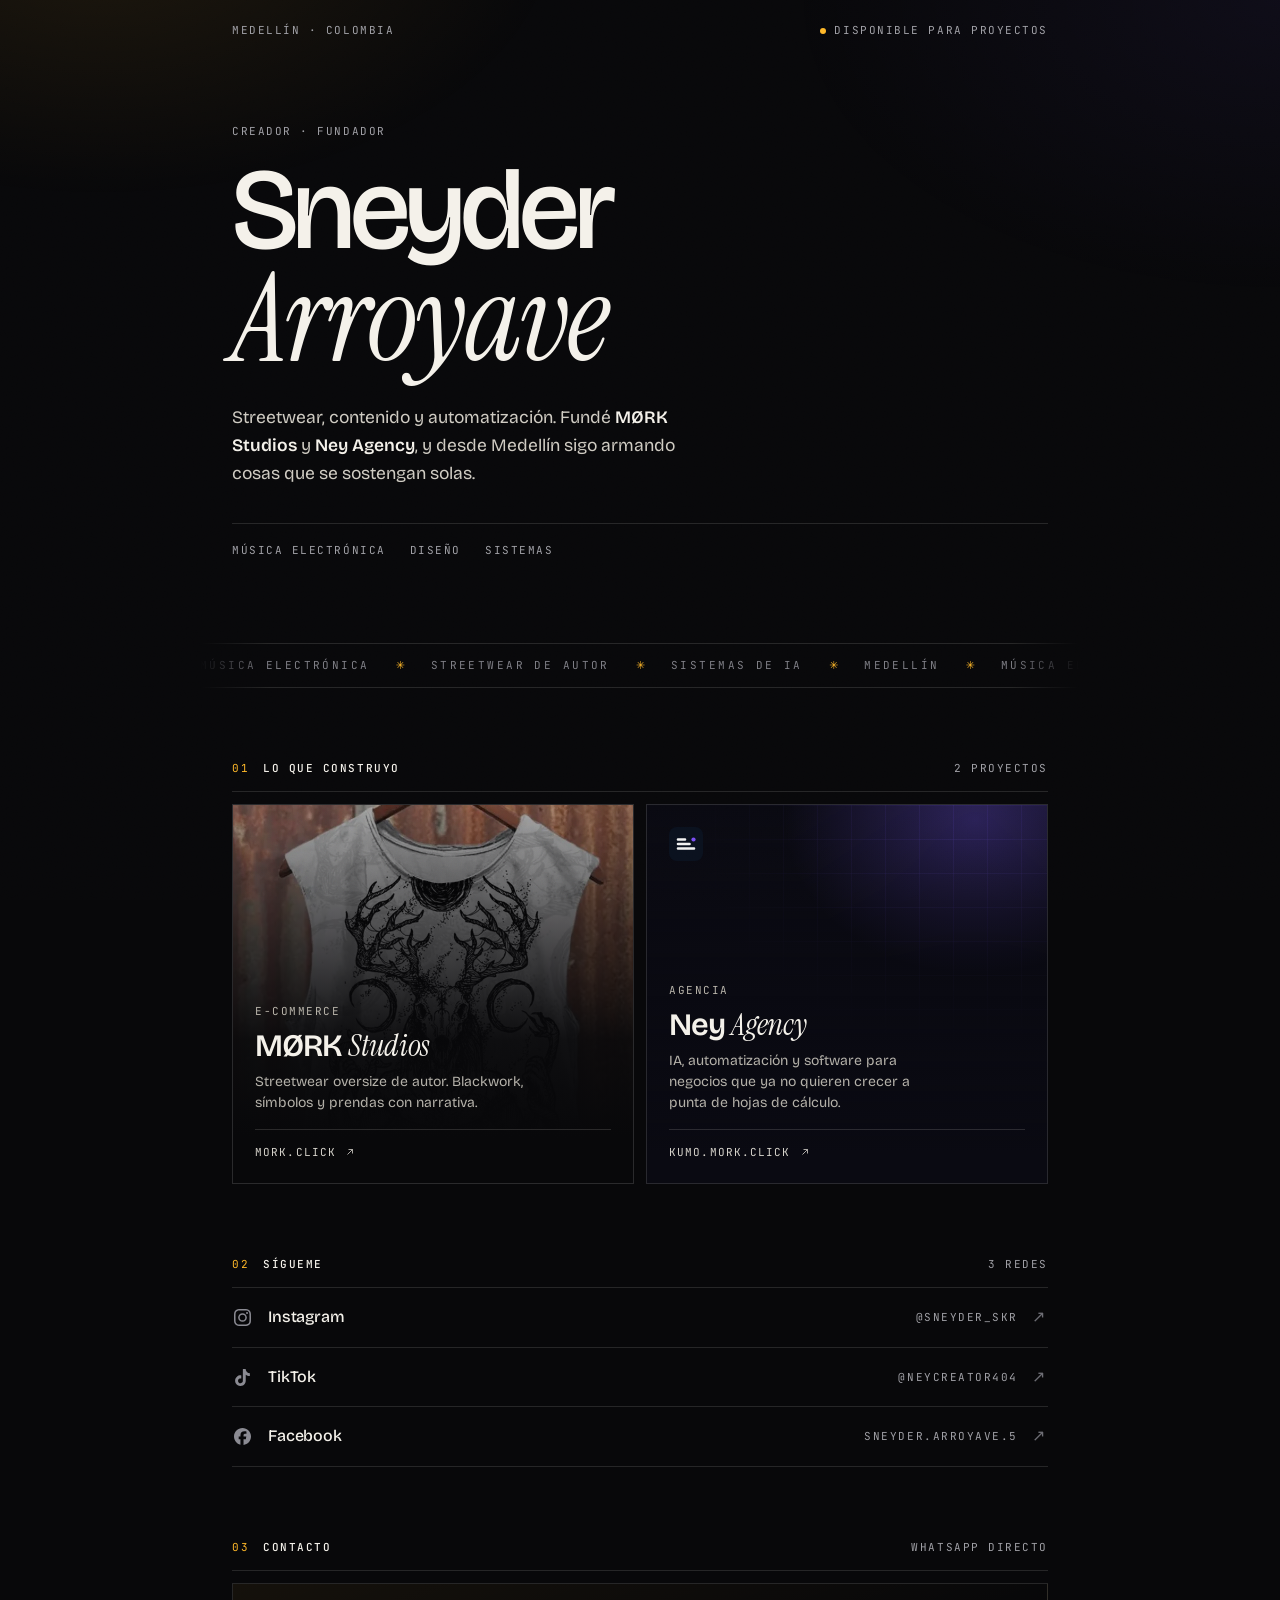
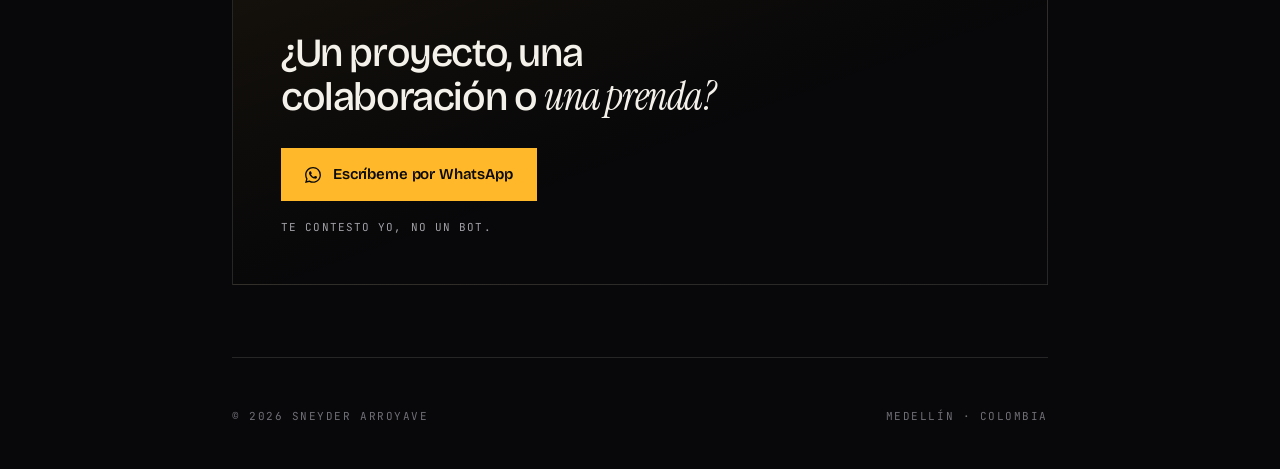
==== index.html @ 72e6fa2d "Bio link: dominio propio sneyder.biolnk.si (CNAME + OG)" ====
<!DOCTYPE html>
<html lang="es">
<head>
<meta charset="utf-8">
<meta name="viewport" content="width=device-width, initial-scale=1">
<title>Sneyder Arroyave — MØRK Studios · Ney Agency</title>
<meta name="description" content="Links de Sneyder Arroyave: MØRK Studios (streetwear oversize), Ney Agency (IA y automatización), Instagram, TikTok y Facebook.">
<meta name="theme-color" content="#08080a">
<meta property="og:type" content="profile">
<meta property="og:title" content="Sneyder Arroyave">
<meta property="og:description" content="Streetwear, contenido y automatización. Fundador de MØRK Studios y Ney Agency.">
<meta property="og:image" content="https://sneyder.biolnk.si/og.png">
<meta property="og:url" content="https://sneyder.biolnk.si/">
<meta name="twitter:card" content="summary_large_image">
<link rel="icon" href="favicon.svg" type="image/svg+xml">
<link rel="preconnect" href="https://fonts.googleapis.com">
<link rel="preconnect" href="https://fonts.gstatic.com" crossorigin>
<link href="https://fonts.googleapis.com/css2?family=Bricolage+Grotesque:opsz,wght@12..96,300..800&family=Instrument+Serif:ital@0;1&family=JetBrains+Mono:wght@400;500&display=swap" rel="stylesheet">
<style>
  /* ---------- tokens ---------- */
  :root{
    --bg:#08080a;
    --ink:#f4f1ea;
    --dim:#a0a0a6;
    --line:rgba(244,241,234,.13);
    --line-strong:rgba(244,241,234,.30);
    --acc:#ffb829;
    --iris:#7c5cff;
    --max:880px;
    --pad:clamp(20px,5vw,32px);
    --mono:"JetBrains Mono",ui-monospace,SFMono-Regular,monospace;
    --sans:"Bricolage Grotesque",system-ui,-apple-system,"Segoe UI",sans-serif;
    --serif:"Instrument Serif",Georgia,serif;
    --ease:cubic-bezier(.22,.8,.2,1);
  }

  *,*::before,*::after{box-sizing:border-box}
  html{-webkit-text-size-adjust:100%;scroll-behavior:smooth}
  body{
    margin:0;background:var(--bg);color:var(--ink);
    font-family:var(--sans);font-size:16px;line-height:1.55;
    -webkit-font-smoothing:antialiased;text-rendering:optimizeLegibility;
    overflow-x:hidden;
  }
  @media (prefers-reduced-motion:reduce){
    html{scroll-behavior:auto}
    *{animation-duration:.001ms !important;animation-iteration-count:1 !important;transition-duration:.001ms !important}
  }
  a{color:inherit}
  img{display:block;max-width:100%}
  :focus-visible{outline:2px solid var(--acc);outline-offset:3px}

  .mono{font-family:var(--mono);font-size:11px;letter-spacing:.14em;text-transform:uppercase;font-weight:400}

  /* ambient: one soft warm glow, top-left, nothing else */
  body::before{
    content:"";position:fixed;inset:0;pointer-events:none;z-index:0;
    background:
      radial-gradient(60vw 50vh at 8% -8%, rgba(255,184,41,.09), transparent 60%),
      radial-gradient(70vw 60vh at 100% 0%, rgba(124,92,255,.06), transparent 55%);
  }
  .grain{
    position:fixed;inset:0;pointer-events:none;z-index:2;opacity:.05;mix-blend-mode:overlay;
    background-image:url("data:image/svg+xml,%3Csvg xmlns='http://www.w3.org/2000/svg' width='180' height='180'%3E%3Cfilter id='n'%3E%3CfeTurbulence type='fractalNoise' baseFrequency='.8' numOctaves='3'/%3E%3C/filter%3E%3Crect width='180' height='180' filter='url(%23n)'/%3E%3C/svg%3E");
    background-size:180px 180px;
  }

  .wrap{position:relative;z-index:1;max-width:var(--max);margin:0 auto;padding:0 var(--pad)}

  /* ---------- top bar ---------- */
  .top{
    display:flex;justify-content:space-between;align-items:center;gap:16px;
    padding:22px 0 0;color:var(--dim);
  }
  .live{display:inline-flex;align-items:center;gap:8px}
  .live i{
    width:6px;height:6px;border-radius:50%;background:var(--acc);display:inline-block;
    box-shadow:0 0 0 0 rgba(255,184,41,.5);animation:pulse 2.8s ease-out infinite;
  }
  @keyframes pulse{
    0%{box-shadow:0 0 0 0 rgba(255,184,41,.45)}
    70%{box-shadow:0 0 0 7px rgba(255,184,41,0)}
    100%{box-shadow:0 0 0 0 rgba(255,184,41,0)}
  }
  @media (max-width:520px){ .top .live .wide{display:none} }
  @media (min-width:521px){ .top .live .short{display:none} }

  /* ---------- hero ---------- */
  .hero{padding:clamp(46px,9vw,84px) 0 clamp(26px,5vw,38px)}
  .eyebrow{color:var(--dim);margin:0 0 clamp(14px,3vw,22px)}
  h1{
    margin:0;font-weight:500;letter-spacing:-.045em;line-height:.84;
    font-size:clamp(3.5rem,13.5vw,7.2rem);font-optical-sizing:auto;
    display:flex;flex-direction:column;
  }
  h1 .serif{
    font-family:var(--serif);font-style:italic;font-weight:400;
    letter-spacing:-.02em;line-height:.9;margin-top:.04em;
    font-size:1.06em;
  }
  .lede{
    margin:clamp(22px,4vw,30px) 0 0;max-width:44ch;
    color:#cfcbc2;font-size:clamp(15px,2.1vw,17.5px);line-height:1.62;
  }
  .lede strong{color:var(--ink);font-weight:600}
  .hero-meta{
    display:flex;flex-wrap:wrap;gap:10px 24px;margin-top:clamp(24px,4vw,34px);
    color:var(--dim);padding-top:18px;border-top:1px solid var(--line);
  }

  /* ---------- ticker ---------- */
  .ticker{
    margin:clamp(30px,6vw,46px) calc(var(--pad) * -1) 0;
    border-top:1px solid var(--line);border-bottom:1px solid var(--line);
    overflow:hidden;padding:13px 0;
    -webkit-mask-image:linear-gradient(90deg,transparent,#000 8%,#000 92%,transparent);
            mask-image:linear-gradient(90deg,transparent,#000 8%,#000 92%,transparent);
  }
  .ticker-track{display:flex;width:max-content;animation:slide 46s linear infinite;will-change:transform}
  .ticker-track > div{display:flex;align-items:center;gap:26px;padding-right:26px}
  .ticker span{font-family:var(--mono);font-size:11px;letter-spacing:.22em;text-transform:uppercase;color:#7e7e85;white-space:nowrap}
  .ticker b{color:var(--acc);font-size:11px;line-height:1}
  @keyframes slide{to{transform:translateX(-50%)}}

  /* ---------- section head ---------- */
  .block{margin-top:clamp(46px,8vw,72px)}
  .block-head{
    display:flex;align-items:baseline;gap:14px;
    padding-bottom:14px;border-bottom:1px solid var(--line);color:var(--dim);
  }
  .block-head .num{color:var(--acc)}
  .block-head h2{margin:0;color:var(--ink);font-family:var(--mono);font-size:11px;letter-spacing:.14em;text-transform:uppercase;font-weight:500}
  .block-head .count{margin-left:auto}

  /* ---------- brand cards ---------- */
  .cards{display:grid;gap:12px;margin-top:12px}
  @media (min-width:760px){ .cards{grid-template-columns:1fr 1fr} }
  .card{
    position:relative;display:flex;flex-direction:column;justify-content:flex-end;
    min-height:clamp(300px,54vw,380px);padding:22px;
    border:1px solid var(--line);background:#0c0c0f;overflow:hidden;
    text-decoration:none;isolation:isolate;
    transition:transform .4s var(--ease),border-color .4s var(--ease);
  }
  .card:hover{transform:translateY(-3px);border-color:var(--line-strong)}
  .card:active{transform:translateY(-1px)}
  .card .media{position:absolute;inset:0;z-index:-2;overflow:hidden}
  .card .media img{
    width:100%;height:100%;object-fit:cover;object-position:50% 12%;
    transform:scale(1.01);transition:transform 1.1s var(--ease);filter:saturate(.9) contrast(1.05) brightness(.92);
  }
  .card:hover .media img{transform:scale(1.05)}
  .card .scrim{position:absolute;inset:0;z-index:-1;
    background:linear-gradient(180deg,rgba(8,8,10,.30) 0%,rgba(8,8,10,.72) 38%,rgba(8,8,10,.96) 62%,#08080a 88%)}
  .card .tag{color:#b9b5ab;display:block;margin-bottom:10px}
  .card h3{
    margin:0;font-size:clamp(1.55rem,4.6vw,1.95rem);font-weight:600;letter-spacing:-.03em;line-height:1;
  }
  .card h3 em{font-family:var(--serif);font-style:italic;font-weight:400;letter-spacing:-.01em}
  .card p{margin:10px 0 0;font-size:14px;line-height:1.5;color:#b4b1a9;max-width:30ch}
  .card .go{
    display:flex;align-items:center;gap:8px;margin-top:16px;padding-top:14px;
    border-top:1px solid rgba(244,241,234,.14);
    font-family:var(--mono);font-size:11px;letter-spacing:.1em;text-transform:uppercase;color:#d7d4cc;
  }
  .card .go svg{width:12px;height:12px;stroke:currentColor;fill:none;stroke-width:1.6;
    transition:transform .35s var(--ease)}
  .card:hover .go svg{transform:translate(3px,-3px)}
  .card:hover .go{color:var(--acc)}

  /* ney card: no photo, its own ground */
  .card--ney{background:#0a0a12}
  .card--ney .grid-bg{
    position:absolute;inset:0;z-index:-2;
    background-image:linear-gradient(rgba(124,92,255,.10) 1px,transparent 1px),
                     linear-gradient(90deg,rgba(124,92,255,.10) 1px,transparent 1px);
    background-size:34px 34px;
    -webkit-mask-image:radial-gradient(90% 80% at 78% 8%,#000 0%,transparent 72%);
            mask-image:radial-gradient(90% 80% at 78% 8%,#000 0%,transparent 72%);
  }
  .card--ney .glow{
    position:absolute;inset:0;z-index:-1;
    background:radial-gradient(70% 60% at 82% 4%,rgba(124,92,255,.30),transparent 68%);
  }
  .card--ney .mark{position:absolute;top:22px;left:22px;z-index:0;width:34px;height:34px;opacity:.95}
  .card--ney .scrim{background:linear-gradient(180deg,transparent 0%,rgba(10,10,18,.55) 55%,#0a0a12 92%)}

  /* ---------- social list ---------- */
  .social{list-style:none;margin:0;padding:0}
  .social a{
    display:grid;grid-template-columns:20px 1fr auto 14px;align-items:center;gap:14px;
    padding:17px 2px;border-bottom:1px solid var(--line);text-decoration:none;
    transition:background .3s var(--ease),padding-left .3s var(--ease),border-color .3s var(--ease);
  }
  .social a:hover{background:rgba(244,241,234,.035);padding-left:12px;border-color:var(--line-strong)}
  .social .ico{display:flex}
  .social .ico svg{width:17px;height:17px;fill:#8b8b93;transition:fill .3s}
  .social a:hover .ico svg{fill:var(--acc)}
  .social .net{font-size:16px;font-weight:500;letter-spacing:-.01em}
  .social .handle{color:var(--dim);font-size:11px}
  .social .arw{color:#6d6d74;transition:transform .35s var(--ease),color .3s}
  .social a:hover .arw{transform:translate(2px,-2px);color:var(--acc)}
  @media (max-width:430px){ .social .handle{display:none} }

  /* ---------- contact ---------- */
  .contact{
    margin-top:12px;padding:clamp(26px,6vw,48px);
    border:1px solid var(--line);position:relative;overflow:hidden;
    background:linear-gradient(160deg,rgba(255,184,41,.055),transparent 55%);
  }
  .contact .title{
    margin:0 0 clamp(22px,4vw,30px);font-size:clamp(1.7rem,5.4vw,2.5rem);
    font-weight:500;letter-spacing:-.035em;line-height:1.06;max-width:18ch;
  }
  .contact .title em{font-family:var(--serif);font-style:italic;font-weight:400}
  .btn{
    display:inline-flex;align-items:center;gap:12px;
    background:var(--acc);color:#0a0a0a;text-decoration:none;
    font-weight:600;font-size:15px;letter-spacing:-.01em;
    padding:15px 24px;transition:transform .25s var(--ease),background .25s;
  }
  .btn svg{width:16px;height:16px;fill:currentColor}
  .btn:hover{background:#ffc95f;transform:translateY(-2px)}
  .btn:active{transform:translateY(0) scale(.99)}
  .contact .fine{margin:18px 0 0;color:var(--dim);font-size:11px;font-family:var(--mono);letter-spacing:.1em;text-transform:uppercase}

  /* ---------- footer ---------- */
  footer{
    display:flex;flex-wrap:wrap;justify-content:space-between;gap:10px;
    padding:clamp(34px,6vw,50px) 0 clamp(30px,6vw,44px);
    color:#6f6f76;border-top:1px solid var(--line);margin-top:clamp(46px,8vw,72px);
  }

  /* ---------- entrance ---------- */
  [data-enter]{opacity:0;transform:translateY(14px);animation:rise .85s var(--ease) forwards;animation-delay:var(--d,0s)}
  @keyframes rise{to{opacity:1;transform:none}}
  @media (prefers-reduced-motion:reduce){[data-enter]{opacity:1;transform:none;animation:none}}
</style>
</head>
<body>
<div class="grain" aria-hidden="true"></div>

<div class="wrap">
  <header class="top">
    <span class="mono">Medellín · Colombia</span>
    <span class="mono live"><i></i><span class="wide">Disponible para proyectos</span><span class="short">Disponible</span></span>
  </header>

  <main>
    <section class="hero">
      <p class="eyebrow mono" data-enter style="--d:.05s">Creador · Fundador</p>
      <h1 data-enter style="--d:.12s"><span>Sneyder</span><span class="serif">Arroyave</span></h1>
      <p class="lede" data-enter style="--d:.2s">
        Streetwear, contenido y automatización. Fundé <strong>MØRK Studios</strong> y <strong>Ney Agency</strong>,
        y desde Medellín sigo armando cosas que se sostengan solas.
      </p>
      <div class="hero-meta mono" data-enter style="--d:.28s">
        <span>Música electrónica</span>
        <span>Diseño</span>
        <span>Sistemas</span>
      </div>
    </section>

    <div class="ticker" aria-hidden="true">
      <div class="ticker-track">
        <div>
          <span>Música electrónica</span><b>✳</b><span>Streetwear de autor</span><b>✳</b><span>Sistemas de IA</span><b>✳</b><span>Medellín</span><b>✳</b>
          <span>Música electrónica</span><b>✳</b><span>Streetwear de autor</span><b>✳</b><span>Sistemas de IA</span><b>✳</b><span>Medellín</span><b>✳</b>
        </div>
        <div>
          <span>Música electrónica</span><b>✳</b><span>Streetwear de autor</span><b>✳</b><span>Sistemas de IA</span><b>✳</b><span>Medellín</span><b>✳</b>
          <span>Música electrónica</span><b>✳</b><span>Streetwear de autor</span><b>✳</b><span>Sistemas de IA</span><b>✳</b><span>Medellín</span><b>✳</b>
        </div>
      </div>
    </div>

    <section class="block" id="negocios">
      <div class="block-head">
        <span class="mono num">01</span>
        <h2>Lo que construyo</h2>
        <span class="mono count">2 proyectos</span>
      </div>
      <div class="cards">
        <a class="card card--mork" href="https://mork.click" target="_blank" rel="noopener">
          <span class="media"><img src="assets/mork-card.webp" alt="Camiseta oversize de MØRK Studios con gráfico de ciervo y serpientes" width="760" height="950"></span>
          <span class="scrim"></span>
          <span class="tag mono">E-commerce</span>
          <h3>MØRK <em>Studios</em></h3>
          <p>Streetwear oversize de autor. Blackwork, símbolos y prendas con narrativa.</p>
          <span class="go">mork.click <svg viewBox="0 0 24 24" aria-hidden="true"><path d="M7 17 17 7M9 7h8v8"/></svg></span>
        </a>

        <a class="card card--ney" href="https://kumo.mork.click" target="_blank" rel="noopener">
          <span class="grid-bg"></span>
          <span class="glow"></span>
          <svg class="mark" viewBox="0 0 34 34" aria-hidden="true"><rect width="34" height="34" rx="8" fill="#0B1220"/><path d="M9 21.5h16M9 17h11.5M9 12.5h7" stroke="#FFF" stroke-width="2.6" stroke-linecap="round"/><circle cx="24.5" cy="12.5" r="2.1" fill="#8052ff"/></svg>
          <span class="scrim"></span>
          <span class="tag mono">Agencia</span>
          <h3>Ney <em>Agency</em></h3>
          <p>IA, automatización y software para negocios que ya no quieren crecer a punta de hojas de cálculo.</p>
          <span class="go">kumo.mork.click <svg viewBox="0 0 24 24" aria-hidden="true"><path d="M7 17 17 7M9 7h8v8"/></svg></span>
        </a>
      </div>
    </section>

    <section class="block" id="redes">
      <div class="block-head">
        <span class="mono num">02</span>
        <h2>Sígueme</h2>
        <span class="mono count">3 redes</span>
      </div>
      <ul class="social">
        <li>
          <a href="https://www.instagram.com/sneyder_skr/" target="_blank" rel="noopener">
            <span class="ico"><svg viewBox="0 0 24 24" aria-hidden="true"><path d="M7.0301.084c-1.2768.0602-2.1487.264-2.911.5634-.7888.3075-1.4575.72-2.1228 1.3877-.6652.6677-1.075 1.3368-1.3802 2.127-.2954.7638-.4956 1.6365-.552 2.914-.0564 1.2775-.0689 1.6882-.0626 4.947.0062 3.2586.0206 3.6671.0825 4.9473.061 1.2765.264 2.1482.5635 2.9107.308.7889.72 1.4573 1.388 2.1228.6679.6655 1.3365 1.0743 2.1285 1.38.7632.295 1.6361.4961 2.9134.552 1.2773.056 1.6884.069 4.9462.0627 3.2578-.0062 3.668-.0207 4.9478-.0814 1.28-.0607 2.147-.2652 2.9098-.5633.7889-.3086 1.4578-.72 2.1228-1.3881.665-.6682 1.0745-1.3378 1.3795-2.1284.2957-.7632.4966-1.636.552-2.9124.056-1.2809.0692-1.6898.063-4.948-.0063-3.2583-.021-3.6668-.0817-4.9465-.0607-1.2797-.264-2.1487-.5633-2.9117-.3084-.7889-.72-1.4568-1.3876-2.1228C21.2982 1.33 20.628.9208 19.8378.6165 19.074.321 18.2017.1197 16.9244.0645 15.6471.0093 15.236-.005 11.977.0014 8.718.0076 8.31.0215 7.0301.0839m.1402 21.6932c-1.17-.0509-1.8053-.2453-2.2287-.408-.5606-.216-.96-.4771-1.3819-.895-.422-.4178-.6811-.8186-.9-1.378-.1644-.4234-.3624-1.058-.4171-2.228-.0595-1.2645-.072-1.6442-.079-4.848-.007-3.2037.0053-3.583.0607-4.848.05-1.169.2456-1.805.408-2.2282.216-.5613.4762-.96.895-1.3816.4188-.4217.8184-.6814 1.3783-.9003.423-.1651 1.0575-.3614 2.227-.4171 1.2655-.06 1.6447-.072 4.848-.079 3.2033-.007 3.5835.005 4.8495.0608 1.169.0508 1.8053.2445 2.228.408.5608.216.96.4754 1.3816.895.4217.4194.6816.8176.9005 1.3787.1653.4217.3617 1.056.4169 2.2263.0602 1.2655.0739 1.645.0796 4.848.0058 3.203-.0055 3.5834-.061 4.848-.051 1.17-.245 1.8055-.408 2.2294-.216.5604-.4763.96-.8954 1.3814-.419.4215-.8181.6811-1.3783.9-.4224.1649-1.0577.3617-2.2262.4174-1.2656.0595-1.6448.072-4.8493.079-3.2045.007-3.5825-.006-4.848-.0608M16.953 5.5864A1.44 1.44 0 1 0 18.39 4.144a1.44 1.44 0 0 0-1.437 1.4424M5.8385 12.012c.0067 3.4032 2.7706 6.1557 6.173 6.1493 3.4026-.0065 6.157-2.7701 6.1506-6.1733-.0065-3.4032-2.771-6.1565-6.174-6.1498-3.403.0067-6.156 2.771-6.1496 6.1738M8 12.0077a4 4 0 1 1 4.008 3.9921A3.9996 3.9996 0 0 1 8 12.0077"/></svg></span>
            <span class="net">Instagram</span>
            <span class="handle mono">@sneyder_skr</span>
            <span class="arw" aria-hidden="true">↗</span>
          </a>
        </li>
        <li>
          <a href="https://www.tiktok.com/@neycreator404" target="_blank" rel="noopener">
            <span class="ico"><svg viewBox="0 0 24 24" aria-hidden="true"><path d="M12.525.02c1.31-.02 2.61-.01 3.91-.02.08 1.53.63 3.09 1.75 4.17 1.12 1.11 2.7 1.62 4.24 1.79v4.03c-1.44-.05-2.89-.35-4.2-.97-.57-.26-1.1-.59-1.62-.93-.01 2.92.01 5.84-.02 8.75-.08 1.4-.54 2.79-1.35 3.94-1.31 1.92-3.58 3.17-5.91 3.21-1.43.08-2.86-.31-4.08-1.03-2.02-1.19-3.44-3.37-3.65-5.71-.02-.5-.03-1-.01-1.49.18-1.9 1.12-3.72 2.58-4.96 1.66-1.44 3.98-2.13 6.15-1.72.02 1.48-.04 2.96-.04 4.44-.99-.32-2.15-.23-3.02.37-.63.41-1.11 1.04-1.36 1.75-.21.51-.15 1.07-.14 1.61.24 1.64 1.82 3.02 3.5 2.87 1.12-.01 2.19-.66 2.77-1.61.19-.33.4-.67.41-1.06.1-1.79.06-3.57.07-5.36.01-4.03-.01-8.05.02-12.07z"/></svg></span>
            <span class="net">TikTok</span>
            <span class="handle mono">@neycreator404</span>
            <span class="arw" aria-hidden="true">↗</span>
          </a>
        </li>
        <li>
          <a href="https://www.facebook.com/sneyder.arroyave.5" target="_blank" rel="noopener">
            <span class="ico"><svg viewBox="0 0 24 24" aria-hidden="true"><path d="M9.101 23.691v-7.98H6.627v-3.667h2.474v-1.58c0-4.085 1.848-5.978 5.858-5.978.401 0 .955.042 1.468.103a8.68 8.68 0 0 1 1.141.195v3.325a8.623 8.623 0 0 0-.653-.036 26.805 26.805 0 0 0-.733-.009c-.707 0-1.259.096-1.675.309a1.686 1.686 0 0 0-.679.622c-.258.42-.374.995-.374 1.752v1.297h3.919l-.386 2.103-.287 1.564h-3.246v8.245C19.396 23.238 24 18.179 24 12.044c0-6.627-5.373-12-12-12s-12 5.373-12 12c0 5.628 3.874 10.35 9.101 11.647Z"/></svg></span>
            <span class="net">Facebook</span>
            <span class="handle mono">sneyder.arroyave.5</span>
            <span class="arw" aria-hidden="true">↗</span>
          </a>
        </li>
      </ul>
    </section>

    <section class="block" id="contacto">
      <div class="block-head">
        <span class="mono num">03</span>
        <h2>Contacto</h2>
        <span class="mono count">WhatsApp directo</span>
      </div>
      <div class="contact">
        <p class="title">¿Un proyecto, una colaboración o <em>una prenda?</em></p>
        <a class="btn" href="https://wa.me/573228084525?text=Hola%20Sneyder%2C%20te%20escribo%20desde%20tu%20bio%20link." target="_blank" rel="noopener">
          <svg viewBox="0 0 24 24" aria-hidden="true"><path d="M17.472 14.382c-.297-.149-1.758-.867-2.03-.967-.273-.099-.471-.148-.67.15-.197.297-.767.966-.94 1.164-.173.199-.347.223-.644.075-.297-.15-1.255-.463-2.39-1.475-.883-.788-1.48-1.761-1.653-2.059-.173-.297-.018-.458.13-.606.134-.133.298-.347.446-.52.149-.174.198-.298.298-.497.099-.198.05-.371-.025-.52-.075-.149-.669-1.612-.916-2.207-.242-.579-.487-.5-.669-.51-.173-.008-.371-.01-.57-.01-.198 0-.52.074-.792.372-.272.297-1.04 1.016-1.04 2.479 0 1.462 1.065 2.875 1.213 3.074.149.198 2.096 3.2 5.077 4.487.709.306 1.262.489 1.694.625.712.227 1.36.195 1.871.118.571-.085 1.758-.719 2.006-1.413.248-.694.248-1.289.173-1.413-.074-.124-.272-.198-.57-.347m-5.421 7.403h-.004a9.87 9.87 0 01-5.031-1.378l-.361-.214-3.741.982.998-3.648-.235-.374a9.86 9.86 0 01-1.51-5.26c.001-5.45 4.436-9.884 9.888-9.884 2.64 0 5.122 1.03 6.988 2.898a9.825 9.825 0 012.893 6.994c-.003 5.45-4.437 9.884-9.885 9.884m8.413-18.297A11.815 11.815 0 0012.05 0C5.495 0 .16 5.335.157 11.892c0 2.096.547 4.142 1.588 5.945L.057 24l6.305-1.654a11.882 11.882 0 005.683 1.448h.005c6.554 0 11.89-5.335 11.893-11.893a11.821 11.821 0 00-3.48-8.413Z"/></svg> Escríbeme por WhatsApp
        </a>
        <p class="fine">Te contesto yo, no un bot.</p>
      </div>
    </section>
  </main>

  <footer>
    <span class="mono">© 2026 Sneyder Arroyave</span>
    <span class="mono">Medellín · Colombia</span>
  </footer>
</div>
</body>
</html>
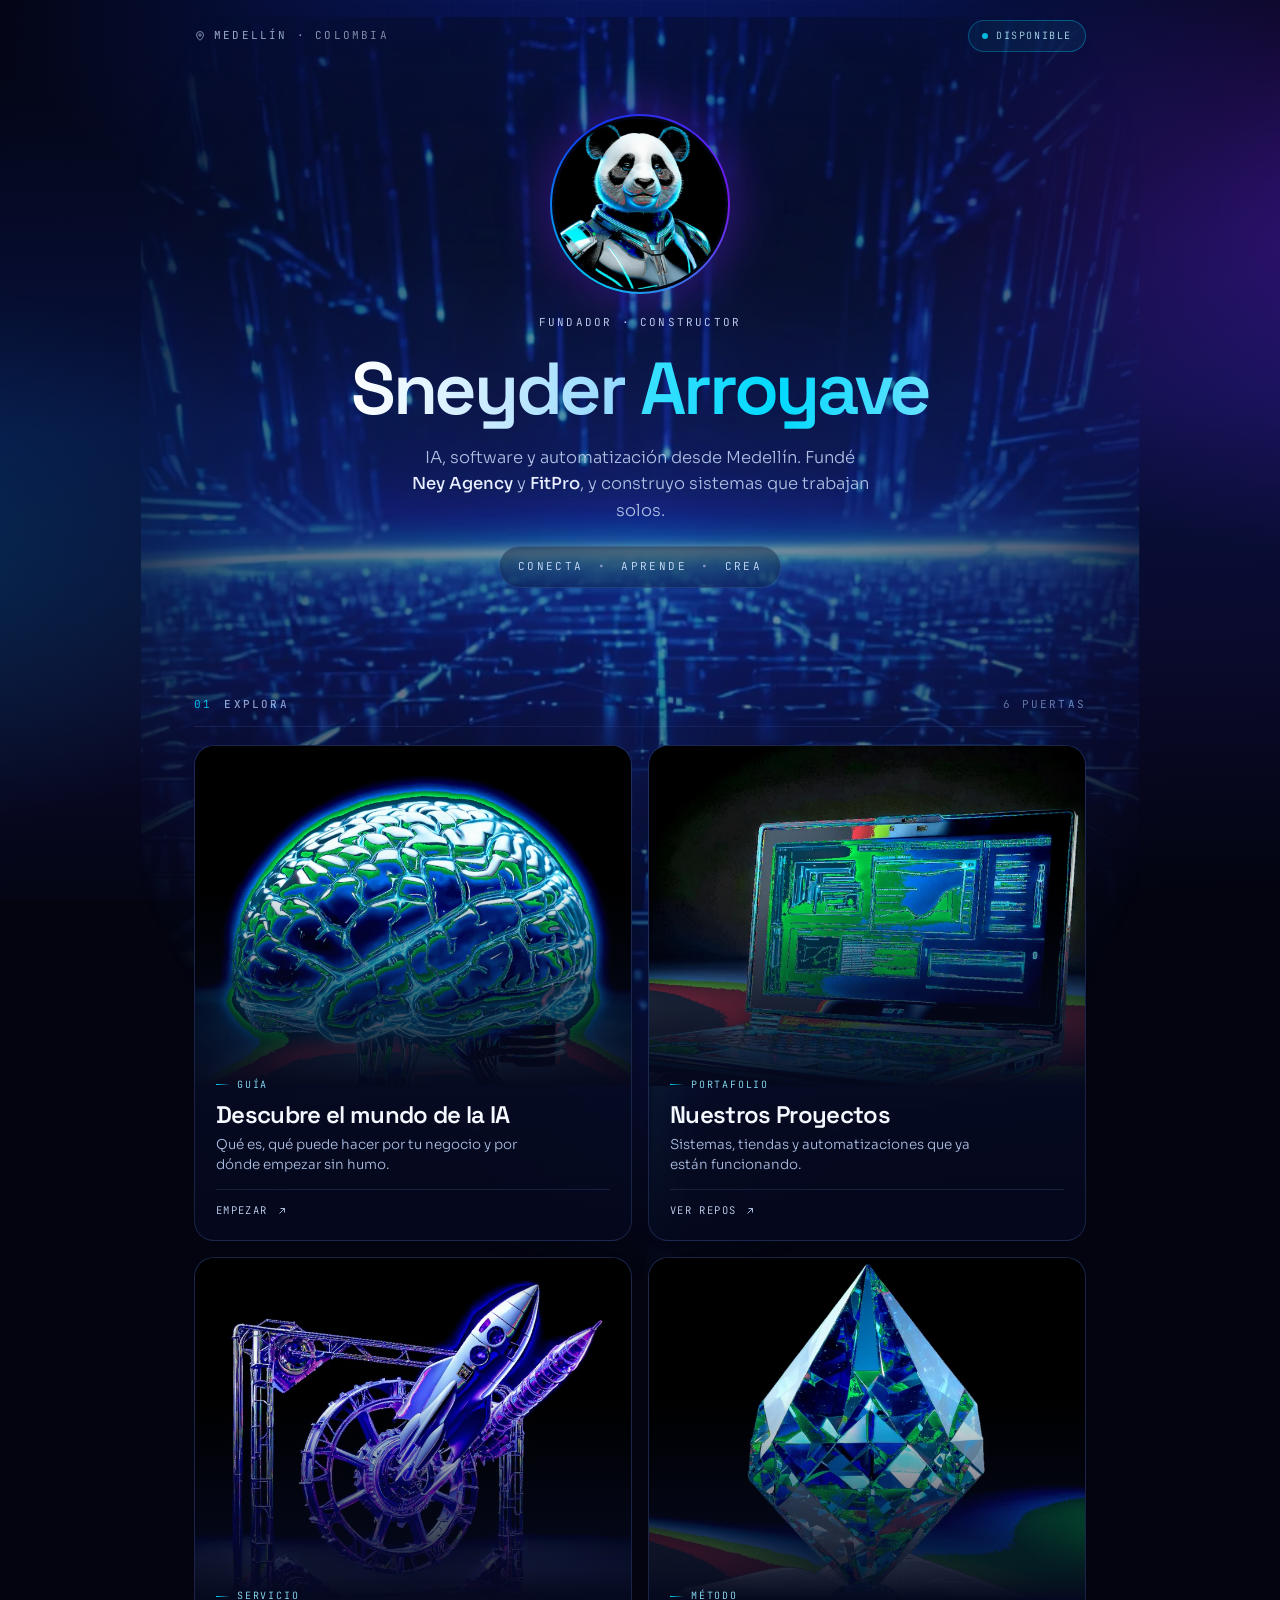
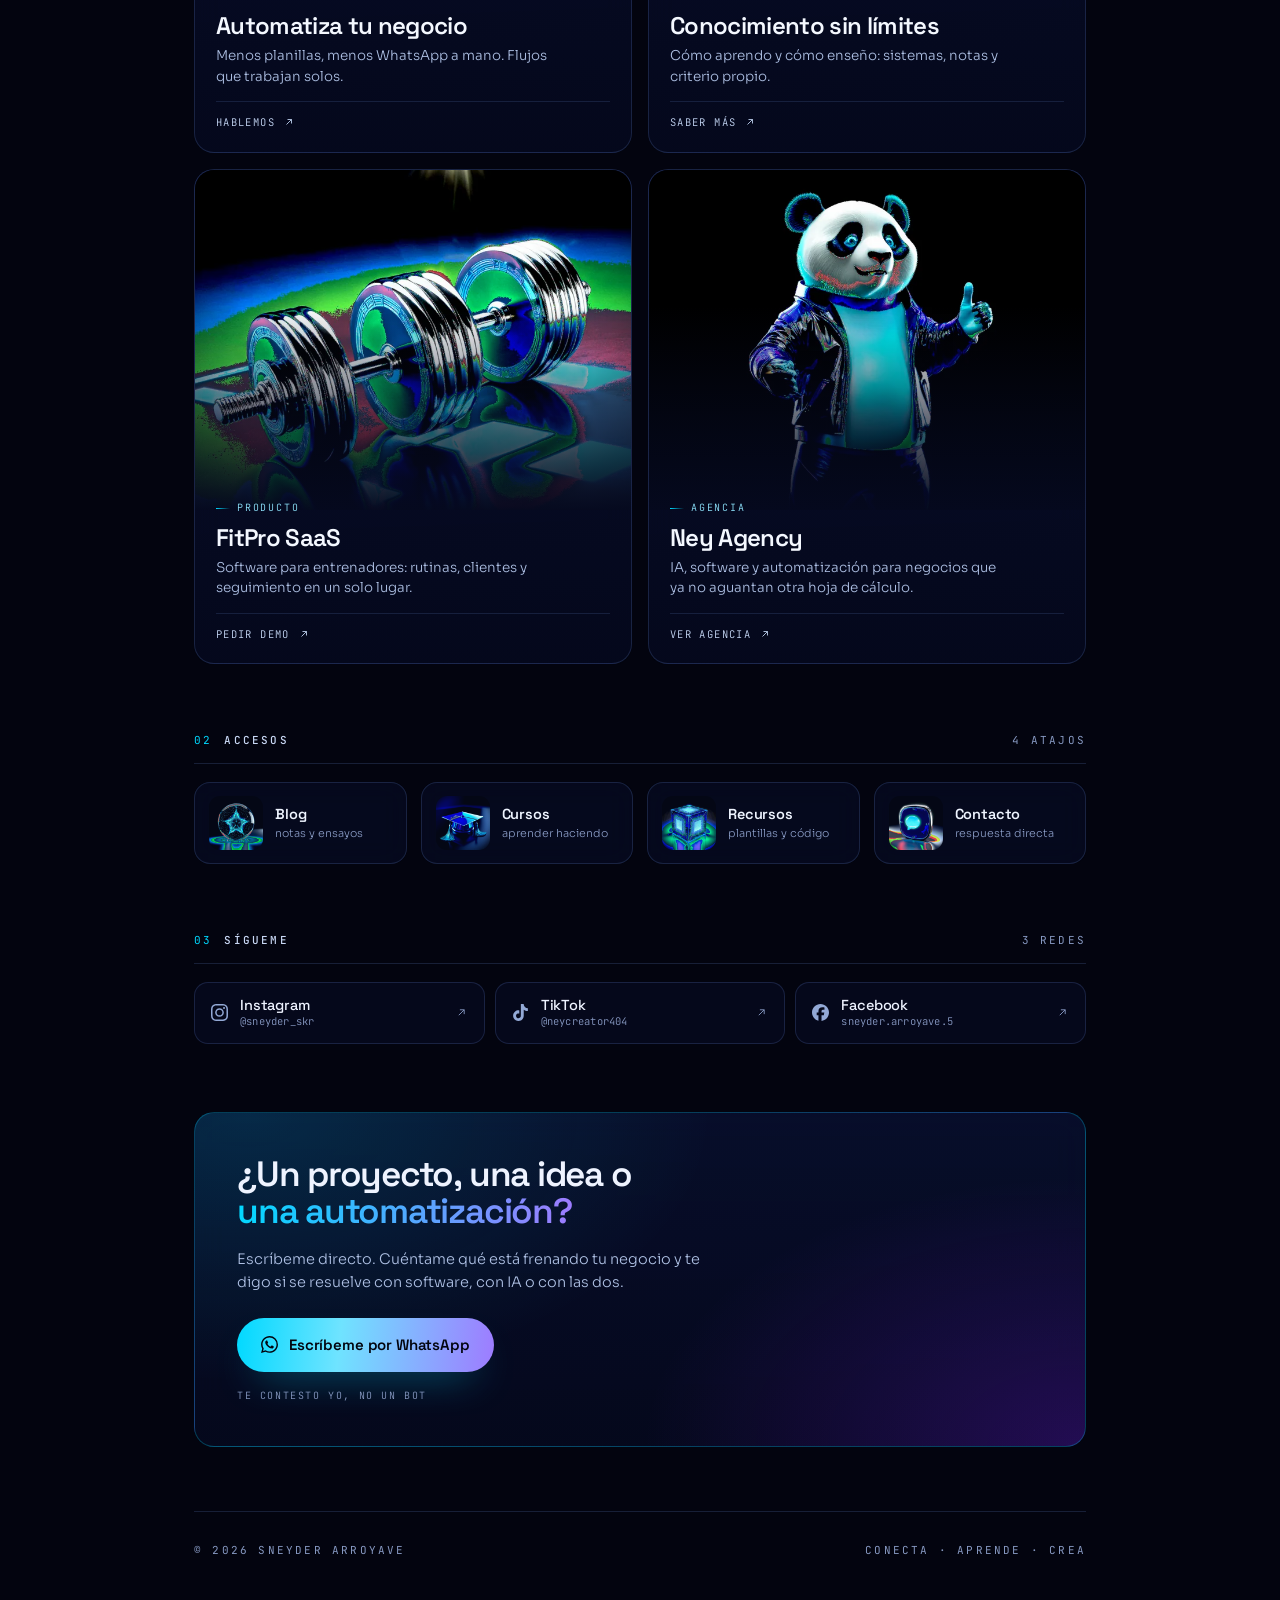
==== commit 78164cb3: "Bio link: rediseño cyberpunk con 12 ilustraciones 3D y OG nuevo - template reescrito con hero, 6 tar" ====
--- a/index.html
+++ b/index.html
@@ -3,360 +3,472 @@
 <head>
 <meta charset="utf-8">
 <meta name="viewport" content="width=device-width, initial-scale=1">
-<title>Sneyder Arroyave — MØRK Studios · Ney Agency</title>
-<meta name="description" content="Links de Sneyder Arroyave: MØRK Studios (streetwear oversize), Ney Agency (IA y automatización), Instagram, TikTok y Facebook.">
-<meta name="theme-color" content="#08080a">
+<title>Sneyder Arroyave — IA, software y automatización · Ney Agency</title>
+<meta name="description" content="Sneyder Arroyave: IA, software y automatización desde Medellín. Ney Agency, FitPro SaaS, proyectos y recursos.">
+<meta name="theme-color" content="#03040F">
 <meta property="og:type" content="profile">
-<meta property="og:title" content="Sneyder Arroyave">
-<meta property="og:description" content="Streetwear, contenido y automatización. Fundador de MØRK Studios y Ney Agency.">
+<meta property="og:title" content="Sneyder Arroyave — CONECTA · APRENDE · CREA">
+<meta property="og:description" content="IA, software y automatización. Ney Agency · FitPro SaaS · Proyectos.">
 <meta property="og:image" content="https://sneyder.biolnk.si/og.png">
 <meta property="og:url" content="https://sneyder.biolnk.si/">
 <meta name="twitter:card" content="summary_large_image">
 <link rel="icon" href="favicon.svg" type="image/svg+xml">
 <link rel="preconnect" href="https://fonts.googleapis.com">
 <link rel="preconnect" href="https://fonts.gstatic.com" crossorigin>
-<link href="https://fonts.googleapis.com/css2?family=Bricolage+Grotesque:opsz,wght@12..96,300..800&family=Instrument+Serif:ital@0;1&family=JetBrains+Mono:wght@400;500&display=swap" rel="stylesheet">
+<link href="https://fonts.googleapis.com/css2?family=Space+Grotesk:wght@400;500;600;700&family=Sora:wght@300;400;500;600&family=JetBrains+Mono:wght@400;500&display=swap" rel="stylesheet">
 <style>
-  /* ---------- tokens ---------- */
+  /* ============ tokens ============ */
   :root{
-    --bg:#08080a;
-    --ink:#f4f1ea;
-    --dim:#a0a0a6;
-    --line:rgba(244,241,234,.13);
-    --line-strong:rgba(244,241,234,.30);
-    --acc:#ffb829;
-    --iris:#7c5cff;
-    --max:880px;
-    --pad:clamp(20px,5vw,32px);
+    --void:#03040F;
+    --deep:#07113F;
+    --blue:#123BFF;
+    --violet:#831BFF;
+    --cyan:#00D9FF;
+    --ink:#EEF3FF;
+    --dim:#AEC0E4;
+    --faint:#8799C2;
+    --line:rgba(126,168,255,.17);
+    --line-2:rgba(126,168,255,.34);
+    --glass:rgba(9,16,46,.46);
+    --glass-2:rgba(6,11,34,.78);
+    --max:960px;
+    --pad:clamp(18px,4.6vw,34px);
+    --r:20px;
+    --sans:"Sora",system-ui,-apple-system,"Segoe UI",sans-serif;
+    --disp:"Space Grotesk",var(--sans);
     --mono:"JetBrains Mono",ui-monospace,SFMono-Regular,monospace;
-    --sans:"Bricolage Grotesque",system-ui,-apple-system,"Segoe UI",sans-serif;
-    --serif:"Instrument Serif",Georgia,serif;
     --ease:cubic-bezier(.22,.8,.2,1);
   }
 
   *,*::before,*::after{box-sizing:border-box}
   html{-webkit-text-size-adjust:100%;scroll-behavior:smooth}
   body{
-    margin:0;background:var(--bg);color:var(--ink);
-    font-family:var(--sans);font-size:16px;line-height:1.55;
-    -webkit-font-smoothing:antialiased;text-rendering:optimizeLegibility;
-    overflow-x:hidden;
-  }
+    margin:0;color:var(--ink);font-family:var(--sans);
+    font-size:16px;line-height:1.6;font-weight:300;
+    background:var(--void);
+    -webkit-font-smoothing:antialiased;overflow-x:hidden;
+  }
+  body::before{
+    content:"";position:fixed;inset:0;z-index:-2;pointer-events:none;
+    background:
+      radial-gradient(90vw 70vh at 50% -12%, rgba(18,59,255,.42), transparent 62%),
+      radial-gradient(70vw 60vh at 108% 26%, rgba(131,27,255,.34), transparent 60%),
+      radial-gradient(60vw 50vh at -10% 62%, rgba(0,217,255,.14), transparent 62%),
+      linear-gradient(178deg,#03040F 0%,#07113F 46%,#0a0a2c 74%,#03040F 100%);
+  }
+  /* rejilla de fondo */
+  body::after{
+    content:"";position:fixed;inset:0;z-index:-1;pointer-events:none;opacity:.5;
+    background-image:
+      linear-gradient(rgba(126,168,255,.055) 1px,transparent 1px),
+      linear-gradient(90deg,rgba(126,168,255,.055) 1px,transparent 1px);
+    background-size:64px 64px;
+    -webkit-mask-image:radial-gradient(80% 60% at 50% 0%,#000,transparent 78%);
+            mask-image:radial-gradient(80% 60% at 50% 0%,#000,transparent 78%);
+  }
+  a{color:inherit;text-decoration:none}
+  img{display:block;max-width:100%}
+  :focus-visible{outline:2px solid var(--cyan);outline-offset:3px;border-radius:6px}
   @media (prefers-reduced-motion:reduce){
     html{scroll-behavior:auto}
     *{animation-duration:.001ms !important;animation-iteration-count:1 !important;transition-duration:.001ms !important}
   }
-  a{color:inherit}
-  img{display:block;max-width:100%}
-  :focus-visible{outline:2px solid var(--acc);outline-offset:3px}
-
-  .mono{font-family:var(--mono);font-size:11px;letter-spacing:.14em;text-transform:uppercase;font-weight:400}
-
-  /* ambient: one soft warm glow, top-left, nothing else */
-  body::before{
-    content:"";position:fixed;inset:0;pointer-events:none;z-index:0;
+
+  .mono{font-family:var(--mono);font-size:11px;letter-spacing:.2em;text-transform:uppercase;font-weight:400}
+  .wrap{position:relative;max-width:var(--max);margin:0 auto;padding:0 var(--pad)}
+
+  /* ============ top bar ============ */
+  .top{display:flex;align-items:center;justify-content:space-between;gap:14px;padding:20px 0 0;color:#A6B6D8}
+  .top .loc{display:inline-flex;align-items:center;gap:8px}
+  .top .loc svg{width:12px;height:12px;fill:none;stroke:currentColor;stroke-width:1.5}
+  .pill{
+    display:inline-flex;align-items:center;gap:8px;padding:7px 13px;border-radius:999px;
+    border:1px solid rgba(0,217,255,.34);background:rgba(0,217,255,.07);color:#BFEFFF;
+    font-family:var(--mono);font-size:10px;letter-spacing:.16em;text-transform:uppercase;
+  }
+  .pill i{width:6px;height:6px;border-radius:50%;background:var(--cyan);box-shadow:0 0 0 0 rgba(0,217,255,.6);animation:pulse 2.6s ease-out infinite}
+  @keyframes pulse{
+    0%{box-shadow:0 0 0 0 rgba(0,217,255,.55)}
+    70%{box-shadow:0 0 0 8px rgba(0,217,255,0)}
+    100%{box-shadow:0 0 0 0 rgba(0,217,255,0)}
+  }
+  @media (max-width:560px){ .top .loc .long{display:none} }
+  @media (min-width:561px){ .top .loc .short{display:none} }
+
+  /* ============ hero ============ */
+  .hero{position:relative;padding:clamp(34px,6vw,64px) 0 clamp(26px,4vw,40px);isolation:isolate}
+  .hero-art{
+    position:absolute;left:50%;top:-6%;transform:translateX(-50%);
+    width:min(112%,1080px);z-index:-1;opacity:.62;pointer-events:none;
+    mix-blend-mode:screen;
+    -webkit-mask-image:radial-gradient(70% 64% at 50% 34%,#000 0%,rgba(0,0,0,.55) 58%,transparent 82%);
+            mask-image:radial-gradient(70% 64% at 50% 34%,#000 0%,rgba(0,0,0,.55) 58%,transparent 82%);
+  }
+  .hero-art img{width:100%;height:auto;mix-blend-mode:screen}
+
+  .id{display:flex;flex-direction:column;align-items:center;text-align:center;gap:clamp(16px,3vw,22px)}
+  .avatar{
+    position:relative;width:clamp(132px,26vw,176px);aspect-ratio:1;border-radius:50%;
+    display:grid;place-items:center;flex:none;
+  }
+  .avatar::before{
+    content:"";position:absolute;inset:-2px;border-radius:50%;
+    background:conic-gradient(from 210deg,var(--cyan),var(--blue),var(--violet),var(--cyan));
+    opacity:.9;filter:blur(.4px);
+  }
+  .avatar::after{
+    content:"";position:absolute;inset:-18%;border-radius:50%;z-index:-1;
+    background:radial-gradient(circle,rgba(18,59,255,.55),rgba(131,27,255,.28) 46%,transparent 70%);
+    filter:blur(18px);
+  }
+  .avatar img{
+    position:relative;width:100%;height:100%;border-radius:50%;object-fit:cover;
+    background:#000;border:3px solid rgba(4,7,24,.9);mix-blend-mode:normal;
+  }
+
+  .eyebrow{margin:0;color:#B9C7E9}
+  h1{
+    margin:0;font-family:var(--disp);font-weight:600;letter-spacing:-.045em;
+    font-size:clamp(2.6rem,10.5vw,4.6rem);line-height:.94;
+  }
+  h1 span{
+    display:inline;
+    background:linear-gradient(96deg,#FFFFFF 2%,#C9EBFF 52%,#8FD8FF 100%);
+    -webkit-background-clip:text;background-clip:text;color:transparent;
+  }
+  h1 span.w2{
+    background:linear-gradient(96deg,#3FE0FF 0%,var(--cyan) 48%,#6BE1FF 100%);
+    -webkit-background-clip:text;background-clip:text;color:transparent;
+  }
+  .role{margin:0;color:var(--dim);font-size:clamp(14px,2.4vw,16.5px);max-width:40ch;font-weight:300}
+  .role b{color:#E6EEFF;font-weight:500;white-space:nowrap}
+
+  .claim{
+    display:flex;align-items:center;justify-content:center;gap:clamp(8px,2vw,14px);
+    flex-wrap:wrap;margin:0;padding:11px 18px;border-radius:999px;
+    border:1px solid var(--line);background:rgba(8,14,44,.5);
+    backdrop-filter:blur(10px);-webkit-backdrop-filter:blur(10px);
+    color:#CFE2FF;font-family:var(--mono);font-size:clamp(9.5px,2vw,11px);
+    letter-spacing:.22em;text-transform:uppercase;
+  }
+  .claim b{color:var(--faint);font-weight:400}
+
+  /* ============ section head ============ */
+  .block{margin-top:clamp(44px,7vw,68px)}
+  .head{display:flex;align-items:center;gap:12px;padding-bottom:13px;border-bottom:1px solid var(--line);color:var(--faint)}
+  .head .num{color:var(--cyan)}
+  .head h2{margin:0;font-family:var(--mono);font-size:11px;letter-spacing:.2em;text-transform:uppercase;color:#C9D8F5;font-weight:500}
+  .head .side{margin-left:auto;color:var(--faint)}
+
+  /* ============ tarjetas ============ */
+  .cards{display:grid;gap:clamp(12px,2vw,16px);margin-top:clamp(14px,2.4vw,18px)}
+  @media (min-width:700px){ .cards{grid-template-columns:1fr 1fr} }
+
+  .card{
+    position:relative;display:flex;flex-direction:column;overflow:hidden;
+    border-radius:var(--r);border:1px solid var(--line);
+    background:linear-gradient(178deg,rgba(12,21,60,.66),rgba(5,9,30,.86));
+    backdrop-filter:blur(14px);-webkit-backdrop-filter:blur(14px);
+    isolation:isolate;
+    transition:transform .45s var(--ease),border-color .45s var(--ease),box-shadow .45s var(--ease);
+  }
+  .card::after{
+    content:"";position:absolute;inset:0;border-radius:inherit;pointer-events:none;z-index:2;
+    background:linear-gradient(140deg,rgba(0,217,255,.10),transparent 34%,transparent 66%,rgba(131,27,255,.14));
+    opacity:0;transition:opacity .45s var(--ease);
+  }
+  .card:hover,.card:focus-visible{
+    transform:translateY(-4px);border-color:var(--line-2);
+    box-shadow:0 26px 54px -30px rgba(18,59,255,.85),0 0 0 1px rgba(0,217,255,.16);
+  }
+  .card:hover::after,.card:focus-visible::after{opacity:1}
+
+  .card .art{
+    position:relative;aspect-ratio:1/.78;overflow:hidden;background:#000;
+    display:grid;place-items:center;
+  }
+  .card .art::before{
+    content:"";position:absolute;inset:0;z-index:1;pointer-events:none;
+    background:linear-gradient(180deg,transparent 40%,rgba(5,9,30,.62) 74%,rgba(5,9,30,.99) 100%);
+  }
+  .card .art img{
+    width:100%;height:100%;object-fit:cover;mix-blend-mode:screen;
+    transform:scale(1.02);transition:transform 1s var(--ease);
+    -webkit-mask-image:radial-gradient(78% 74% at 50% 44%,#000 52%,rgba(0,0,0,.55) 82%,transparent 100%);
+            mask-image:radial-gradient(78% 74% at 50% 44%,#000 52%,rgba(0,0,0,.55) 82%,transparent 100%);
+  }
+  .card:hover .art img{transform:scale(1.07)}
+
+  .card .body{padding:clamp(15px,2.4vw,19px) clamp(16px,2.6vw,21px) clamp(17px,2.6vw,21px);margin-top:-38px;position:relative;z-index:3}
+  .card .kick{
+    display:inline-flex;align-items:center;gap:7px;margin-bottom:9px;
+    font-family:var(--mono);font-size:10px;letter-spacing:.18em;text-transform:uppercase;color:#8FE6FF;
+  }
+  .card .kick::before{content:"";width:14px;height:1px;background:linear-gradient(90deg,var(--cyan),transparent)}
+  .card h3{
+    margin:0;font-family:var(--disp);font-weight:600;letter-spacing:-.028em;line-height:1.08;
+    font-size:clamp(1.22rem,3.6vw,1.5rem);color:#F4F8FF;
+  }
+  .card p{margin:7px 0 0;color:var(--dim);font-size:13.5px;line-height:1.5;max-width:34ch}
+  .card .foot{
+    display:flex;align-items:center;gap:8px;margin-top:14px;padding-top:12px;
+    border-top:1px solid rgba(126,168,255,.14);
+    font-family:var(--mono);font-size:10.5px;letter-spacing:.13em;text-transform:uppercase;color:#C6D8F7;
+  }
+  .card .foot svg{width:12px;height:12px;fill:none;stroke:currentColor;stroke-width:1.7;transition:transform .4s var(--ease)}
+  .card:hover .foot{color:var(--cyan)}
+  .card:hover .foot svg{transform:translate(3px,-3px)}
+
+  /* ============ accesos ============ */
+  .tiles{display:grid;grid-template-columns:1fr 1fr;gap:clamp(10px,2vw,14px);margin-top:clamp(14px,2.4vw,18px)}
+  @media (min-width:700px){ .tiles{grid-template-columns:repeat(4,1fr)} }
+  .tile{
+    display:flex;align-items:center;gap:12px;padding:13px 14px;border-radius:16px;
+    border:1px solid var(--line);background:var(--glass);
+    backdrop-filter:blur(12px);-webkit-backdrop-filter:blur(12px);
+    transition:transform .4s var(--ease),border-color .4s var(--ease),background .4s var(--ease);
+  }
+  .tile:hover,.tile:focus-visible{transform:translateY(-3px);border-color:rgba(0,217,255,.4);background:rgba(12,22,64,.66)}
+  .tile img{
+    width:clamp(42px,9vw,54px);height:clamp(42px,9vw,54px);object-fit:cover;flex:0 0 auto;border-radius:11px;
+    background:#000;mix-blend-mode:screen;
+  }
+  .tile .t{min-width:0}
+  .tile .t b{display:block;font-family:var(--disp);font-weight:600;font-size:14.5px;letter-spacing:-.01em;line-height:1.2;color:#EEF4FF}
+  .tile .t span{display:block;color:var(--faint);font-size:11px;line-height:1.3;margin-top:2px}
+  @media (max-width:420px){
+    .tiles{grid-template-columns:1fr}
+    .tile{padding:10px 12px}
+  }
+
+  /* ============ redes ============ */
+  .social{list-style:none;margin:clamp(14px,2.4vw,18px) 0 0;padding:0;display:grid;gap:10px}
+  @media (min-width:700px){ .social{grid-template-columns:repeat(3,1fr)} }
+  .social a{
+    display:flex;align-items:center;gap:12px;padding:14px 16px;border-radius:14px;
+    border:1px solid var(--line);background:rgba(8,13,40,.5);
+    transition:border-color .35s var(--ease),background .35s var(--ease),transform .35s var(--ease);
+  }
+  .social a:hover,.social a:focus-visible{transform:translateY(-2px);border-color:var(--line-2);background:rgba(12,20,58,.7)}
+  .social .ico{display:flex;flex:none}
+  .social .ico svg{width:17px;height:17px;fill:#93A9D6;transition:fill .3s}
+  .social a:hover .ico svg{fill:var(--cyan)}
+  .social .net{display:flex;flex-direction:column;gap:2px;min-width:0}
+  .social .net b{font-family:var(--disp);font-weight:500;font-size:14.5px;letter-spacing:-.01em;line-height:1.15}
+  .social .net .handle{color:var(--faint);font-family:var(--mono);font-size:10.5px;letter-spacing:.02em;
+    overflow-wrap:anywhere;line-height:1.3}
+  .social .arw{margin-left:auto;flex:none;color:var(--faint);transition:color .3s,transform .3s var(--ease)}
+  .social .arw svg{width:13px;height:13px;fill:none;stroke:currentColor;stroke-width:1.7;display:block}
+  .social a:hover .arw,.social a:focus-visible .arw{color:var(--cyan);transform:translate(2px,-2px)}
+
+  /* ============ contacto ============ */
+  .contact{
+    position:relative;margin-top:clamp(14px,2.4vw,18px);padding:clamp(24px,5vw,42px);
+    border-radius:var(--r);border:1px solid rgba(0,217,255,.26);overflow:hidden;
     background:
-      radial-gradient(60vw 50vh at 8% -8%, rgba(255,184,41,.09), transparent 60%),
-      radial-gradient(70vw 60vh at 100% 0%, rgba(124,92,255,.06), transparent 55%);
-  }
-  .grain{
-    position:fixed;inset:0;pointer-events:none;z-index:2;opacity:.05;mix-blend-mode:overlay;
-    background-image:url("data:image/svg+xml,%3Csvg xmlns='http://www.w3.org/2000/svg' width='180' height='180'%3E%3Cfilter id='n'%3E%3CfeTurbulence type='fractalNoise' baseFrequency='.8' numOctaves='3'/%3E%3C/filter%3E%3Crect width='180' height='180' filter='url(%23n)'/%3E%3C/svg%3E");
-    background-size:180px 180px;
-  }
-
-  .wrap{position:relative;z-index:1;max-width:var(--max);margin:0 auto;padding:0 var(--pad)}
-
-  /* ---------- top bar ---------- */
-  .top{
-    display:flex;justify-content:space-between;align-items:center;gap:16px;
-    padding:22px 0 0;color:var(--dim);
-  }
-  .live{display:inline-flex;align-items:center;gap:8px}
-  .live i{
-    width:6px;height:6px;border-radius:50%;background:var(--acc);display:inline-block;
-    box-shadow:0 0 0 0 rgba(255,184,41,.5);animation:pulse 2.8s ease-out infinite;
-  }
-  @keyframes pulse{
-    0%{box-shadow:0 0 0 0 rgba(255,184,41,.45)}
-    70%{box-shadow:0 0 0 7px rgba(255,184,41,0)}
-    100%{box-shadow:0 0 0 0 rgba(255,184,41,0)}
-  }
-  @media (max-width:520px){ .top .live .wide{display:none} }
-  @media (min-width:521px){ .top .live .short{display:none} }
-
-  /* ---------- hero ---------- */
-  .hero{padding:clamp(46px,9vw,84px) 0 clamp(26px,5vw,38px)}
-  .eyebrow{color:var(--dim);margin:0 0 clamp(14px,3vw,22px)}
-  h1{
-    margin:0;font-weight:500;letter-spacing:-.045em;line-height:.84;
-    font-size:clamp(3.5rem,13.5vw,7.2rem);font-optical-sizing:auto;
-    display:flex;flex-direction:column;
-  }
-  h1 .serif{
-    font-family:var(--serif);font-style:italic;font-weight:400;
-    letter-spacing:-.02em;line-height:.9;margin-top:.04em;
-    font-size:1.06em;
-  }
-  .lede{
-    margin:clamp(22px,4vw,30px) 0 0;max-width:44ch;
-    color:#cfcbc2;font-size:clamp(15px,2.1vw,17.5px);line-height:1.62;
-  }
-  .lede strong{color:var(--ink);font-weight:600}
-  .hero-meta{
-    display:flex;flex-wrap:wrap;gap:10px 24px;margin-top:clamp(24px,4vw,34px);
-    color:var(--dim);padding-top:18px;border-top:1px solid var(--line);
-  }
-
-  /* ---------- ticker ---------- */
-  .ticker{
-    margin:clamp(30px,6vw,46px) calc(var(--pad) * -1) 0;
-    border-top:1px solid var(--line);border-bottom:1px solid var(--line);
-    overflow:hidden;padding:13px 0;
-    -webkit-mask-image:linear-gradient(90deg,transparent,#000 8%,#000 92%,transparent);
-            mask-image:linear-gradient(90deg,transparent,#000 8%,#000 92%,transparent);
-  }
-  .ticker-track{display:flex;width:max-content;animation:slide 46s linear infinite;will-change:transform}
-  .ticker-track > div{display:flex;align-items:center;gap:26px;padding-right:26px}
-  .ticker span{font-family:var(--mono);font-size:11px;letter-spacing:.22em;text-transform:uppercase;color:#7e7e85;white-space:nowrap}
-  .ticker b{color:var(--acc);font-size:11px;line-height:1}
-  @keyframes slide{to{transform:translateX(-50%)}}
-
-  /* ---------- section head ---------- */
-  .block{margin-top:clamp(46px,8vw,72px)}
-  .block-head{
-    display:flex;align-items:baseline;gap:14px;
-    padding-bottom:14px;border-bottom:1px solid var(--line);color:var(--dim);
-  }
-  .block-head .num{color:var(--acc)}
-  .block-head h2{margin:0;color:var(--ink);font-family:var(--mono);font-size:11px;letter-spacing:.14em;text-transform:uppercase;font-weight:500}
-  .block-head .count{margin-left:auto}
-
-  /* ---------- brand cards ---------- */
-  .cards{display:grid;gap:12px;margin-top:12px}
-  @media (min-width:760px){ .cards{grid-template-columns:1fr 1fr} }
-  .card{
-    position:relative;display:flex;flex-direction:column;justify-content:flex-end;
-    min-height:clamp(300px,54vw,380px);padding:22px;
-    border:1px solid var(--line);background:#0c0c0f;overflow:hidden;
-    text-decoration:none;isolation:isolate;
-    transition:transform .4s var(--ease),border-color .4s var(--ease);
-  }
-  .card:hover{transform:translateY(-3px);border-color:var(--line-strong)}
-  .card:active{transform:translateY(-1px)}
-  .card .media{position:absolute;inset:0;z-index:-2;overflow:hidden}
-  .card .media img{
-    width:100%;height:100%;object-fit:cover;object-position:50% 12%;
-    transform:scale(1.01);transition:transform 1.1s var(--ease);filter:saturate(.9) contrast(1.05) brightness(.92);
-  }
-  .card:hover .media img{transform:scale(1.05)}
-  .card .scrim{position:absolute;inset:0;z-index:-1;
-    background:linear-gradient(180deg,rgba(8,8,10,.30) 0%,rgba(8,8,10,.72) 38%,rgba(8,8,10,.96) 62%,#08080a 88%)}
-  .card .tag{color:#b9b5ab;display:block;margin-bottom:10px}
-  .card h3{
-    margin:0;font-size:clamp(1.55rem,4.6vw,1.95rem);font-weight:600;letter-spacing:-.03em;line-height:1;
-  }
-  .card h3 em{font-family:var(--serif);font-style:italic;font-weight:400;letter-spacing:-.01em}
-  .card p{margin:10px 0 0;font-size:14px;line-height:1.5;color:#b4b1a9;max-width:30ch}
-  .card .go{
-    display:flex;align-items:center;gap:8px;margin-top:16px;padding-top:14px;
-    border-top:1px solid rgba(244,241,234,.14);
-    font-family:var(--mono);font-size:11px;letter-spacing:.1em;text-transform:uppercase;color:#d7d4cc;
-  }
-  .card .go svg{width:12px;height:12px;stroke:currentColor;fill:none;stroke-width:1.6;
-    transition:transform .35s var(--ease)}
-  .card:hover .go svg{transform:translate(3px,-3px)}
-  .card:hover .go{color:var(--acc)}
-
-  /* ney card: no photo, its own ground */
-  .card--ney{background:#0a0a12}
-  .card--ney .grid-bg{
-    position:absolute;inset:0;z-index:-2;
-    background-image:linear-gradient(rgba(124,92,255,.10) 1px,transparent 1px),
-                     linear-gradient(90deg,rgba(124,92,255,.10) 1px,transparent 1px);
-    background-size:34px 34px;
-    -webkit-mask-image:radial-gradient(90% 80% at 78% 8%,#000 0%,transparent 72%);
-            mask-image:radial-gradient(90% 80% at 78% 8%,#000 0%,transparent 72%);
-  }
-  .card--ney .glow{
-    position:absolute;inset:0;z-index:-1;
-    background:radial-gradient(70% 60% at 82% 4%,rgba(124,92,255,.30),transparent 68%);
-  }
-  .card--ney .mark{position:absolute;top:22px;left:22px;z-index:0;width:34px;height:34px;opacity:.95}
-  .card--ney .scrim{background:linear-gradient(180deg,transparent 0%,rgba(10,10,18,.55) 55%,#0a0a12 92%)}
-
-  /* ---------- social list ---------- */
-  .social{list-style:none;margin:0;padding:0}
-  .social a{
-    display:grid;grid-template-columns:20px 1fr auto 14px;align-items:center;gap:14px;
-    padding:17px 2px;border-bottom:1px solid var(--line);text-decoration:none;
-    transition:background .3s var(--ease),padding-left .3s var(--ease),border-color .3s var(--ease);
-  }
-  .social a:hover{background:rgba(244,241,234,.035);padding-left:12px;border-color:var(--line-strong)}
-  .social .ico{display:flex}
-  .social .ico svg{width:17px;height:17px;fill:#8b8b93;transition:fill .3s}
-  .social a:hover .ico svg{fill:var(--acc)}
-  .social .net{font-size:16px;font-weight:500;letter-spacing:-.01em}
-  .social .handle{color:var(--dim);font-size:11px}
-  .social .arw{color:#6d6d74;transition:transform .35s var(--ease),color .3s}
-  .social a:hover .arw{transform:translate(2px,-2px);color:var(--acc)}
-  @media (max-width:430px){ .social .handle{display:none} }
-
-  /* ---------- contact ---------- */
-  .contact{
-    margin-top:12px;padding:clamp(26px,6vw,48px);
-    border:1px solid var(--line);position:relative;overflow:hidden;
-    background:linear-gradient(160deg,rgba(255,184,41,.055),transparent 55%);
-  }
-  .contact .title{
-    margin:0 0 clamp(22px,4vw,30px);font-size:clamp(1.7rem,5.4vw,2.5rem);
-    font-weight:500;letter-spacing:-.035em;line-height:1.06;max-width:18ch;
-  }
-  .contact .title em{font-family:var(--serif);font-style:italic;font-weight:400}
+      radial-gradient(90% 140% at 6% 0%, rgba(0,217,255,.14), transparent 58%),
+      radial-gradient(80% 130% at 100% 100%, rgba(131,27,255,.24), transparent 62%),
+      linear-gradient(180deg,rgba(10,18,54,.7),rgba(5,9,30,.9));
+    backdrop-filter:blur(16px);-webkit-backdrop-filter:blur(16px);
+  }
+  .contact h2{
+    margin:0 0 clamp(14px,2.6vw,18px);font-family:var(--disp);font-weight:600;
+    letter-spacing:-.035em;line-height:1.06;font-size:clamp(1.5rem,5vw,2.2rem);max-width:20ch;
+  }
+  .contact h2 em{
+    font-style:normal;
+    background:linear-gradient(96deg,var(--cyan),#9E7BFF);
+    -webkit-background-clip:text;background-clip:text;color:transparent;
+  }
+  .contact p{margin:0 0 clamp(18px,3vw,24px);color:var(--dim);font-size:14.5px;max-width:44ch}
   .btn{
-    display:inline-flex;align-items:center;gap:12px;
-    background:var(--acc);color:#0a0a0a;text-decoration:none;
-    font-weight:600;font-size:15px;letter-spacing:-.01em;
-    padding:15px 24px;transition:transform .25s var(--ease),background .25s;
-  }
-  .btn svg{width:16px;height:16px;fill:currentColor}
-  .btn:hover{background:#ffc95f;transform:translateY(-2px)}
+    display:inline-flex;align-items:center;gap:11px;padding:15px 24px;border-radius:999px;
+    font-family:var(--disp);font-weight:600;font-size:15px;letter-spacing:-.01em;color:#02040E;
+    background:linear-gradient(96deg,var(--cyan),#6FE3FF 40%,#9E7BFF 100%);
+    box-shadow:0 18px 40px -22px rgba(0,217,255,.9);
+    transition:transform .3s var(--ease),box-shadow .3s var(--ease),filter .3s;
+  }
+  .btn svg{width:17px;height:17px;fill:currentColor}
+  .btn:hover{transform:translateY(-2px);filter:brightness(1.06);box-shadow:0 24px 50px -22px rgba(0,217,255,1)}
   .btn:active{transform:translateY(0) scale(.99)}
-  .contact .fine{margin:18px 0 0;color:var(--dim);font-size:11px;font-family:var(--mono);letter-spacing:.1em;text-transform:uppercase}
-
-  /* ---------- footer ---------- */
+  .contact .fine{margin:16px 0 0;color:var(--faint);font-family:var(--mono);font-size:10px;letter-spacing:.16em;text-transform:uppercase}
+
+  /* ============ footer ============ */
   footer{
-    display:flex;flex-wrap:wrap;justify-content:space-between;gap:10px;
-    padding:clamp(34px,6vw,50px) 0 clamp(30px,6vw,44px);
-    color:#6f6f76;border-top:1px solid var(--line);margin-top:clamp(46px,8vw,72px);
-  }
-
-  /* ---------- entrance ---------- */
-  [data-enter]{opacity:0;transform:translateY(14px);animation:rise .85s var(--ease) forwards;animation-delay:var(--d,0s)}
+    display:flex;flex-wrap:wrap;align-items:center;justify-content:space-between;gap:10px;
+    margin-top:clamp(44px,7vw,64px);padding:clamp(22px,4vw,30px) 0 clamp(28px,5vw,40px);
+    border-top:1px solid var(--line);color:var(--faint);
+  }
+
+  /* ============ entrada ============ */
+  [data-enter]{opacity:0;transform:translateY(16px);animation:rise .9s var(--ease) forwards;animation-delay:var(--d,0s)}
   @keyframes rise{to{opacity:1;transform:none}}
   @media (prefers-reduced-motion:reduce){[data-enter]{opacity:1;transform:none;animation:none}}
 </style>
 </head>
 <body>
-<div class="grain" aria-hidden="true"></div>
 
 <div class="wrap">
   <header class="top">
-    <span class="mono">Medellín · Colombia</span>
-    <span class="mono live"><i></i><span class="wide">Disponible para proyectos</span><span class="short">Disponible</span></span>
+    <span class="loc mono">
+      <svg viewBox="0 0 24 24" aria-hidden="true"><path d="M12 21s7-6.3 7-11a7 7 0 1 0-14 0c0 4.7 7 11 7 11Z"/><circle cx="12" cy="10" r="2.4"/></svg>
+      Medellín · Colombia
+    </span>
+    <span class="pill"><i></i>Disponible</span>
   </header>
 
   <main>
     <section class="hero">
-      <p class="eyebrow mono" data-enter style="--d:.05s">Creador · Fundador</p>
-      <h1 data-enter style="--d:.12s"><span>Sneyder</span><span class="serif">Arroyave</span></h1>
-      <p class="lede" data-enter style="--d:.2s">
-        Streetwear, contenido y automatización. Fundé <strong>MØRK Studios</strong> y <strong>Ney Agency</strong>,
-        y desde Medellín sigo armando cosas que se sostengan solas.
-      </p>
-      <div class="hero-meta mono" data-enter style="--d:.28s">
-        <span>Música electrónica</span>
-        <span>Diseño</span>
-        <span>Sistemas</span>
+      <div class="hero-art" aria-hidden="true"><img src="img/fondo-hero.webp" alt="" width="720" height="405" fetchpriority="high" decoding="async"></div>
+
+      <div class="id">
+        <div class="avatar" data-enter style="--d:.05s">
+          <img src="img/avatar-panda.webp" alt="Retrato 3D: panda con armadura técnica y circuitos cian" width="512" height="512" fetchpriority="high">
+        </div>
+        <p class="eyebrow mono" data-enter style="--d:.12s">Fundador · Constructor</p>
+        <h1 data-enter style="--d:.17s"><span>Sneyder</span> <span class="w2">Arroyave</span></h1>
+        <p class="role" data-enter style="--d:.24s">IA, software y automatización desde Medellín. Fundé <b>Ney Agency</b> y <b>FitPro</b>, y construyo sistemas que trabajan solos.</p>
+        <p class="claim" data-enter style="--d:.3s"><span>Conecta</span><b>•</b><span>Aprende</span><b>•</b><span>Crea</span></p>
       </div>
     </section>
 
-    <div class="ticker" aria-hidden="true">
-      <div class="ticker-track">
-        <div>
-          <span>Música electrónica</span><b>✳</b><span>Streetwear de autor</span><b>✳</b><span>Sistemas de IA</span><b>✳</b><span>Medellín</span><b>✳</b>
-          <span>Música electrónica</span><b>✳</b><span>Streetwear de autor</span><b>✳</b><span>Sistemas de IA</span><b>✳</b><span>Medellín</span><b>✳</b>
-        </div>
-        <div>
-          <span>Música electrónica</span><b>✳</b><span>Streetwear de autor</span><b>✳</b><span>Sistemas de IA</span><b>✳</b><span>Medellín</span><b>✳</b>
-          <span>Música electrónica</span><b>✳</b><span>Streetwear de autor</span><b>✳</b><span>Sistemas de IA</span><b>✳</b><span>Medellín</span><b>✳</b>
-        </div>
-      </div>
-    </div>
-
-    <section class="block" id="negocios">
-      <div class="block-head">
+    <section class="block" id="explora">
+      <div class="head">
         <span class="mono num">01</span>
-        <h2>Lo que construyo</h2>
-        <span class="mono count">2 proyectos</span>
+        <h2>Explora</h2>
+        <span class="mono side">6 puertas</span>
       </div>
       <div class="cards">
-        <a class="card card--mork" href="https://mork.click" target="_blank" rel="noopener">
-          <span class="media"><img src="assets/mork-card.webp" alt="Camiseta oversize de MØRK Studios con gráfico de ciervo y serpientes" width="760" height="950"></span>
-          <span class="scrim"></span>
-          <span class="tag mono">E-commerce</span>
-          <h3>MØRK <em>Studios</em></h3>
-          <p>Streetwear oversize de autor. Blackwork, símbolos y prendas con narrativa.</p>
-          <span class="go">mork.click <svg viewBox="0 0 24 24" aria-hidden="true"><path d="M7 17 17 7M9 7h8v8"/></svg></span>
-        </a>
-
-        <a class="card card--ney" href="https://kumo.mork.click" target="_blank" rel="noopener">
-          <span class="grid-bg"></span>
-          <span class="glow"></span>
-          <svg class="mark" viewBox="0 0 34 34" aria-hidden="true"><rect width="34" height="34" rx="8" fill="#0B1220"/><path d="M9 21.5h16M9 17h11.5M9 12.5h7" stroke="#FFF" stroke-width="2.6" stroke-linecap="round"/><circle cx="24.5" cy="12.5" r="2.1" fill="#8052ff"/></svg>
-          <span class="scrim"></span>
-          <span class="tag mono">Agencia</span>
-          <h3>Ney <em>Agency</em></h3>
-          <p>IA, automatización y software para negocios que ya no quieren crecer a punta de hojas de cálculo.</p>
-          <span class="go">kumo.mork.click <svg viewBox="0 0 24 24" aria-hidden="true"><path d="M7 17 17 7M9 7h8v8"/></svg></span>
-        </a>
+
+        <a class="card" href="https://wa.me/573228084525?text=Hola%20Sneyder%2C%20quiero%20entender%20c%C3%B3mo%20usar%20IA%20en%20mi%20negocio." target="_blank" rel="noopener" data-enter style="--d:.06s">
+          <div class="art"><img src="img/card-ia.webp" alt="Cerebro 3D de circuitos con luz cian" width="768" height="768" loading="lazy" decoding="async"></div>
+          <div class="body">
+            <span class="kick">Guía</span>
+            <h3>Descubre el mundo de la IA</h3>
+            <p>Qué es, qué puede hacer por tu negocio y por dónde empezar sin humo.</p>
+            <span class="foot">Empezar <svg viewBox="0 0 24 24" aria-hidden="true"><path d="M7 17 17 7M9 7h8v8"/></svg></span>
+          </div>
+        </a>
+
+        <a class="card" href="https://github.com/N3KOSAURIO" target="_blank" rel="noopener" data-enter style="--d:.12s">
+          <div class="art"><img src="img/card-proyectos.webp" alt="Laptop 3D con código holográfico en la pantalla" width="768" height="768" loading="lazy" decoding="async"></div>
+          <div class="body">
+            <span class="kick">Portafolio</span>
+            <h3>Nuestros Proyectos</h3>
+            <p>Sistemas, tiendas y automatizaciones que ya están funcionando.</p>
+            <span class="foot">Ver repos <svg viewBox="0 0 24 24" aria-hidden="true"><path d="M7 17 17 7M9 7h8v8"/></svg></span>
+          </div>
+        </a>
+
+        <a class="card" href="https://wa.me/573228084525?text=Hola%20Sneyder%2C%20quiero%20automatizar%20procesos%20de%20mi%20negocio." target="_blank" rel="noopener" data-enter style="--d:.18s">
+          <div class="art"><img src="img/card-automatizacion.webp" alt="Cohete 3D en plataforma tecnológica violeta" width="768" height="768" loading="lazy" decoding="async"></div>
+          <div class="body">
+            <span class="kick">Servicio</span>
+            <h3>Automatiza tu negocio</h3>
+            <p>Menos planillas, menos WhatsApp a mano. Flujos que trabajan solos.</p>
+            <span class="foot">Hablemos <svg viewBox="0 0 24 24" aria-hidden="true"><path d="M7 17 17 7M9 7h8v8"/></svg></span>
+          </div>
+        </a>
+
+        <a class="card" href="https://wa.me/573228084525?text=Hola%20Sneyder%2C%20me%20interesa%20tu%20contenido%20sobre%20aprendizaje%20y%20sistemas." target="_blank" rel="noopener" data-enter style="--d:.24s">
+          <div class="art"><img src="img/card-conocimiento.webp" alt="Diamante de cristal flotando sobre un libro abierto" width="768" height="768" loading="lazy" decoding="async"></div>
+          <div class="body">
+            <span class="kick">Método</span>
+            <h3>Conocimiento sin límites</h3>
+            <p>Cómo aprendo y cómo enseño: sistemas, notas y criterio propio.</p>
+            <span class="foot">Saber más <svg viewBox="0 0 24 24" aria-hidden="true"><path d="M7 17 17 7M9 7h8v8"/></svg></span>
+          </div>
+        </a>
+
+        <a class="card" href="https://wa.me/573228084525?text=Hola%20Sneyder%2C%20quiero%20saber%20del%20SaaS%20FitPro." target="_blank" rel="noopener" data-enter style="--d:.3s">
+          <div class="art"><img src="img/card-fitpro.webp" alt="Mancuerna cromada 3D sobre superficie reflectante" width="768" height="768" loading="lazy" decoding="async"></div>
+          <div class="body">
+            <span class="kick">Producto</span>
+            <h3>FitPro SaaS</h3>
+            <p>Software para entrenadores: rutinas, clientes y seguimiento en un solo lugar.</p>
+            <span class="foot">Pedir demo <svg viewBox="0 0 24 24" aria-hidden="true"><path d="M7 17 17 7M9 7h8v8"/></svg></span>
+          </div>
+        </a>
+
+        <a class="card" href="https://kumo.mork.click" target="_blank" rel="noopener" data-enter style="--d:.36s">
+          <div class="art"><img src="img/card-agency.webp" alt="Panda 3D con chaqueta futurista haciendo un gesto de aprobación" width="768" height="768" loading="lazy" decoding="async"></div>
+          <div class="body">
+            <span class="kick">Agencia</span>
+            <h3>Ney Agency</h3>
+            <p>IA, software y automatización para negocios que ya no aguantan otra hoja de cálculo.</p>
+            <span class="foot">Ver agencia <svg viewBox="0 0 24 24" aria-hidden="true"><path d="M7 17 17 7M9 7h8v8"/></svg></span>
+          </div>
+        </a>
+
       </div>
     </section>
 
+    <section class="block" id="accesos">
+      <div class="head">
+        <span class="mono num">02</span>
+        <h2>Accesos</h2>
+        <span class="mono side">4 atajos</span>
+      </div>
+      <div class="tiles">
+        <a class="tile" href="https://wa.me/573228084525?text=Hola%20Sneyder%2C%20quiero%20el%20blog%20nuevo." target="_blank" rel="noopener">
+          <img src="img/icono-blog.webp" alt="" width="384" height="384" loading="lazy" decoding="async">
+          <span class="t"><b>Blog</b><span>notas y ensayos</span></span>
+        </a>
+        <a class="tile" href="https://wa.me/573228084525?text=Hola%20Sneyder%2C%20info%20de%20los%20cursos." target="_blank" rel="noopener">
+          <img src="img/icono-cursos.webp" alt="" width="384" height="384" loading="lazy" decoding="async">
+          <span class="t"><b>Cursos</b><span>aprender haciendo</span></span>
+        </a>
+        <a class="tile" href="https://github.com/N3KOSAURIO" target="_blank" rel="noopener">
+          <img src="img/icono-recursos.webp" alt="" width="384" height="384" loading="lazy" decoding="async">
+          <span class="t"><b>Recursos</b><span>plantillas y código</span></span>
+        </a>
+        <a class="tile" href="https://wa.me/573228084525?text=Hola%20Sneyder%2C%20te%20escribo%20desde%20tu%20bio%20link." target="_blank" rel="noopener">
+          <img src="img/icono-contacto.webp" alt="" width="384" height="384" loading="lazy" decoding="async">
+          <span class="t"><b>Contacto</b><span>respuesta directa</span></span>
+        </a>
+      </div>
+    </section>
+
     <section class="block" id="redes">
-      <div class="block-head">
-        <span class="mono num">02</span>
+      <div class="head">
+        <span class="mono num">03</span>
         <h2>Sígueme</h2>
-        <span class="mono count">3 redes</span>
+        <span class="mono side">3 redes</span>
       </div>
       <ul class="social">
-        <li>
-          <a href="https://www.instagram.com/sneyder_skr/" target="_blank" rel="noopener">
-            <span class="ico"><svg viewBox="0 0 24 24" aria-hidden="true"><path d="M7.0301.084c-1.2768.0602-2.1487.264-2.911.5634-.7888.3075-1.4575.72-2.1228 1.3877-.6652.6677-1.075 1.3368-1.3802 2.127-.2954.7638-.4956 1.6365-.552 2.914-.0564 1.2775-.0689 1.6882-.0626 4.947.0062 3.2586.0206 3.6671.0825 4.9473.061 1.2765.264 2.1482.5635 2.9107.308.7889.72 1.4573 1.388 2.1228.6679.6655 1.3365 1.0743 2.1285 1.38.7632.295 1.6361.4961 2.9134.552 1.2773.056 1.6884.069 4.9462.0627 3.2578-.0062 3.668-.0207 4.9478-.0814 1.28-.0607 2.147-.2652 2.9098-.5633.7889-.3086 1.4578-.72 2.1228-1.3881.665-.6682 1.0745-1.3378 1.3795-2.1284.2957-.7632.4966-1.636.552-2.9124.056-1.2809.0692-1.6898.063-4.948-.0063-3.2583-.021-3.6668-.0817-4.9465-.0607-1.2797-.264-2.1487-.5633-2.9117-.3084-.7889-.72-1.4568-1.3876-2.1228C21.2982 1.33 20.628.9208 19.8378.6165 19.074.321 18.2017.1197 16.9244.0645 15.6471.0093 15.236-.005 11.977.0014 8.718.0076 8.31.0215 7.0301.0839m.1402 21.6932c-1.17-.0509-1.8053-.2453-2.2287-.408-.5606-.216-.96-.4771-1.3819-.895-.422-.4178-.6811-.8186-.9-1.378-.1644-.4234-.3624-1.058-.4171-2.228-.0595-1.2645-.072-1.6442-.079-4.848-.007-3.2037.0053-3.583.0607-4.848.05-1.169.2456-1.805.408-2.2282.216-.5613.4762-.96.895-1.3816.4188-.4217.8184-.6814 1.3783-.9003.423-.1651 1.0575-.3614 2.227-.4171 1.2655-.06 1.6447-.072 4.848-.079 3.2033-.007 3.5835.005 4.8495.0608 1.169.0508 1.8053.2445 2.228.408.5608.216.96.4754 1.3816.895.4217.4194.6816.8176.9005 1.3787.1653.4217.3617 1.056.4169 2.2263.0602 1.2655.0739 1.645.0796 4.848.0058 3.203-.0055 3.5834-.061 4.848-.051 1.17-.245 1.8055-.408 2.2294-.216.5604-.4763.96-.8954 1.3814-.419.4215-.8181.6811-1.3783.9-.4224.1649-1.0577.3617-2.2262.4174-1.2656.0595-1.6448.072-4.8493.079-3.2045.007-3.5825-.006-4.848-.0608M16.953 5.5864A1.44 1.44 0 1 0 18.39 4.144a1.44 1.44 0 0 0-1.437 1.4424M5.8385 12.012c.0067 3.4032 2.7706 6.1557 6.173 6.1493 3.4026-.0065 6.157-2.7701 6.1506-6.1733-.0065-3.4032-2.771-6.1565-6.174-6.1498-3.403.0067-6.156 2.771-6.1496 6.1738M8 12.0077a4 4 0 1 1 4.008 3.9921A3.9996 3.9996 0 0 1 8 12.0077"/></svg></span>
-            <span class="net">Instagram</span>
-            <span class="handle mono">@sneyder_skr</span>
-            <span class="arw" aria-hidden="true">↗</span>
-          </a>
-        </li>
-        <li>
-          <a href="https://www.tiktok.com/@neycreator404" target="_blank" rel="noopener">
-            <span class="ico"><svg viewBox="0 0 24 24" aria-hidden="true"><path d="M12.525.02c1.31-.02 2.61-.01 3.91-.02.08 1.53.63 3.09 1.75 4.17 1.12 1.11 2.7 1.62 4.24 1.79v4.03c-1.44-.05-2.89-.35-4.2-.97-.57-.26-1.1-.59-1.62-.93-.01 2.92.01 5.84-.02 8.75-.08 1.4-.54 2.79-1.35 3.94-1.31 1.92-3.58 3.17-5.91 3.21-1.43.08-2.86-.31-4.08-1.03-2.02-1.19-3.44-3.37-3.65-5.71-.02-.5-.03-1-.01-1.49.18-1.9 1.12-3.72 2.58-4.96 1.66-1.44 3.98-2.13 6.15-1.72.02 1.48-.04 2.96-.04 4.44-.99-.32-2.15-.23-3.02.37-.63.41-1.11 1.04-1.36 1.75-.21.51-.15 1.07-.14 1.61.24 1.64 1.82 3.02 3.5 2.87 1.12-.01 2.19-.66 2.77-1.61.19-.33.4-.67.41-1.06.1-1.79.06-3.57.07-5.36.01-4.03-.01-8.05.02-12.07z"/></svg></span>
-            <span class="net">TikTok</span>
-            <span class="handle mono">@neycreator404</span>
-            <span class="arw" aria-hidden="true">↗</span>
-          </a>
-        </li>
-        <li>
-          <a href="https://www.facebook.com/sneyder.arroyave.5" target="_blank" rel="noopener">
-            <span class="ico"><svg viewBox="0 0 24 24" aria-hidden="true"><path d="M9.101 23.691v-7.98H6.627v-3.667h2.474v-1.58c0-4.085 1.848-5.978 5.858-5.978.401 0 .955.042 1.468.103a8.68 8.68 0 0 1 1.141.195v3.325a8.623 8.623 0 0 0-.653-.036 26.805 26.805 0 0 0-.733-.009c-.707 0-1.259.096-1.675.309a1.686 1.686 0 0 0-.679.622c-.258.42-.374.995-.374 1.752v1.297h3.919l-.386 2.103-.287 1.564h-3.246v8.245C19.396 23.238 24 18.179 24 12.044c0-6.627-5.373-12-12-12s-12 5.373-12 12c0 5.628 3.874 10.35 9.101 11.647Z"/></svg></span>
-            <span class="net">Facebook</span>
-            <span class="handle mono">sneyder.arroyave.5</span>
-            <span class="arw" aria-hidden="true">↗</span>
-          </a>
-        </li>
+        <li><a href="https://www.instagram.com/sneyder_skr/" target="_blank" rel="noopener">
+          <span class="ico"><svg viewBox="0 0 24 24" aria-hidden="true"><path d="M7.0301.084c-1.2768.0602-2.1487.264-2.911.5634-.7888.3075-1.4575.72-2.1228 1.3877-.6652.6677-1.075 1.3368-1.3802 2.127-.2954.7638-.4956 1.6365-.552 2.914-.0564 1.2775-.0689 1.6882-.0626 4.947.0062 3.2586.0206 3.6671.0825 4.9473.061 1.2765.264 2.1482.5635 2.9107.308.7889.72 1.4573 1.388 2.1228.6679.6655 1.3365 1.0743 2.1285 1.38.7632.295 1.6361.4961 2.9134.552 1.2773.056 1.6884.069 4.9462.0627 3.2578-.0062 3.668-.0207 4.9478-.0814 1.28-.0607 2.147-.2652 2.9098-.5633.7889-.3086 1.4578-.72 2.1228-1.3881.665-.6682 1.0745-1.3378 1.3795-2.1284.2957-.7632.4966-1.636.552-2.9124.056-1.2809.0692-1.6898.063-4.948-.0063-3.2583-.021-3.6668-.0817-4.9465-.0607-1.2797-.264-2.1487-.5633-2.9117-.3084-.7889-.72-1.4568-1.3876-2.1228C21.2982 1.33 20.628.9208 19.8378.6165 19.074.321 18.2017.1197 16.9244.0645 15.6471.0093 15.236-.005 11.977.0014 8.718.0076 8.31.0215 7.0301.0839m.1402 21.6932c-1.17-.0509-1.8053-.2453-2.2287-.408-.5606-.216-.96-.4771-1.3819-.895-.422-.4178-.6811-.8186-.9-1.378-.1644-.4234-.3624-1.058-.4171-2.228-.0595-1.2645-.072-1.6442-.079-4.848-.007-3.2037.0053-3.583.0607-4.848.05-1.169.2456-1.805.408-2.2282.216-.5613.4762-.96.895-1.3816.4188-.4217.8184-.6814 1.3783-.9003.423-.1651 1.0575-.3614 2.227-.4171 1.2655-.06 1.6447-.072 4.848-.079 3.2033-.007 3.5835.005 4.8495.0608 1.169.0508 1.8053.2445 2.228.408.5608.216.96.4754 1.3816.895.4217.4194.6816.8176.9005 1.3787.1653.4217.3617 1.056.4169 2.2263.0602 1.2655.0739 1.645.0796 4.848.0058 3.203-.0055 3.5834-.061 4.848-.051 1.17-.245 1.8055-.408 2.2294-.216.5604-.4763.96-.8954 1.3814-.419.4215-.8181.6811-1.3783.9-.4224.1649-1.0577.3617-2.2262.4174-1.2656.0595-1.6448.072-4.8493.079-3.2045.007-3.5825-.006-4.848-.0608M16.953 5.5864A1.44 1.44 0 1 0 18.39 4.144a1.44 1.44 0 0 0-1.437 1.4424M5.8385 12.012c.0067 3.4032 2.7706 6.1557 6.173 6.1493 3.4026-.0065 6.157-2.7701 6.1506-6.1733-.0065-3.4032-2.771-6.1565-6.174-6.1498-3.403.0067-6.156 2.771-6.1496 6.1738M8 12.0077a4 4 0 1 1 4.008 3.9921A3.9996 3.9996 0 0 1 8 12.0077"/></svg></span>
+          <span class="net"><b>Instagram</b><span class="handle">@sneyder_skr</span></span>
+          <span class="arw"><svg viewBox="0 0 24 24" aria-hidden="true"><path d="M7 17 17 7M9 7h8v8"/></svg></span>
+        </a></li>
+        <li><a href="https://www.tiktok.com/@neycreator404" target="_blank" rel="noopener">
+          <span class="ico"><svg viewBox="0 0 24 24" aria-hidden="true"><path d="M12.525.02c1.31-.02 2.61-.01 3.91-.02.08 1.53.63 3.09 1.75 4.17 1.12 1.11 2.7 1.62 4.24 1.79v4.03c-1.44-.05-2.89-.35-4.2-.97-.57-.26-1.1-.59-1.62-.93-.01 2.92.01 5.84-.02 8.75-.08 1.4-.54 2.79-1.35 3.94-1.31 1.92-3.58 3.17-5.91 3.21-1.43.08-2.86-.31-4.08-1.03-2.02-1.19-3.44-3.37-3.65-5.71-.02-.5-.03-1-.01-1.49.18-1.9 1.12-3.72 2.58-4.96 1.66-1.44 3.98-2.13 6.15-1.72.02 1.48-.04 2.96-.04 4.44-.99-.32-2.15-.23-3.02.37-.63.41-1.11 1.04-1.36 1.75-.21.51-.15 1.07-.14 1.61.24 1.64 1.82 3.02 3.5 2.87 1.12-.01 2.19-.66 2.77-1.61.19-.33.4-.67.41-1.06.1-1.79.06-3.57.07-5.36.01-4.03-.01-8.05.02-12.07z"/></svg></span>
+          <span class="net"><b>TikTok</b><span class="handle">@neycreator404</span></span>
+          <span class="arw"><svg viewBox="0 0 24 24" aria-hidden="true"><path d="M7 17 17 7M9 7h8v8"/></svg></span>
+        </a></li>
+        <li><a href="https://www.facebook.com/sneyder.arroyave.5" target="_blank" rel="noopener">
+          <span class="ico"><svg viewBox="0 0 24 24" aria-hidden="true"><path d="M9.101 23.691v-7.98H6.627v-3.667h2.474v-1.58c0-4.085 1.848-5.978 5.858-5.978.401 0 .955.042 1.468.103a8.68 8.68 0 0 1 1.141.195v3.325a8.623 8.623 0 0 0-.653-.036 26.805 26.805 0 0 0-.733-.009c-.707 0-1.259.096-1.675.309a1.686 1.686 0 0 0-.679.622c-.258.42-.374.995-.374 1.752v1.297h3.919l-.386 2.103-.287 1.564h-3.246v8.245C19.396 23.238 24 18.179 24 12.044c0-6.627-5.373-12-12-12s-12 5.373-12 12c0 5.628 3.874 10.35 9.101 11.647Z"/></svg></span>
+          <span class="net"><b>Facebook</b><span class="handle">sneyder.arroyave.5</span></span>
+          <span class="arw"><svg viewBox="0 0 24 24" aria-hidden="true"><path d="M7 17 17 7M9 7h8v8"/></svg></span>
+        </a></li>
       </ul>
     </section>
 
     <section class="block" id="contacto">
-      <div class="block-head">
-        <span class="mono num">03</span>
-        <h2>Contacto</h2>
-        <span class="mono count">WhatsApp directo</span>
-      </div>
       <div class="contact">
-        <p class="title">¿Un proyecto, una colaboración o <em>una prenda?</em></p>
-        <a class="btn" href="https://wa.me/573228084525?text=Hola%20Sneyder%2C%20te%20escribo%20desde%20tu%20bio%20link." target="_blank" rel="noopener">
-          <svg viewBox="0 0 24 24" aria-hidden="true"><path d="M17.472 14.382c-.297-.149-1.758-.867-2.03-.967-.273-.099-.471-.148-.67.15-.197.297-.767.966-.94 1.164-.173.199-.347.223-.644.075-.297-.15-1.255-.463-2.39-1.475-.883-.788-1.48-1.761-1.653-2.059-.173-.297-.018-.458.13-.606.134-.133.298-.347.446-.52.149-.174.198-.298.298-.497.099-.198.05-.371-.025-.52-.075-.149-.669-1.612-.916-2.207-.242-.579-.487-.5-.669-.51-.173-.008-.371-.01-.57-.01-.198 0-.52.074-.792.372-.272.297-1.04 1.016-1.04 2.479 0 1.462 1.065 2.875 1.213 3.074.149.198 2.096 3.2 5.077 4.487.709.306 1.262.489 1.694.625.712.227 1.36.195 1.871.118.571-.085 1.758-.719 2.006-1.413.248-.694.248-1.289.173-1.413-.074-.124-.272-.198-.57-.347m-5.421 7.403h-.004a9.87 9.87 0 01-5.031-1.378l-.361-.214-3.741.982.998-3.648-.235-.374a9.86 9.86 0 01-1.51-5.26c.001-5.45 4.436-9.884 9.888-9.884 2.64 0 5.122 1.03 6.988 2.898a9.825 9.825 0 012.893 6.994c-.003 5.45-4.437 9.884-9.885 9.884m8.413-18.297A11.815 11.815 0 0012.05 0C5.495 0 .16 5.335.157 11.892c0 2.096.547 4.142 1.588 5.945L.057 24l6.305-1.654a11.882 11.882 0 005.683 1.448h.005c6.554 0 11.89-5.335 11.893-11.893a11.821 11.821 0 00-3.48-8.413Z"/></svg> Escríbeme por WhatsApp
-        </a>
-        <p class="fine">Te contesto yo, no un bot.</p>
+        <h2>¿Un proyecto, una idea o <em>una automatización?</em></h2>
+        <p>Escríbeme directo. Cuéntame qué está frenando tu negocio y te digo si se resuelve con software, con IA o con las dos.</p>
+        <a class="btn" href="https://wa.me/573228084525?text=Hola%20Sneyder%2C%20te%20escribo%20desde%20tu%20bio%20link." target="_blank" rel="noopener"><svg viewBox="0 0 24 24" aria-hidden="true"><path d="M17.472 14.382c-.297-.149-1.758-.867-2.03-.967-.273-.099-.471-.148-.67.15-.197.297-.767.966-.94 1.164-.173.199-.347.223-.644.075-.297-.15-1.255-.463-2.39-1.475-.883-.788-1.48-1.761-1.653-2.059-.173-.297-.018-.458.13-.606.134-.133.298-.347.446-.52.149-.174.198-.298.298-.497.099-.198.05-.371-.025-.52-.075-.149-.669-1.612-.916-2.207-.242-.579-.487-.5-.669-.51-.173-.008-.371-.01-.57-.01-.198 0-.52.074-.792.372-.272.297-1.04 1.016-1.04 2.479 0 1.462 1.065 2.875 1.213 3.074.149.198 2.096 3.2 5.077 4.487.709.306 1.262.489 1.694.625.712.227 1.36.195 1.871.118.571-.085 1.758-.719 2.006-1.413.248-.694.248-1.289.173-1.413-.074-.124-.272-.198-.57-.347m-5.421 7.403h-.004a9.87 9.87 0 01-5.031-1.378l-.361-.214-3.741.982.998-3.648-.235-.374a9.86 9.86 0 01-1.51-5.26c.001-5.45 4.436-9.884 9.888-9.884 2.64 0 5.122 1.03 6.988 2.898a9.825 9.825 0 012.893 6.994c-.003 5.45-4.437 9.884-9.885 9.884m8.413-18.297A11.815 11.815 0 0012.05 0C5.495 0 .16 5.335.157 11.892c0 2.096.547 4.142 1.588 5.945L.057 24l6.305-1.654a11.882 11.882 0 005.683 1.448h.005c6.554 0 11.89-5.335 11.893-11.893a11.821 11.821 0 00-3.48-8.413Z"/></svg> Escríbeme por WhatsApp</a>
+        <p class="fine">Te contesto yo, no un bot</p>
       </div>
     </section>
   </main>
 
   <footer>
     <span class="mono">© 2026 Sneyder Arroyave</span>
-    <span class="mono">Medellín · Colombia</span>
+    <span class="mono">CONECTA · APRENDE · CREA</span>
   </footer>
 </div>
+
 </body>
 </html>
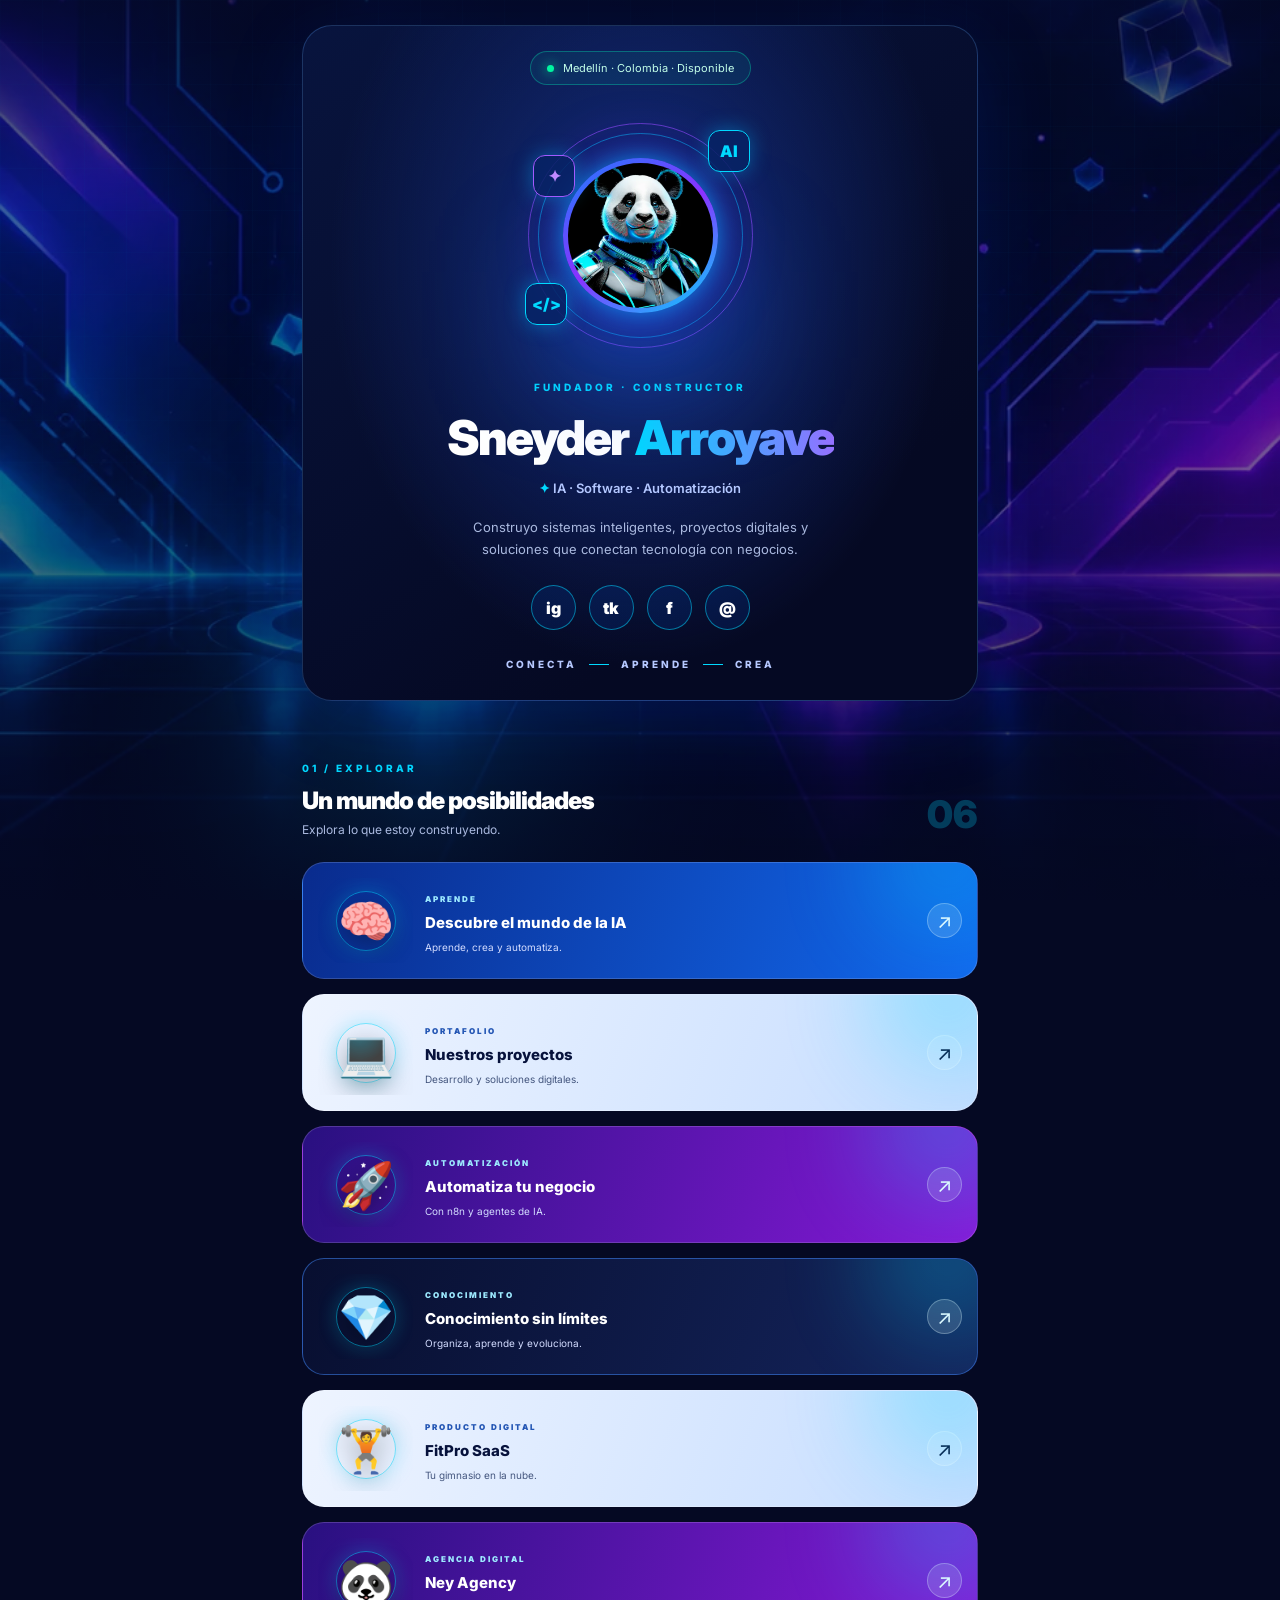
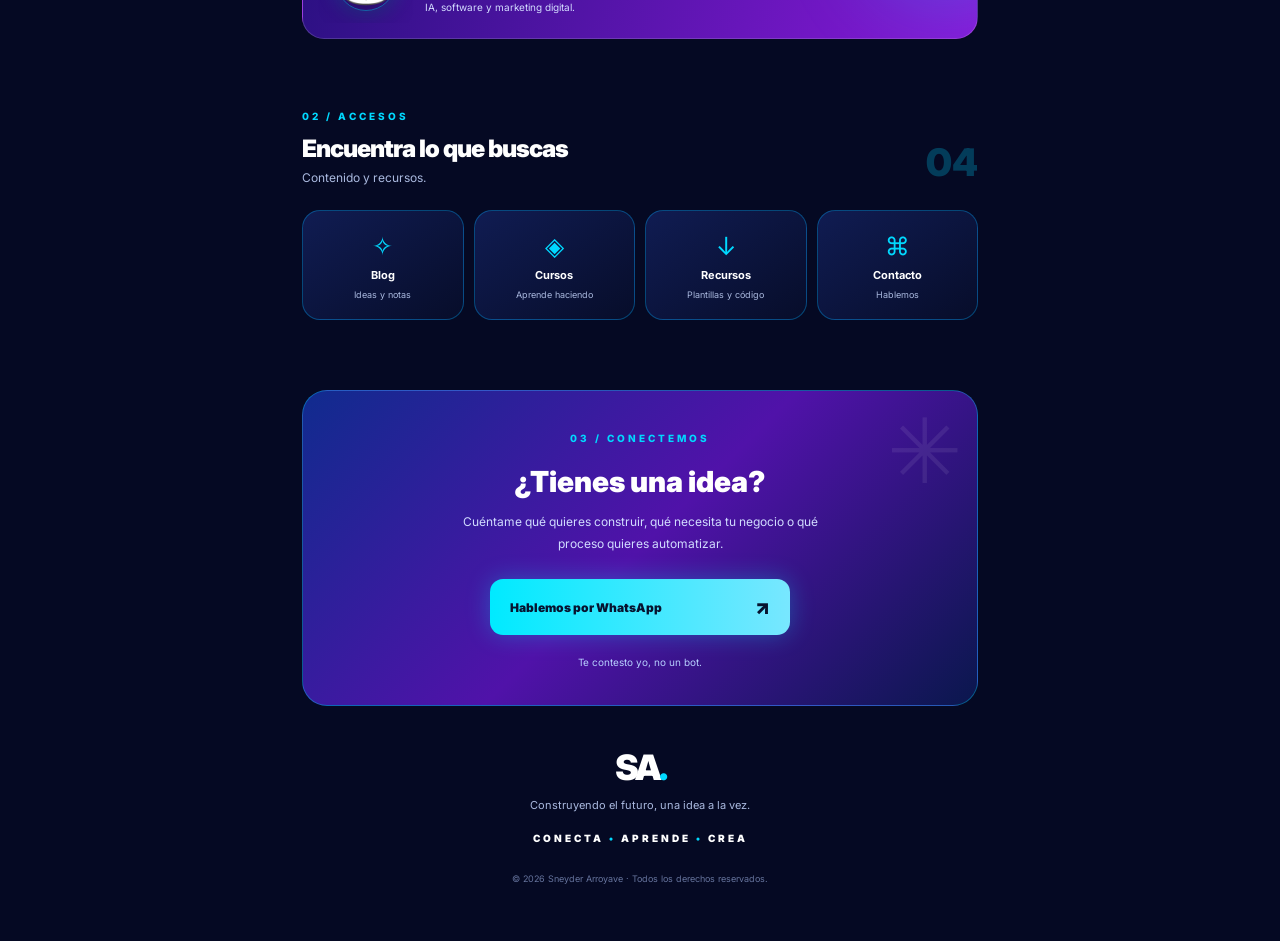
==== commit acb15d16: "Nuevo diseño neón: HTML/CSS de Ney, fondo-neon como única imagen, avatar panda y OG nuevo - src/inde" ====
--- a/index.html
+++ b/index.html
@@ -1,474 +1,275 @@
 <!DOCTYPE html>
 <html lang="es">
 <head>
-<meta charset="utf-8">
-<meta name="viewport" content="width=device-width, initial-scale=1">
-<title>Sneyder Arroyave — IA, software y automatización · Ney Agency</title>
-<meta name="description" content="Sneyder Arroyave: IA, software y automatización desde Medellín. Ney Agency, FitPro SaaS, proyectos y recursos.">
-<meta name="theme-color" content="#03040F">
-<meta property="og:type" content="profile">
-<meta property="og:title" content="Sneyder Arroyave — CONECTA · APRENDE · CREA">
-<meta property="og:description" content="IA, software y automatización. Ney Agency · FitPro SaaS · Proyectos.">
-<meta property="og:image" content="https://sneyder.biolnk.si/og.png">
-<meta property="og:url" content="https://sneyder.biolnk.si/">
-<meta name="twitter:card" content="summary_large_image">
-<link rel="icon" href="favicon.svg" type="image/svg+xml">
-<link rel="preconnect" href="https://fonts.googleapis.com">
-<link rel="preconnect" href="https://fonts.gstatic.com" crossorigin>
-<link href="https://fonts.googleapis.com/css2?family=Space+Grotesk:wght@400;500;600;700&family=Sora:wght@300;400;500;600&family=JetBrains+Mono:wght@400;500&display=swap" rel="stylesheet">
-<style>
-  /* ============ tokens ============ */
-  :root{
-    --void:#03040F;
-    --deep:#07113F;
-    --blue:#123BFF;
-    --violet:#831BFF;
-    --cyan:#00D9FF;
-    --ink:#EEF3FF;
-    --dim:#AEC0E4;
-    --faint:#8799C2;
-    --line:rgba(126,168,255,.17);
-    --line-2:rgba(126,168,255,.34);
-    --glass:rgba(9,16,46,.46);
-    --glass-2:rgba(6,11,34,.78);
-    --max:960px;
-    --pad:clamp(18px,4.6vw,34px);
-    --r:20px;
-    --sans:"Sora",system-ui,-apple-system,"Segoe UI",sans-serif;
-    --disp:"Space Grotesk",var(--sans);
-    --mono:"JetBrains Mono",ui-monospace,SFMono-Regular,monospace;
-    --ease:cubic-bezier(.22,.8,.2,1);
-  }
-
-  *,*::before,*::after{box-sizing:border-box}
-  html{-webkit-text-size-adjust:100%;scroll-behavior:smooth}
-  body{
-    margin:0;color:var(--ink);font-family:var(--sans);
-    font-size:16px;line-height:1.6;font-weight:300;
-    background:var(--void);
-    -webkit-font-smoothing:antialiased;overflow-x:hidden;
-  }
-  body::before{
-    content:"";position:fixed;inset:0;z-index:-2;pointer-events:none;
-    background:
-      radial-gradient(90vw 70vh at 50% -12%, rgba(18,59,255,.42), transparent 62%),
-      radial-gradient(70vw 60vh at 108% 26%, rgba(131,27,255,.34), transparent 60%),
-      radial-gradient(60vw 50vh at -10% 62%, rgba(0,217,255,.14), transparent 62%),
-      linear-gradient(178deg,#03040F 0%,#07113F 46%,#0a0a2c 74%,#03040F 100%);
-  }
-  /* rejilla de fondo */
-  body::after{
-    content:"";position:fixed;inset:0;z-index:-1;pointer-events:none;opacity:.5;
-    background-image:
-      linear-gradient(rgba(126,168,255,.055) 1px,transparent 1px),
-      linear-gradient(90deg,rgba(126,168,255,.055) 1px,transparent 1px);
-    background-size:64px 64px;
-    -webkit-mask-image:radial-gradient(80% 60% at 50% 0%,#000,transparent 78%);
-            mask-image:radial-gradient(80% 60% at 50% 0%,#000,transparent 78%);
-  }
-  a{color:inherit;text-decoration:none}
-  img{display:block;max-width:100%}
-  :focus-visible{outline:2px solid var(--cyan);outline-offset:3px;border-radius:6px}
-  @media (prefers-reduced-motion:reduce){
-    html{scroll-behavior:auto}
-    *{animation-duration:.001ms !important;animation-iteration-count:1 !important;transition-duration:.001ms !important}
-  }
-
-  .mono{font-family:var(--mono);font-size:11px;letter-spacing:.2em;text-transform:uppercase;font-weight:400}
-  .wrap{position:relative;max-width:var(--max);margin:0 auto;padding:0 var(--pad)}
-
-  /* ============ top bar ============ */
-  .top{display:flex;align-items:center;justify-content:space-between;gap:14px;padding:20px 0 0;color:#A6B6D8}
-  .top .loc{display:inline-flex;align-items:center;gap:8px}
-  .top .loc svg{width:12px;height:12px;fill:none;stroke:currentColor;stroke-width:1.5}
-  .pill{
-    display:inline-flex;align-items:center;gap:8px;padding:7px 13px;border-radius:999px;
-    border:1px solid rgba(0,217,255,.34);background:rgba(0,217,255,.07);color:#BFEFFF;
-    font-family:var(--mono);font-size:10px;letter-spacing:.16em;text-transform:uppercase;
-  }
-  .pill i{width:6px;height:6px;border-radius:50%;background:var(--cyan);box-shadow:0 0 0 0 rgba(0,217,255,.6);animation:pulse 2.6s ease-out infinite}
-  @keyframes pulse{
-    0%{box-shadow:0 0 0 0 rgba(0,217,255,.55)}
-    70%{box-shadow:0 0 0 8px rgba(0,217,255,0)}
-    100%{box-shadow:0 0 0 0 rgba(0,217,255,0)}
-  }
-  @media (max-width:560px){ .top .loc .long{display:none} }
-  @media (min-width:561px){ .top .loc .short{display:none} }
-
-  /* ============ hero ============ */
-  .hero{position:relative;padding:clamp(34px,6vw,64px) 0 clamp(26px,4vw,40px);isolation:isolate}
-  .hero-art{
-    position:absolute;left:50%;top:-6%;transform:translateX(-50%);
-    width:min(112%,1080px);z-index:-1;opacity:.62;pointer-events:none;
-    mix-blend-mode:screen;
-    -webkit-mask-image:radial-gradient(70% 64% at 50% 34%,#000 0%,rgba(0,0,0,.55) 58%,transparent 82%);
-            mask-image:radial-gradient(70% 64% at 50% 34%,#000 0%,rgba(0,0,0,.55) 58%,transparent 82%);
-  }
-  .hero-art img{width:100%;height:auto;mix-blend-mode:screen}
-
-  .id{display:flex;flex-direction:column;align-items:center;text-align:center;gap:clamp(16px,3vw,22px)}
-  .avatar{
-    position:relative;width:clamp(132px,26vw,176px);aspect-ratio:1;border-radius:50%;
-    display:grid;place-items:center;flex:none;
-  }
-  .avatar::before{
-    content:"";position:absolute;inset:-2px;border-radius:50%;
-    background:conic-gradient(from 210deg,var(--cyan),var(--blue),var(--violet),var(--cyan));
-    opacity:.9;filter:blur(.4px);
-  }
-  .avatar::after{
-    content:"";position:absolute;inset:-18%;border-radius:50%;z-index:-1;
-    background:radial-gradient(circle,rgba(18,59,255,.55),rgba(131,27,255,.28) 46%,transparent 70%);
-    filter:blur(18px);
-  }
-  .avatar img{
-    position:relative;width:100%;height:100%;border-radius:50%;object-fit:cover;
-    background:#000;border:3px solid rgba(4,7,24,.9);mix-blend-mode:normal;
-  }
-
-  .eyebrow{margin:0;color:#B9C7E9}
-  h1{
-    margin:0;font-family:var(--disp);font-weight:600;letter-spacing:-.045em;
-    font-size:clamp(2.6rem,10.5vw,4.6rem);line-height:.94;
-  }
-  h1 span{
-    display:inline;
-    background:linear-gradient(96deg,#FFFFFF 2%,#C9EBFF 52%,#8FD8FF 100%);
-    -webkit-background-clip:text;background-clip:text;color:transparent;
-  }
-  h1 span.w2{
-    background:linear-gradient(96deg,#3FE0FF 0%,var(--cyan) 48%,#6BE1FF 100%);
-    -webkit-background-clip:text;background-clip:text;color:transparent;
-  }
-  .role{margin:0;color:var(--dim);font-size:clamp(14px,2.4vw,16.5px);max-width:40ch;font-weight:300}
-  .role b{color:#E6EEFF;font-weight:500;white-space:nowrap}
-
-  .claim{
-    display:flex;align-items:center;justify-content:center;gap:clamp(8px,2vw,14px);
-    flex-wrap:wrap;margin:0;padding:11px 18px;border-radius:999px;
-    border:1px solid var(--line);background:rgba(8,14,44,.5);
-    backdrop-filter:blur(10px);-webkit-backdrop-filter:blur(10px);
-    color:#CFE2FF;font-family:var(--mono);font-size:clamp(9.5px,2vw,11px);
-    letter-spacing:.22em;text-transform:uppercase;
-  }
-  .claim b{color:var(--faint);font-weight:400}
-
-  /* ============ section head ============ */
-  .block{margin-top:clamp(44px,7vw,68px)}
-  .head{display:flex;align-items:center;gap:12px;padding-bottom:13px;border-bottom:1px solid var(--line);color:var(--faint)}
-  .head .num{color:var(--cyan)}
-  .head h2{margin:0;font-family:var(--mono);font-size:11px;letter-spacing:.2em;text-transform:uppercase;color:#C9D8F5;font-weight:500}
-  .head .side{margin-left:auto;color:var(--faint)}
-
-  /* ============ tarjetas ============ */
-  .cards{display:grid;gap:clamp(12px,2vw,16px);margin-top:clamp(14px,2.4vw,18px)}
-  @media (min-width:700px){ .cards{grid-template-columns:1fr 1fr} }
-
-  .card{
-    position:relative;display:flex;flex-direction:column;overflow:hidden;
-    border-radius:var(--r);border:1px solid var(--line);
-    background:linear-gradient(178deg,rgba(12,21,60,.66),rgba(5,9,30,.86));
-    backdrop-filter:blur(14px);-webkit-backdrop-filter:blur(14px);
-    isolation:isolate;
-    transition:transform .45s var(--ease),border-color .45s var(--ease),box-shadow .45s var(--ease);
-  }
-  .card::after{
-    content:"";position:absolute;inset:0;border-radius:inherit;pointer-events:none;z-index:2;
-    background:linear-gradient(140deg,rgba(0,217,255,.10),transparent 34%,transparent 66%,rgba(131,27,255,.14));
-    opacity:0;transition:opacity .45s var(--ease);
-  }
-  .card:hover,.card:focus-visible{
-    transform:translateY(-4px);border-color:var(--line-2);
-    box-shadow:0 26px 54px -30px rgba(18,59,255,.85),0 0 0 1px rgba(0,217,255,.16);
-  }
-  .card:hover::after,.card:focus-visible::after{opacity:1}
-
-  .card .art{
-    position:relative;aspect-ratio:1/.78;overflow:hidden;background:#000;
-    display:grid;place-items:center;
-  }
-  .card .art::before{
-    content:"";position:absolute;inset:0;z-index:1;pointer-events:none;
-    background:linear-gradient(180deg,transparent 40%,rgba(5,9,30,.62) 74%,rgba(5,9,30,.99) 100%);
-  }
-  .card .art img{
-    width:100%;height:100%;object-fit:cover;mix-blend-mode:screen;
-    transform:scale(1.02);transition:transform 1s var(--ease);
-    -webkit-mask-image:radial-gradient(78% 74% at 50% 44%,#000 52%,rgba(0,0,0,.55) 82%,transparent 100%);
-            mask-image:radial-gradient(78% 74% at 50% 44%,#000 52%,rgba(0,0,0,.55) 82%,transparent 100%);
-  }
-  .card:hover .art img{transform:scale(1.07)}
-
-  .card .body{padding:clamp(15px,2.4vw,19px) clamp(16px,2.6vw,21px) clamp(17px,2.6vw,21px);margin-top:-38px;position:relative;z-index:3}
-  .card .kick{
-    display:inline-flex;align-items:center;gap:7px;margin-bottom:9px;
-    font-family:var(--mono);font-size:10px;letter-spacing:.18em;text-transform:uppercase;color:#8FE6FF;
-  }
-  .card .kick::before{content:"";width:14px;height:1px;background:linear-gradient(90deg,var(--cyan),transparent)}
-  .card h3{
-    margin:0;font-family:var(--disp);font-weight:600;letter-spacing:-.028em;line-height:1.08;
-    font-size:clamp(1.22rem,3.6vw,1.5rem);color:#F4F8FF;
-  }
-  .card p{margin:7px 0 0;color:var(--dim);font-size:13.5px;line-height:1.5;max-width:34ch}
-  .card .foot{
-    display:flex;align-items:center;gap:8px;margin-top:14px;padding-top:12px;
-    border-top:1px solid rgba(126,168,255,.14);
-    font-family:var(--mono);font-size:10.5px;letter-spacing:.13em;text-transform:uppercase;color:#C6D8F7;
-  }
-  .card .foot svg{width:12px;height:12px;fill:none;stroke:currentColor;stroke-width:1.7;transition:transform .4s var(--ease)}
-  .card:hover .foot{color:var(--cyan)}
-  .card:hover .foot svg{transform:translate(3px,-3px)}
-
-  /* ============ accesos ============ */
-  .tiles{display:grid;grid-template-columns:1fr 1fr;gap:clamp(10px,2vw,14px);margin-top:clamp(14px,2.4vw,18px)}
-  @media (min-width:700px){ .tiles{grid-template-columns:repeat(4,1fr)} }
-  .tile{
-    display:flex;align-items:center;gap:12px;padding:13px 14px;border-radius:16px;
-    border:1px solid var(--line);background:var(--glass);
-    backdrop-filter:blur(12px);-webkit-backdrop-filter:blur(12px);
-    transition:transform .4s var(--ease),border-color .4s var(--ease),background .4s var(--ease);
-  }
-  .tile:hover,.tile:focus-visible{transform:translateY(-3px);border-color:rgba(0,217,255,.4);background:rgba(12,22,64,.66)}
-  .tile img{
-    width:clamp(42px,9vw,54px);height:clamp(42px,9vw,54px);object-fit:cover;flex:0 0 auto;border-radius:11px;
-    background:#000;mix-blend-mode:screen;
-  }
-  .tile .t{min-width:0}
-  .tile .t b{display:block;font-family:var(--disp);font-weight:600;font-size:14.5px;letter-spacing:-.01em;line-height:1.2;color:#EEF4FF}
-  .tile .t span{display:block;color:var(--faint);font-size:11px;line-height:1.3;margin-top:2px}
-  @media (max-width:420px){
-    .tiles{grid-template-columns:1fr}
-    .tile{padding:10px 12px}
-  }
-
-  /* ============ redes ============ */
-  .social{list-style:none;margin:clamp(14px,2.4vw,18px) 0 0;padding:0;display:grid;gap:10px}
-  @media (min-width:700px){ .social{grid-template-columns:repeat(3,1fr)} }
-  .social a{
-    display:flex;align-items:center;gap:12px;padding:14px 16px;border-radius:14px;
-    border:1px solid var(--line);background:rgba(8,13,40,.5);
-    transition:border-color .35s var(--ease),background .35s var(--ease),transform .35s var(--ease);
-  }
-  .social a:hover,.social a:focus-visible{transform:translateY(-2px);border-color:var(--line-2);background:rgba(12,20,58,.7)}
-  .social .ico{display:flex;flex:none}
-  .social .ico svg{width:17px;height:17px;fill:#93A9D6;transition:fill .3s}
-  .social a:hover .ico svg{fill:var(--cyan)}
-  .social .net{display:flex;flex-direction:column;gap:2px;min-width:0}
-  .social .net b{font-family:var(--disp);font-weight:500;font-size:14.5px;letter-spacing:-.01em;line-height:1.15}
-  .social .net .handle{color:var(--faint);font-family:var(--mono);font-size:10.5px;letter-spacing:.02em;
-    overflow-wrap:anywhere;line-height:1.3}
-  .social .arw{margin-left:auto;flex:none;color:var(--faint);transition:color .3s,transform .3s var(--ease)}
-  .social .arw svg{width:13px;height:13px;fill:none;stroke:currentColor;stroke-width:1.7;display:block}
-  .social a:hover .arw,.social a:focus-visible .arw{color:var(--cyan);transform:translate(2px,-2px)}
-
-  /* ============ contacto ============ */
-  .contact{
-    position:relative;margin-top:clamp(14px,2.4vw,18px);padding:clamp(24px,5vw,42px);
-    border-radius:var(--r);border:1px solid rgba(0,217,255,.26);overflow:hidden;
-    background:
-      radial-gradient(90% 140% at 6% 0%, rgba(0,217,255,.14), transparent 58%),
-      radial-gradient(80% 130% at 100% 100%, rgba(131,27,255,.24), transparent 62%),
-      linear-gradient(180deg,rgba(10,18,54,.7),rgba(5,9,30,.9));
-    backdrop-filter:blur(16px);-webkit-backdrop-filter:blur(16px);
-  }
-  .contact h2{
-    margin:0 0 clamp(14px,2.6vw,18px);font-family:var(--disp);font-weight:600;
-    letter-spacing:-.035em;line-height:1.06;font-size:clamp(1.5rem,5vw,2.2rem);max-width:20ch;
-  }
-  .contact h2 em{
-    font-style:normal;
-    background:linear-gradient(96deg,var(--cyan),#9E7BFF);
-    -webkit-background-clip:text;background-clip:text;color:transparent;
-  }
-  .contact p{margin:0 0 clamp(18px,3vw,24px);color:var(--dim);font-size:14.5px;max-width:44ch}
-  .btn{
-    display:inline-flex;align-items:center;gap:11px;padding:15px 24px;border-radius:999px;
-    font-family:var(--disp);font-weight:600;font-size:15px;letter-spacing:-.01em;color:#02040E;
-    background:linear-gradient(96deg,var(--cyan),#6FE3FF 40%,#9E7BFF 100%);
-    box-shadow:0 18px 40px -22px rgba(0,217,255,.9);
-    transition:transform .3s var(--ease),box-shadow .3s var(--ease),filter .3s;
-  }
-  .btn svg{width:17px;height:17px;fill:currentColor}
-  .btn:hover{transform:translateY(-2px);filter:brightness(1.06);box-shadow:0 24px 50px -22px rgba(0,217,255,1)}
-  .btn:active{transform:translateY(0) scale(.99)}
-  .contact .fine{margin:16px 0 0;color:var(--faint);font-family:var(--mono);font-size:10px;letter-spacing:.16em;text-transform:uppercase}
-
-  /* ============ footer ============ */
-  footer{
-    display:flex;flex-wrap:wrap;align-items:center;justify-content:space-between;gap:10px;
-    margin-top:clamp(44px,7vw,64px);padding:clamp(22px,4vw,30px) 0 clamp(28px,5vw,40px);
-    border-top:1px solid var(--line);color:var(--faint);
-  }
-
-  /* ============ entrada ============ */
-  [data-enter]{opacity:0;transform:translateY(16px);animation:rise .9s var(--ease) forwards;animation-delay:var(--d,0s)}
-  @keyframes rise{to{opacity:1;transform:none}}
-  @media (prefers-reduced-motion:reduce){[data-enter]{opacity:1;transform:none;animation:none}}
-</style>
+  <meta charset="UTF-8">
+  <meta name="viewport" content="width=device-width, initial-scale=1.0">
+  <meta name="theme-color" content="#050923">
+  <meta name="description" content="Sneyder Arroyave. IA, software y automatización. Conecta, aprende y crea.">
+  <title>Sneyder Arroyave | IA &amp; Tecnología</title>
+  <link rel="canonical" href="https://sneyder.biolnk.si/">
+  <meta property="og:type" content="profile">
+  <meta property="og:title" content="Sneyder Arroyave — CONECTA · APRENDE · CREA">
+  <meta property="og:description" content="IA, software y automatización. Ney Agency · FitPro SaaS · Proyectos.">
+  <meta property="og:image" content="https://sneyder.biolnk.si/og.png">
+  <meta property="og:url" content="https://sneyder.biolnk.si/">
+  <meta property="og:locale" content="es_CO">
+  <meta name="twitter:card" content="summary_large_image">
+  <link rel="icon" href="favicon.svg" type="image/svg+xml">
+  <link rel="preload" as="image" href="img/fondo-neon.webp" type="image/webp">
+  <link rel="stylesheet" href="styles.css">
+  <link rel="preconnect" href="https://fonts.googleapis.com">
+  <link rel="preconnect" href="https://fonts.gstatic.com" crossorigin>
+  <link href="https://fonts.googleapis.com/css2?family=Inter:wght@400;500;600;700;800;900&display=swap" rel="stylesheet">
 </head>
+
 <body>
 
-<div class="wrap">
-  <header class="top">
-    <span class="loc mono">
-      <svg viewBox="0 0 24 24" aria-hidden="true"><path d="M12 21s7-6.3 7-11a7 7 0 1 0-14 0c0 4.7 7 11 7 11Z"/><circle cx="12" cy="10" r="2.4"/></svg>
-      Medellín · Colombia
-    </span>
-    <span class="pill"><i></i>Disponible</span>
+<div class="background-effects">
+  <div class="orb orb-one"></div>
+  <div class="orb orb-two"></div>
+  <div class="orb orb-three"></div>
+  <div class="grid-background"></div>
+</div>
+
+<main class="bio-container">
+
+  <!-- HERO -->
+  <header class="hero">
+
+    <div class="availability">
+      <span class="status-dot"></span>
+      Medellín · Colombia · Disponible
+    </div>
+
+    <div class="hero-visual">
+
+      <div class="orbit orbit-one"></div>
+      <div class="orbit orbit-two"></div>
+
+      <!-- IMAGEN PRINCIPAL: PANDA 3D -->
+      <div class="avatar-frame">
+        <img class="avatar-img" src="assets/panda-neon.webp" alt="Panda tecnológico con armadura neón" width="155" height="155">
+      </div>
+
+      <div class="floating-chip chip-ai">AI</div>
+      <div class="floating-chip chip-code">&lt;/&gt;</div>
+      <div class="floating-chip chip-bolt">✦</div>
+
+      <div class="hero-glow"></div>
+    </div>
+
+    <div class="hero-content">
+      <span class="role">FUNDADOR · CONSTRUCTOR</span>
+
+      <h1>Sneyder <span>Arroyave</span></h1>
+
+      <div class="verified">
+        <span>✦</span> IA · Software · Automatización
+      </div>
+
+      <p class="hero-description">
+        Construyo sistemas inteligentes, proyectos digitales
+        y soluciones que conectan tecnología con negocios.
+      </p>
+
+      <div class="social-links">
+        <a href="https://www.instagram.com/sneyder_skr/"
+           aria-label="Instagram">ig</a>
+        <a href="https://www.tiktok.com/@neycreator404"
+           aria-label="TikTok">tk</a>
+        <a href="https://www.facebook.com/sneyder.arroyave.5"
+           aria-label="Facebook">f</a>
+        <a href="#contacto" aria-label="Contacto">@</a>
+      </div>
+    </div>
+
+    <div class="hero-slogan">
+      <span>CONECTA</span>
+      <i></i>
+      <span>APRENDE</span>
+      <i></i>
+      <span>CREA</span>
+    </div>
+
   </header>
 
-  <main>
-    <section class="hero">
-      <div class="hero-art" aria-hidden="true"><img src="img/fondo-hero.webp" alt="" width="720" height="405" fetchpriority="high" decoding="async"></div>
-
-      <div class="id">
-        <div class="avatar" data-enter style="--d:.05s">
-          <img src="img/avatar-panda.webp" alt="Retrato 3D: panda con armadura técnica y circuitos cian" width="512" height="512" fetchpriority="high">
-        </div>
-        <p class="eyebrow mono" data-enter style="--d:.12s">Fundador · Constructor</p>
-        <h1 data-enter style="--d:.17s"><span>Sneyder</span> <span class="w2">Arroyave</span></h1>
-        <p class="role" data-enter style="--d:.24s">IA, software y automatización desde Medellín. Fundé <b>Ney Agency</b> y <b>FitPro</b>, y construyo sistemas que trabajan solos.</p>
-        <p class="claim" data-enter style="--d:.3s"><span>Conecta</span><b>•</b><span>Aprende</span><b>•</b><span>Crea</span></p>
-      </div>
-    </section>
-
-    <section class="block" id="explora">
-      <div class="head">
-        <span class="mono num">01</span>
-        <h2>Explora</h2>
-        <span class="mono side">6 puertas</span>
-      </div>
-      <div class="cards">
-
-        <a class="card" href="https://wa.me/573228084525?text=Hola%20Sneyder%2C%20quiero%20entender%20c%C3%B3mo%20usar%20IA%20en%20mi%20negocio." target="_blank" rel="noopener" data-enter style="--d:.06s">
-          <div class="art"><img src="img/card-ia.webp" alt="Cerebro 3D de circuitos con luz cian" width="768" height="768" loading="lazy" decoding="async"></div>
-          <div class="body">
-            <span class="kick">Guía</span>
-            <h3>Descubre el mundo de la IA</h3>
-            <p>Qué es, qué puede hacer por tu negocio y por dónde empezar sin humo.</p>
-            <span class="foot">Empezar <svg viewBox="0 0 24 24" aria-hidden="true"><path d="M7 17 17 7M9 7h8v8"/></svg></span>
-          </div>
-        </a>
-
-        <a class="card" href="https://github.com/N3KOSAURIO" target="_blank" rel="noopener" data-enter style="--d:.12s">
-          <div class="art"><img src="img/card-proyectos.webp" alt="Laptop 3D con código holográfico en la pantalla" width="768" height="768" loading="lazy" decoding="async"></div>
-          <div class="body">
-            <span class="kick">Portafolio</span>
-            <h3>Nuestros Proyectos</h3>
-            <p>Sistemas, tiendas y automatizaciones que ya están funcionando.</p>
-            <span class="foot">Ver repos <svg viewBox="0 0 24 24" aria-hidden="true"><path d="M7 17 17 7M9 7h8v8"/></svg></span>
-          </div>
-        </a>
-
-        <a class="card" href="https://wa.me/573228084525?text=Hola%20Sneyder%2C%20quiero%20automatizar%20procesos%20de%20mi%20negocio." target="_blank" rel="noopener" data-enter style="--d:.18s">
-          <div class="art"><img src="img/card-automatizacion.webp" alt="Cohete 3D en plataforma tecnológica violeta" width="768" height="768" loading="lazy" decoding="async"></div>
-          <div class="body">
-            <span class="kick">Servicio</span>
-            <h3>Automatiza tu negocio</h3>
-            <p>Menos planillas, menos WhatsApp a mano. Flujos que trabajan solos.</p>
-            <span class="foot">Hablemos <svg viewBox="0 0 24 24" aria-hidden="true"><path d="M7 17 17 7M9 7h8v8"/></svg></span>
-          </div>
-        </a>
-
-        <a class="card" href="https://wa.me/573228084525?text=Hola%20Sneyder%2C%20me%20interesa%20tu%20contenido%20sobre%20aprendizaje%20y%20sistemas." target="_blank" rel="noopener" data-enter style="--d:.24s">
-          <div class="art"><img src="img/card-conocimiento.webp" alt="Diamante de cristal flotando sobre un libro abierto" width="768" height="768" loading="lazy" decoding="async"></div>
-          <div class="body">
-            <span class="kick">Método</span>
-            <h3>Conocimiento sin límites</h3>
-            <p>Cómo aprendo y cómo enseño: sistemas, notas y criterio propio.</p>
-            <span class="foot">Saber más <svg viewBox="0 0 24 24" aria-hidden="true"><path d="M7 17 17 7M9 7h8v8"/></svg></span>
-          </div>
-        </a>
-
-        <a class="card" href="https://wa.me/573228084525?text=Hola%20Sneyder%2C%20quiero%20saber%20del%20SaaS%20FitPro." target="_blank" rel="noopener" data-enter style="--d:.3s">
-          <div class="art"><img src="img/card-fitpro.webp" alt="Mancuerna cromada 3D sobre superficie reflectante" width="768" height="768" loading="lazy" decoding="async"></div>
-          <div class="body">
-            <span class="kick">Producto</span>
-            <h3>FitPro SaaS</h3>
-            <p>Software para entrenadores: rutinas, clientes y seguimiento en un solo lugar.</p>
-            <span class="foot">Pedir demo <svg viewBox="0 0 24 24" aria-hidden="true"><path d="M7 17 17 7M9 7h8v8"/></svg></span>
-          </div>
-        </a>
-
-        <a class="card" href="https://kumo.mork.click" target="_blank" rel="noopener" data-enter style="--d:.36s">
-          <div class="art"><img src="img/card-agency.webp" alt="Panda 3D con chaqueta futurista haciendo un gesto de aprobación" width="768" height="768" loading="lazy" decoding="async"></div>
-          <div class="body">
-            <span class="kick">Agencia</span>
-            <h3>Ney Agency</h3>
-            <p>IA, software y automatización para negocios que ya no aguantan otra hoja de cálculo.</p>
-            <span class="foot">Ver agencia <svg viewBox="0 0 24 24" aria-hidden="true"><path d="M7 17 17 7M9 7h8v8"/></svg></span>
-          </div>
-        </a>
-
-      </div>
-    </section>
-
-    <section class="block" id="accesos">
-      <div class="head">
-        <span class="mono num">02</span>
-        <h2>Accesos</h2>
-        <span class="mono side">4 atajos</span>
-      </div>
-      <div class="tiles">
-        <a class="tile" href="https://wa.me/573228084525?text=Hola%20Sneyder%2C%20quiero%20el%20blog%20nuevo." target="_blank" rel="noopener">
-          <img src="img/icono-blog.webp" alt="" width="384" height="384" loading="lazy" decoding="async">
-          <span class="t"><b>Blog</b><span>notas y ensayos</span></span>
-        </a>
-        <a class="tile" href="https://wa.me/573228084525?text=Hola%20Sneyder%2C%20info%20de%20los%20cursos." target="_blank" rel="noopener">
-          <img src="img/icono-cursos.webp" alt="" width="384" height="384" loading="lazy" decoding="async">
-          <span class="t"><b>Cursos</b><span>aprender haciendo</span></span>
-        </a>
-        <a class="tile" href="https://github.com/N3KOSAURIO" target="_blank" rel="noopener">
-          <img src="img/icono-recursos.webp" alt="" width="384" height="384" loading="lazy" decoding="async">
-          <span class="t"><b>Recursos</b><span>plantillas y código</span></span>
-        </a>
-        <a class="tile" href="https://wa.me/573228084525?text=Hola%20Sneyder%2C%20te%20escribo%20desde%20tu%20bio%20link." target="_blank" rel="noopener">
-          <img src="img/icono-contacto.webp" alt="" width="384" height="384" loading="lazy" decoding="async">
-          <span class="t"><b>Contacto</b><span>respuesta directa</span></span>
-        </a>
-      </div>
-    </section>
-
-    <section class="block" id="redes">
-      <div class="head">
-        <span class="mono num">03</span>
-        <h2>Sígueme</h2>
-        <span class="mono side">3 redes</span>
-      </div>
-      <ul class="social">
-        <li><a href="https://www.instagram.com/sneyder_skr/" target="_blank" rel="noopener">
-          <span class="ico"><svg viewBox="0 0 24 24" aria-hidden="true"><path d="M7.0301.084c-1.2768.0602-2.1487.264-2.911.5634-.7888.3075-1.4575.72-2.1228 1.3877-.6652.6677-1.075 1.3368-1.3802 2.127-.2954.7638-.4956 1.6365-.552 2.914-.0564 1.2775-.0689 1.6882-.0626 4.947.0062 3.2586.0206 3.6671.0825 4.9473.061 1.2765.264 2.1482.5635 2.9107.308.7889.72 1.4573 1.388 2.1228.6679.6655 1.3365 1.0743 2.1285 1.38.7632.295 1.6361.4961 2.9134.552 1.2773.056 1.6884.069 4.9462.0627 3.2578-.0062 3.668-.0207 4.9478-.0814 1.28-.0607 2.147-.2652 2.9098-.5633.7889-.3086 1.4578-.72 2.1228-1.3881.665-.6682 1.0745-1.3378 1.3795-2.1284.2957-.7632.4966-1.636.552-2.9124.056-1.2809.0692-1.6898.063-4.948-.0063-3.2583-.021-3.6668-.0817-4.9465-.0607-1.2797-.264-2.1487-.5633-2.9117-.3084-.7889-.72-1.4568-1.3876-2.1228C21.2982 1.33 20.628.9208 19.8378.6165 19.074.321 18.2017.1197 16.9244.0645 15.6471.0093 15.236-.005 11.977.0014 8.718.0076 8.31.0215 7.0301.0839m.1402 21.6932c-1.17-.0509-1.8053-.2453-2.2287-.408-.5606-.216-.96-.4771-1.3819-.895-.422-.4178-.6811-.8186-.9-1.378-.1644-.4234-.3624-1.058-.4171-2.228-.0595-1.2645-.072-1.6442-.079-4.848-.007-3.2037.0053-3.583.0607-4.848.05-1.169.2456-1.805.408-2.2282.216-.5613.4762-.96.895-1.3816.4188-.4217.8184-.6814 1.3783-.9003.423-.1651 1.0575-.3614 2.227-.4171 1.2655-.06 1.6447-.072 4.848-.079 3.2033-.007 3.5835.005 4.8495.0608 1.169.0508 1.8053.2445 2.228.408.5608.216.96.4754 1.3816.895.4217.4194.6816.8176.9005 1.3787.1653.4217.3617 1.056.4169 2.2263.0602 1.2655.0739 1.645.0796 4.848.0058 3.203-.0055 3.5834-.061 4.848-.051 1.17-.245 1.8055-.408 2.2294-.216.5604-.4763.96-.8954 1.3814-.419.4215-.8181.6811-1.3783.9-.4224.1649-1.0577.3617-2.2262.4174-1.2656.0595-1.6448.072-4.8493.079-3.2045.007-3.5825-.006-4.848-.0608M16.953 5.5864A1.44 1.44 0 1 0 18.39 4.144a1.44 1.44 0 0 0-1.437 1.4424M5.8385 12.012c.0067 3.4032 2.7706 6.1557 6.173 6.1493 3.4026-.0065 6.157-2.7701 6.1506-6.1733-.0065-3.4032-2.771-6.1565-6.174-6.1498-3.403.0067-6.156 2.771-6.1496 6.1738M8 12.0077a4 4 0 1 1 4.008 3.9921A3.9996 3.9996 0 0 1 8 12.0077"/></svg></span>
-          <span class="net"><b>Instagram</b><span class="handle">@sneyder_skr</span></span>
-          <span class="arw"><svg viewBox="0 0 24 24" aria-hidden="true"><path d="M7 17 17 7M9 7h8v8"/></svg></span>
-        </a></li>
-        <li><a href="https://www.tiktok.com/@neycreator404" target="_blank" rel="noopener">
-          <span class="ico"><svg viewBox="0 0 24 24" aria-hidden="true"><path d="M12.525.02c1.31-.02 2.61-.01 3.91-.02.08 1.53.63 3.09 1.75 4.17 1.12 1.11 2.7 1.62 4.24 1.79v4.03c-1.44-.05-2.89-.35-4.2-.97-.57-.26-1.1-.59-1.62-.93-.01 2.92.01 5.84-.02 8.75-.08 1.4-.54 2.79-1.35 3.94-1.31 1.92-3.58 3.17-5.91 3.21-1.43.08-2.86-.31-4.08-1.03-2.02-1.19-3.44-3.37-3.65-5.71-.02-.5-.03-1-.01-1.49.18-1.9 1.12-3.72 2.58-4.96 1.66-1.44 3.98-2.13 6.15-1.72.02 1.48-.04 2.96-.04 4.44-.99-.32-2.15-.23-3.02.37-.63.41-1.11 1.04-1.36 1.75-.21.51-.15 1.07-.14 1.61.24 1.64 1.82 3.02 3.5 2.87 1.12-.01 2.19-.66 2.77-1.61.19-.33.4-.67.41-1.06.1-1.79.06-3.57.07-5.36.01-4.03-.01-8.05.02-12.07z"/></svg></span>
-          <span class="net"><b>TikTok</b><span class="handle">@neycreator404</span></span>
-          <span class="arw"><svg viewBox="0 0 24 24" aria-hidden="true"><path d="M7 17 17 7M9 7h8v8"/></svg></span>
-        </a></li>
-        <li><a href="https://www.facebook.com/sneyder.arroyave.5" target="_blank" rel="noopener">
-          <span class="ico"><svg viewBox="0 0 24 24" aria-hidden="true"><path d="M9.101 23.691v-7.98H6.627v-3.667h2.474v-1.58c0-4.085 1.848-5.978 5.858-5.978.401 0 .955.042 1.468.103a8.68 8.68 0 0 1 1.141.195v3.325a8.623 8.623 0 0 0-.653-.036 26.805 26.805 0 0 0-.733-.009c-.707 0-1.259.096-1.675.309a1.686 1.686 0 0 0-.679.622c-.258.42-.374.995-.374 1.752v1.297h3.919l-.386 2.103-.287 1.564h-3.246v8.245C19.396 23.238 24 18.179 24 12.044c0-6.627-5.373-12-12-12s-12 5.373-12 12c0 5.628 3.874 10.35 9.101 11.647Z"/></svg></span>
-          <span class="net"><b>Facebook</b><span class="handle">sneyder.arroyave.5</span></span>
-          <span class="arw"><svg viewBox="0 0 24 24" aria-hidden="true"><path d="M7 17 17 7M9 7h8v8"/></svg></span>
-        </a></li>
-      </ul>
-    </section>
-
-    <section class="block" id="contacto">
-      <div class="contact">
-        <h2>¿Un proyecto, una idea o <em>una automatización?</em></h2>
-        <p>Escríbeme directo. Cuéntame qué está frenando tu negocio y te digo si se resuelve con software, con IA o con las dos.</p>
-        <a class="btn" href="https://wa.me/573228084525?text=Hola%20Sneyder%2C%20te%20escribo%20desde%20tu%20bio%20link." target="_blank" rel="noopener"><svg viewBox="0 0 24 24" aria-hidden="true"><path d="M17.472 14.382c-.297-.149-1.758-.867-2.03-.967-.273-.099-.471-.148-.67.15-.197.297-.767.966-.94 1.164-.173.199-.347.223-.644.075-.297-.15-1.255-.463-2.39-1.475-.883-.788-1.48-1.761-1.653-2.059-.173-.297-.018-.458.13-.606.134-.133.298-.347.446-.52.149-.174.198-.298.298-.497.099-.198.05-.371-.025-.52-.075-.149-.669-1.612-.916-2.207-.242-.579-.487-.5-.669-.51-.173-.008-.371-.01-.57-.01-.198 0-.52.074-.792.372-.272.297-1.04 1.016-1.04 2.479 0 1.462 1.065 2.875 1.213 3.074.149.198 2.096 3.2 5.077 4.487.709.306 1.262.489 1.694.625.712.227 1.36.195 1.871.118.571-.085 1.758-.719 2.006-1.413.248-.694.248-1.289.173-1.413-.074-.124-.272-.198-.57-.347m-5.421 7.403h-.004a9.87 9.87 0 01-5.031-1.378l-.361-.214-3.741.982.998-3.648-.235-.374a9.86 9.86 0 01-1.51-5.26c.001-5.45 4.436-9.884 9.888-9.884 2.64 0 5.122 1.03 6.988 2.898a9.825 9.825 0 012.893 6.994c-.003 5.45-4.437 9.884-9.885 9.884m8.413-18.297A11.815 11.815 0 0012.05 0C5.495 0 .16 5.335.157 11.892c0 2.096.547 4.142 1.588 5.945L.057 24l6.305-1.654a11.882 11.882 0 005.683 1.448h.005c6.554 0 11.89-5.335 11.893-11.893a11.821 11.821 0 00-3.48-8.413Z"/></svg> Escríbeme por WhatsApp</a>
-        <p class="fine">Te contesto yo, no un bot</p>
-      </div>
-    </section>
-  </main>
-
+
+  <!-- PROYECTOS -->
+  <section class="section">
+
+    <div class="section-heading">
+      <div>
+        <span class="section-number">01 / EXPLORAR</span>
+        <h2>Un mundo de posibilidades</h2>
+        <p>Explora lo que estoy construyendo.</p>
+      </div>
+      <span class="section-counter">06</span>
+    </div>
+
+    <div class="links-grid">
+
+      <a href="https://wa.me/573228084525?text=Hola%20Sneyder%2C%20quiero%20entender%20c%C3%B3mo%20usar%20IA%20en%20mi%20negocio." class="link-card card-blue">
+        <div class="card-art art-brain">
+          <span>🧠</span>
+          <div class="art-ring"></div>
+        </div>
+        <div class="card-info">
+          <span class="card-label">APRENDE</span>
+          <h3>Descubre el mundo de la IA</h3>
+          <p>Aprende, crea y automatiza.</p>
+        </div>
+        <span class="card-arrow">↗</span>
+      </a>
+
+      <a href="https://github.com/N3KOSAURIO" class="link-card card-white">
+        <div class="card-art">
+          <span>💻</span>
+          <div class="art-ring"></div>
+        </div>
+        <div class="card-info">
+          <span class="card-label">PORTAFOLIO</span>
+          <h3>Nuestros proyectos</h3>
+          <p>Desarrollo y soluciones digitales.</p>
+        </div>
+        <span class="card-arrow">↗</span>
+      </a>
+
+      <a href="https://wa.me/573228084525?text=Hola%20Sneyder%2C%20quiero%20automatizar%20procesos%20de%20mi%20negocio." class="link-card card-purple">
+        <div class="card-art">
+          <span>🚀</span>
+          <div class="art-ring"></div>
+        </div>
+        <div class="card-info">
+          <span class="card-label">AUTOMATIZACIÓN</span>
+          <h3>Automatiza tu negocio</h3>
+          <p>Con n8n y agentes de IA.</p>
+        </div>
+        <span class="card-arrow">↗</span>
+      </a>
+
+      <a href="https://wa.me/573228084525?text=Hola%20Sneyder%2C%20me%20interesa%20tu%20contenido%20sobre%20aprendizaje%20y%20sistemas." class="link-card card-dark">
+        <div class="card-art">
+          <span>💎</span>
+          <div class="art-ring"></div>
+        </div>
+        <div class="card-info">
+          <span class="card-label">CONOCIMIENTO</span>
+          <h3>Conocimiento sin límites</h3>
+          <p>Organiza, aprende y evoluciona.</p>
+        </div>
+        <span class="card-arrow">↗</span>
+      </a>
+
+      <a href="https://wa.me/573228084525?text=Hola%20Sneyder%2C%20quiero%20saber%20del%20SaaS%20FitPro." class="link-card card-white">
+        <div class="card-art">
+          <span>🏋️</span>
+          <div class="art-ring"></div>
+        </div>
+        <div class="card-info">
+          <span class="card-label">PRODUCTO DIGITAL</span>
+          <h3>FitPro SaaS</h3>
+          <p>Tu gimnasio en la nube.</p>
+        </div>
+        <span class="card-arrow">↗</span>
+      </a>
+
+      <a href="https://kumo.mork.click" class="link-card card-purple">
+        <div class="card-art">
+          <span>🐼</span>
+          <div class="art-ring"></div>
+        </div>
+        <div class="card-info">
+          <span class="card-label">AGENCIA DIGITAL</span>
+          <h3>Ney Agency</h3>
+          <p>IA, software y marketing digital.</p>
+        </div>
+        <span class="card-arrow">↗</span>
+      </a>
+
+    </div>
+  </section>
+
+
+  <!-- ACCESOS -->
+  <section class="section">
+
+    <div class="section-heading">
+      <div>
+        <span class="section-number">02 / ACCESOS</span>
+        <h2>Encuentra lo que buscas</h2>
+        <p>Contenido y recursos.</p>
+      </div>
+      <span class="section-counter">04</span>
+    </div>
+
+    <div class="quick-grid">
+
+      <a href="https://wa.me/573228084525?text=Hola%20Sneyder%2C%20quiero%20el%20blog%20nuevo." class="quick-card">
+        <span>✧</span>
+        <strong>Blog</strong>
+        <small>Ideas y notas</small>
+      </a>
+
+      <a href="https://wa.me/573228084525?text=Hola%20Sneyder%2C%20info%20de%20los%20cursos." class="quick-card">
+        <span>◈</span>
+        <strong>Cursos</strong>
+        <small>Aprende haciendo</small>
+      </a>
+
+      <a href="https://github.com/N3KOSAURIO" class="quick-card">
+        <span>↓</span>
+        <strong>Recursos</strong>
+        <small>Plantillas y código</small>
+      </a>
+
+      <a href="https://wa.me/573228084525?text=Hola%20Sneyder%2C%20te%20escribo%20desde%20tu%20bio%20link." class="quick-card">
+        <span>⌘</span>
+        <strong>Contacto</strong>
+        <small>Hablemos</small>
+      </a>
+
+    </div>
+  </section>
+
+
+  <!-- CONTACTO -->
+  <section class="contact-section" id="contacto">
+
+    <div class="contact-decoration">✳</div>
+
+    <span class="section-number">03 / CONECTEMOS</span>
+
+    <h2>¿Tienes una idea?</h2>
+
+    <p>
+      Cuéntame qué quieres construir, qué necesita tu negocio
+      o qué proceso quieres automatizar.
+    </p>
+
+    <a href="https://wa.me/573228084525?text=Hola%20Sneyder%2C%20te%20escribo%20desde%20tu%20bio%20link."
+       class="contact-button">
+       Hablemos por WhatsApp <span>↗</span>
+    </a>
+
+    <small>Te contesto yo, no un bot.</small>
+
+  </section>
+
+
+  <!-- FOOTER -->
   <footer>
-    <span class="mono">© 2026 Sneyder Arroyave</span>
-    <span class="mono">CONECTA · APRENDE · CREA</span>
+    <div class="footer-logo">SA<span>.</span></div>
+
+    <p>Construyendo el futuro, una idea a la vez.</p>
+
+    <div class="footer-slogan">
+      CONECTA <span>•</span> APRENDE <span>•</span> CREA
+    </div>
+
+    <small>© 2026 Sneyder Arroyave · Todos los derechos reservados.</small>
   </footer>
-</div>
+
+</main>
 
 </body>
 </html>
--- a/styles.css
+++ b/styles.css
@@ -0,0 +1,744 @@
+
+:root {
+  --bg: #050923;
+  --bg-card: #0b1645;
+  --blue: #176bff;
+  --cyan: #00d9ff;
+  --purple: #902aff;
+  --text: #ffffff;
+  --muted: #aab9df;
+}
+
+* {
+  margin: 0;
+  padding: 0;
+  box-sizing: border-box;
+}
+
+html {
+  scroll-behavior: smooth;
+}
+
+body {
+  font-family: 'Inter', sans-serif;
+  background: var(--bg);
+  color: var(--text);
+  min-height: 100vh;
+  overflow-x: hidden;
+}
+
+/* BACKGROUND */
+
+.background-effects {
+  position: fixed;
+  inset: 0;
+  z-index: -2;
+  overflow: hidden;
+  pointer-events: none;
+}
+
+.grid-background {
+  position: absolute;
+  inset: 0;
+  background-image:
+    linear-gradient(rgba(0, 174, 255, .045) 1px, transparent 1px),
+    linear-gradient(90deg, rgba(0, 174, 255, .045) 1px, transparent 1px);
+  background-size: 42px 42px;
+  mask-image: linear-gradient(to bottom, black, transparent 90%);
+}
+
+.orb {
+  position: absolute;
+  border-radius: 50%;
+  filter: blur(100px);
+  opacity: .35;
+}
+
+.orb-one {
+  width: 400px;
+  height: 400px;
+  background: #063cff;
+  top: 0;
+  left: -200px;
+}
+
+.orb-two {
+  width: 350px;
+  height: 350px;
+  background: #8b00ff;
+  top: 35%;
+  right: -200px;
+}
+
+.orb-three {
+  width: 300px;
+  height: 300px;
+  background: #00cfff;
+  bottom: 0;
+  left: 20%;
+}
+
+/* MAIN */
+
+.bio-container {
+  width: min(100%, 720px);
+  margin: auto;
+  padding: 25px 22px 35px;
+}
+
+/* HERO */
+
+.hero {
+  position: relative;
+  text-align: center;
+  padding: 25px 15px 30px;
+  overflow: hidden;
+  border-radius: 30px;
+  background:
+    radial-gradient(ellipse at 50% 35%, #142e82 0%, transparent 65%),
+    linear-gradient(145deg, #08143e, #050923 75%);
+  border: 1px solid rgba(91, 166, 255, .25);
+  box-shadow: 0 20px 80px rgba(0, 65, 255, .15);
+}
+
+.availability {
+  display: inline-flex;
+  align-items: center;
+  gap: 9px;
+  padding: 9px 16px;
+  border: 1px solid rgba(0, 255, 190, .3);
+  background: rgba(0, 255, 190, .07);
+  border-radius: 30px;
+  font-size: 11px;
+  color: #c2ffe9;
+}
+
+.status-dot {
+  width: 7px;
+  height: 7px;
+  background: #00f5a0;
+  border-radius: 50%;
+  box-shadow: 0 0 12px #00f5a0;
+}
+
+/* AVATAR */
+
+.hero-visual {
+  position: relative;
+  width: 230px;
+  height: 230px;
+  margin: 35px auto 25px;
+  display: grid;
+  place-items: center;
+}
+
+.avatar-frame {
+  position: relative;
+  width: 155px;
+  height: 155px;
+  border-radius: 50%;
+  z-index: 2;
+  display: grid;
+  place-items: center;
+  background: linear-gradient(145deg, #1b7fff, #8b31ff, #00d9ff);
+  padding: 5px;
+  box-shadow:
+    0 0 25px rgba(0, 179, 255, .7),
+    0 0 65px rgba(102, 0, 255, .4);
+}
+
+.avatar-placeholder {
+  width: 100%;
+  height: 100%;
+  background: #0b1749;
+  border-radius: 50%;
+  display: grid;
+  place-items: center;
+  font-size: 75px;
+  border: 4px solid #07102e;
+  overflow: hidden;
+}
+
+.avatar-frame img {
+  width: 100%;
+  height: 100%;
+  object-fit: cover;
+  border-radius: 50%;
+}
+
+.orbit {
+  position: absolute;
+  border: 1px solid rgba(0, 200, 255, .5);
+  border-radius: 50%;
+}
+
+.orbit-one {
+  width: 205px;
+  height: 205px;
+  animation: rotate 15s linear infinite;
+}
+
+.orbit-two {
+  width: 225px;
+  height: 225px;
+  border-color: rgba(149, 76, 255, .6);
+  animation: rotate 22s linear infinite reverse;
+}
+
+.hero-glow {
+  position: absolute;
+  width: 150px;
+  height: 50px;
+  background: var(--blue);
+  filter: blur(65px);
+  bottom: 10px;
+}
+
+.floating-chip {
+  position: absolute;
+  z-index: 3;
+  width: 42px;
+  height: 42px;
+  display: grid;
+  place-items: center;
+  border: 1px solid var(--cyan);
+  border-radius: 12px;
+  background: rgba(7, 35, 100, .85);
+  box-shadow: 0 0 20px rgba(0, 190, 255, .4);
+  color: var(--cyan);
+  font-weight: 900;
+}
+
+.chip-ai {
+  top: 10px;
+  right: 5px;
+}
+
+.chip-code {
+  bottom: 25px;
+  left: 0;
+}
+
+.chip-bolt {
+  top: 35px;
+  left: 8px;
+  color: #c08aff;
+  border-color: #a25aff;
+}
+
+/* HERO TEXT */
+
+.role,
+.section-number {
+  color: var(--cyan);
+  font-size: 10px;
+  letter-spacing: 3px;
+  font-weight: 800;
+}
+
+.hero h1 {
+  font-size: clamp(32px, 7vw, 48px);
+  font-weight: 900;
+  letter-spacing: -2px;
+  margin: 13px 0;
+}
+
+.hero h1 span {
+  background: linear-gradient(90deg, #00d9ff, #9471ff);
+  -webkit-background-clip: text;
+  background-clip: text;
+  color: transparent;
+}
+
+.verified {
+  font-size: 13px;
+  color: #b4c8ff;
+  font-weight: 600;
+}
+
+.verified span {
+  color: var(--cyan);
+}
+
+.hero-description {
+  max-width: 390px;
+  margin: 20px auto;
+  color: var(--muted);
+  line-height: 1.7;
+  font-size: 13px;
+}
+
+.social-links {
+  display: flex;
+  justify-content: center;
+  gap: 13px;
+  margin: 25px 0;
+}
+
+.social-links a {
+  width: 45px;
+  height: 45px;
+  display: grid;
+  place-items: center;
+  border-radius: 50%;
+  border: 1px solid rgba(0, 217, 255, .5);
+  color: white;
+  text-decoration: none;
+  font-weight: 900;
+  font-size: 16px;
+  background: rgba(0, 100, 255, .12);
+  transition: .3s;
+}
+
+.social-links a:hover {
+  background: var(--blue);
+  transform: translateY(-5px);
+  box-shadow: 0 0 20px var(--blue);
+}
+
+.hero-slogan {
+  display: flex;
+  align-items: center;
+  justify-content: center;
+  gap: 12px;
+  color: #b6c8ff;
+  font-size: 10px;
+  font-weight: 800;
+  letter-spacing: 3px;
+  margin-top: 28px;
+}
+
+.hero-slogan i {
+  width: 20px;
+  height: 1px;
+  background: var(--cyan);
+}
+
+/* SECTIONS */
+
+.section {
+  padding: 55px 0 10px;
+}
+
+.section-heading {
+  display: flex;
+  align-items: flex-end;
+  justify-content: space-between;
+  margin-bottom: 25px;
+}
+
+.section-heading h2 {
+  font-size: 24px;
+  font-weight: 900;
+  margin: 10px 0 7px;
+  letter-spacing: -1px;
+}
+
+.section-heading p {
+  color: var(--muted);
+  font-size: 12px;
+}
+
+.section-counter {
+  font-size: 38px;
+  font-weight: 900;
+  color: rgba(0, 217, 255, .25);
+}
+
+/* LINK CARDS */
+
+.links-grid {
+  display: flex;
+  flex-direction: column;
+  gap: 15px;
+}
+
+.link-card {
+  position: relative;
+  display: flex;
+  align-items: center;
+  min-height: 115px;
+  padding: 15px;
+  border-radius: 22px;
+  overflow: hidden;
+  text-decoration: none;
+  transition: .3s ease;
+  border: 1px solid rgba(255, 255, 255, .16);
+}
+
+.link-card::before {
+  content: "";
+  position: absolute;
+  width: 160px;
+  height: 160px;
+  border-radius: 50%;
+  filter: blur(45px);
+  opacity: .25;
+  right: -50px;
+  top: -80px;
+  background: var(--cyan);
+}
+
+.link-card:hover {
+  transform: translateY(-4px) scale(1.01);
+  box-shadow: 0 12px 35px rgba(0, 100, 255, .25);
+}
+
+.card-blue {
+  background: linear-gradient(110deg, #092b8d, #1268ed);
+}
+
+.card-purple {
+  background: linear-gradient(110deg, #291080, #8719d8);
+}
+
+.card-dark {
+  background: linear-gradient(110deg, #080f30, #14245c);
+  border-color: rgba(67, 139, 255, .5);
+}
+
+.card-white {
+  background: linear-gradient(110deg, #eef4ff, #c6ddff);
+  color: #07123c;
+}
+
+.card-white .card-label {
+  color: #2456b4;
+}
+
+.card-white .card-info p {
+  color: #44567e;
+}
+
+.card-art {
+  width: 95px;
+  height: 85px;
+  flex-shrink: 0;
+  position: relative;
+  display: grid;
+  place-items: center;
+  overflow: hidden;
+}
+
+.card-art > span {
+  font-size: 45px;
+  z-index: 2;
+  filter: drop-shadow(0 8px 12px rgba(0, 0, 0, .3));
+  transition: .4s;
+}
+
+.link-card:hover .card-art > span {
+  transform: scale(1.2) rotate(-8deg);
+}
+
+.art-ring {
+  position: absolute;
+  width: 60px;
+  height: 60px;
+  border: 1px solid rgba(0, 217, 255, .5);
+  border-radius: 50%;
+  box-shadow: 0 0 20px rgba(0, 217, 255, .25);
+}
+
+.card-info {
+  position: relative;
+  z-index: 2;
+  flex: 1;
+  min-width: 0;
+  padding-left: 12px;
+}
+
+.card-label {
+  color: #9deaff;
+  font-size: 8px;
+  letter-spacing: 2px;
+  font-weight: 900;
+}
+
+.card-info h3 {
+  font-size: 15px;
+  font-weight: 800;
+  margin: 7px 0;
+  line-height: 1.3;
+}
+
+.card-info p {
+  font-size: 10px;
+  color: #d3dcff;
+  line-height: 1.5;
+}
+
+.card-arrow {
+  width: 35px;
+  height: 35px;
+  display: grid;
+  place-items: center;
+  flex-shrink: 0;
+  background: rgba(255, 255, 255, .15);
+  border: 1px solid rgba(255, 255, 255, .3);
+  border-radius: 50%;
+  font-size: 20px;
+  margin-left: 8px;
+}
+
+/* QUICK LINKS */
+
+.quick-grid {
+  display: grid;
+  grid-template-columns: repeat(4, 1fr);
+  gap: 10px;
+}
+
+.quick-card {
+  min-height: 110px;
+  border-radius: 18px;
+  border: 1px solid rgba(0, 174, 255, .35);
+  background: linear-gradient(145deg, #101c52, #070d2a);
+  text-decoration: none;
+  color: white;
+  display: flex;
+  flex-direction: column;
+  align-items: center;
+  justify-content: center;
+  gap: 7px;
+  transition: .3s;
+}
+
+.quick-card:hover {
+  border-color: var(--cyan);
+  transform: translateY(-5px);
+  box-shadow: 0 0 20px rgba(0, 217, 255, .2);
+}
+
+.quick-card > span {
+  font-size: 25px;
+  color: var(--cyan);
+}
+
+.quick-card strong {
+  font-size: 11px;
+}
+
+.quick-card small {
+  font-size: 9px;
+  color: var(--muted);
+}
+
+/* CONTACT */
+
+.contact-section {
+  position: relative;
+  overflow: hidden;
+  margin-top: 60px;
+  padding: 35px 25px;
+  border-radius: 25px;
+  text-align: center;
+  background: linear-gradient(135deg, #102b8e, #5012a9, #0a174d);
+  border: 1px solid rgba(0, 217, 255, .35);
+}
+
+.contact-decoration {
+  position: absolute;
+  right: 15px;
+  top: 5px;
+  font-size: 90px;
+  color: rgba(255, 255, 255, .08);
+}
+
+.contact-section h2 {
+  font-size: 29px;
+  font-weight: 900;
+  margin: 18px 0 12px;
+}
+
+.contact-section p {
+  max-width: 400px;
+  margin: auto;
+  font-size: 12px;
+  line-height: 1.8;
+  color: #d1dcff;
+}
+
+.contact-button {
+  display: flex;
+  justify-content: space-between;
+  align-items: center;
+  max-width: 300px;
+  margin: 25px auto 15px;
+  padding: 16px 20px;
+  border-radius: 13px;
+  color: #07132f;
+  background: linear-gradient(90deg, #00eaff, #78e7ff);
+  font-size: 12px;
+  font-weight: 900;
+  text-decoration: none;
+  box-shadow: 0 0 25px rgba(0, 217, 255, .3);
+  transition: .3s;
+}
+
+.contact-button:hover {
+  transform: scale(1.04);
+  box-shadow: 0 0 35px rgba(0, 217, 255, .6);
+}
+
+.contact-button span {
+  font-size: 20px;
+}
+
+.contact-section small {
+  font-size: 10px;
+  color: #b7d0ff;
+}
+
+/* FOOTER */
+
+footer {
+  text-align: center;
+  padding: 40px 10px 20px;
+}
+
+.footer-logo {
+  font-size: 35px;
+  font-weight: 900;
+  letter-spacing: -3px;
+}
+
+.footer-logo span {
+  color: var(--cyan);
+}
+
+footer p {
+  color: var(--muted);
+  font-size: 11px;
+  margin: 10px 0 20px;
+}
+
+.footer-slogan {
+  font-size: 10px;
+  font-weight: 900;
+  letter-spacing: 3px;
+  margin-bottom: 22px;
+}
+
+.footer-slogan span {
+  color: var(--cyan);
+}
+
+footer > small {
+  color: #66749d;
+  font-size: 9px;
+}
+
+/* ANIMATIONS */
+
+@keyframes rotate {
+  from { transform: rotate(0deg); }
+  to { transform: rotate(360deg); }
+}
+
+/* RESPONSIVE */
+
+@media (max-width: 480px) {
+
+  .bio-container {
+    padding: 12px 12px 25px;
+  }
+
+  .hero {
+    padding: 20px 12px 25px;
+  }
+
+  .hero-visual {
+    transform: scale(.95);
+    margin: 25px auto;
+  }
+
+  .hero h1 {
+    font-size: 34px;
+  }
+
+  .section-heading h2 {
+    font-size: 20px;
+  }
+
+  .link-card {
+    min-height: 105px;
+    padding: 10px;
+  }
+
+  .card-art {
+    width: 75px;
+  }
+
+  .card-art > span {
+    font-size: 38px;
+  }
+
+  .card-info {
+    padding-left: 7px;
+  }
+
+  .card-info h3 {
+    font-size: 13px;
+  }
+
+  .card-info p {
+    font-size: 9px;
+  }
+
+  .card-arrow {
+    width: 30px;
+    height: 30px;
+  }
+
+  .quick-grid {
+    grid-template-columns: repeat(2, 1fr);
+  }
+
+  .quick-card {
+    min-height: 100px;
+  }
+}
+
+@media (prefers-reduced-motion: reduce) {
+  *,
+  *::before,
+  *::after {
+    animation-duration: .01ms !important;
+    animation-iteration-count: 1 !important;
+    scroll-behavior: auto !important;
+    transition-duration: .01ms !important;
+  }
+}
+
+/* ===== INTEGRACIÓN: fondo neón (única imagen del sitio) ===== */
+
+.background-effects::before {
+  content: "";
+  position: absolute;
+  inset: 0;
+  background: url("img/fondo-neon.webp") center bottom / cover no-repeat;
+  opacity: .7;
+}
+
+.background-effects::after {
+  content: "";
+  position: absolute;
+  inset: 0;
+  background: linear-gradient(
+    to bottom,
+    rgba(5, 9, 35, .72) 0%,
+    rgba(5, 9, 35, .3) 22%,
+    rgba(5, 9, 35, .34) 55%,
+    rgba(5, 9, 35, .8) 100%
+  );
+}
+
+/* Fix de contraste: sin esto el <a> hereda el azul por defecto del navegador
+   y los títulos quedan azul oscuro sobre fondo saturado. Solo las tarjetas
+   oscuras: las .card-white definen su propio texto oscuro. */
+.link-card.card-blue,
+.link-card.card-purple,
+.link-card.card-dark {
+  color: var(--text);
+}
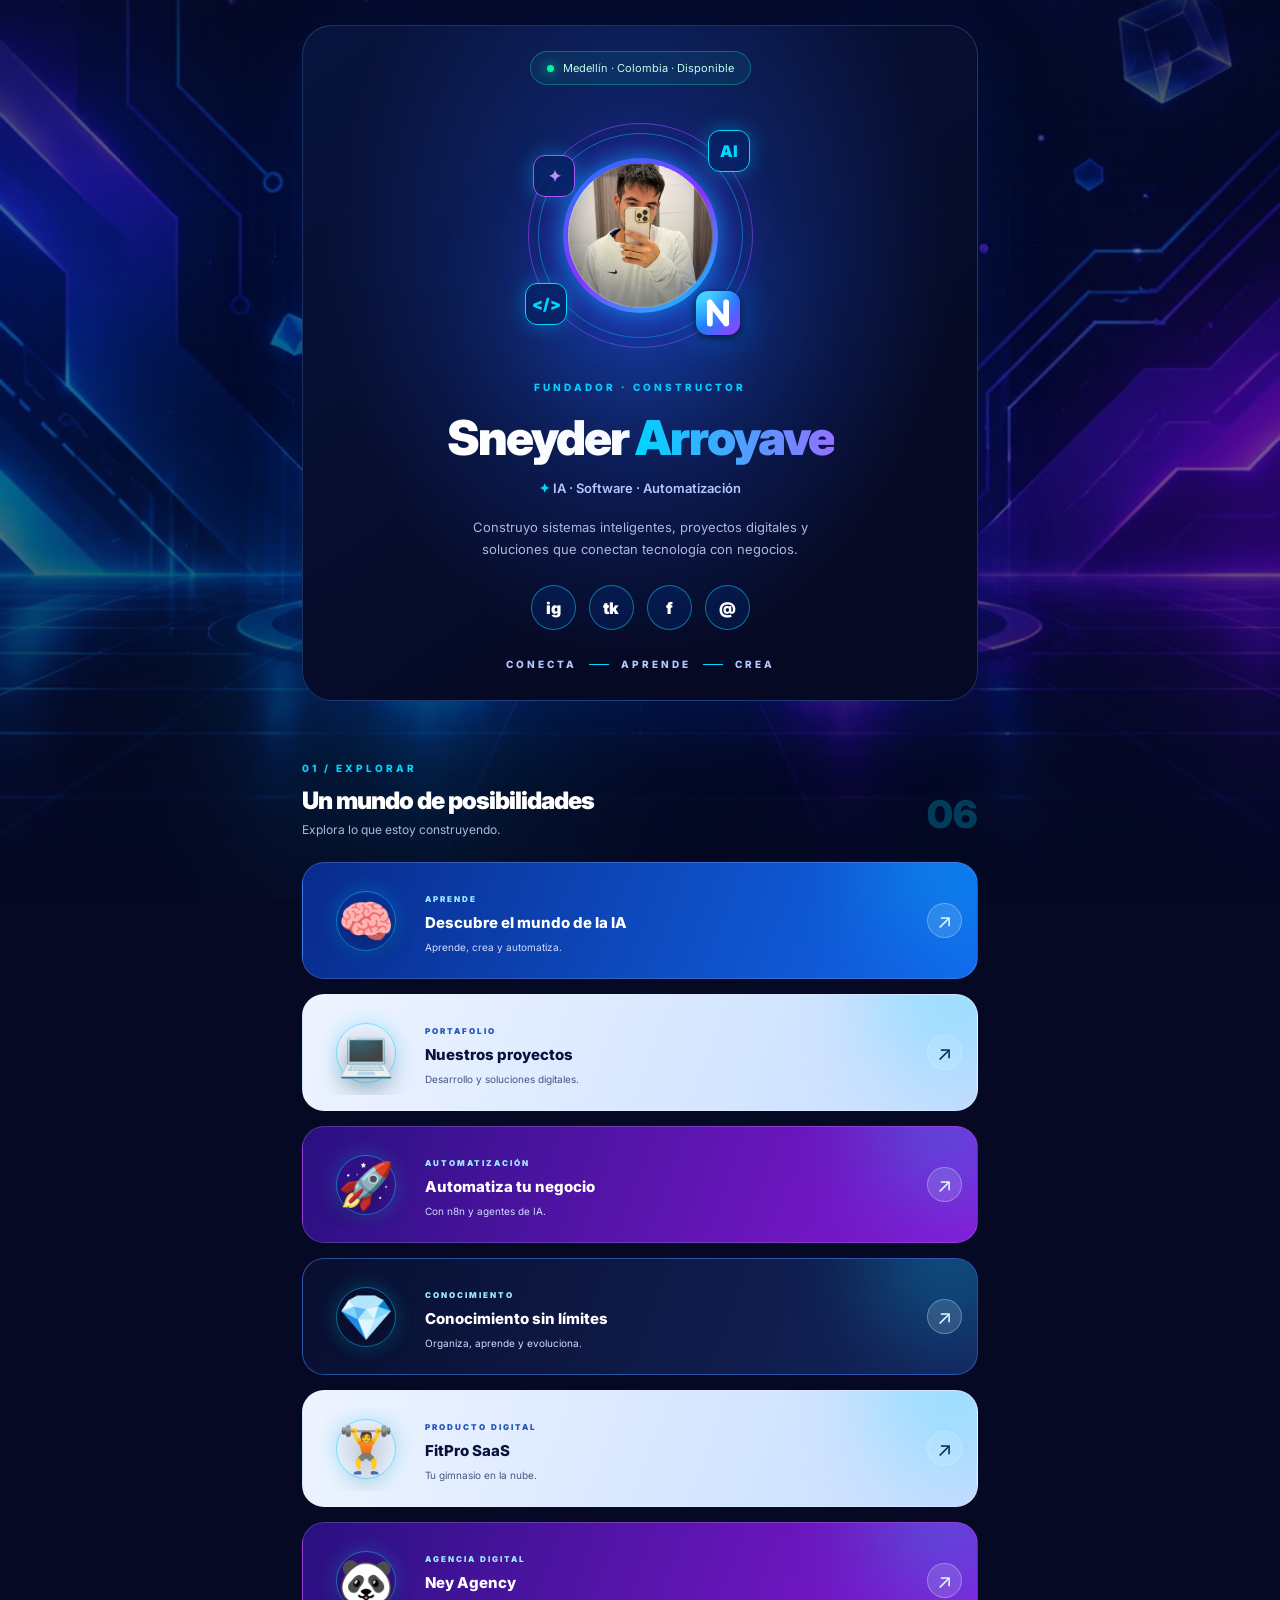
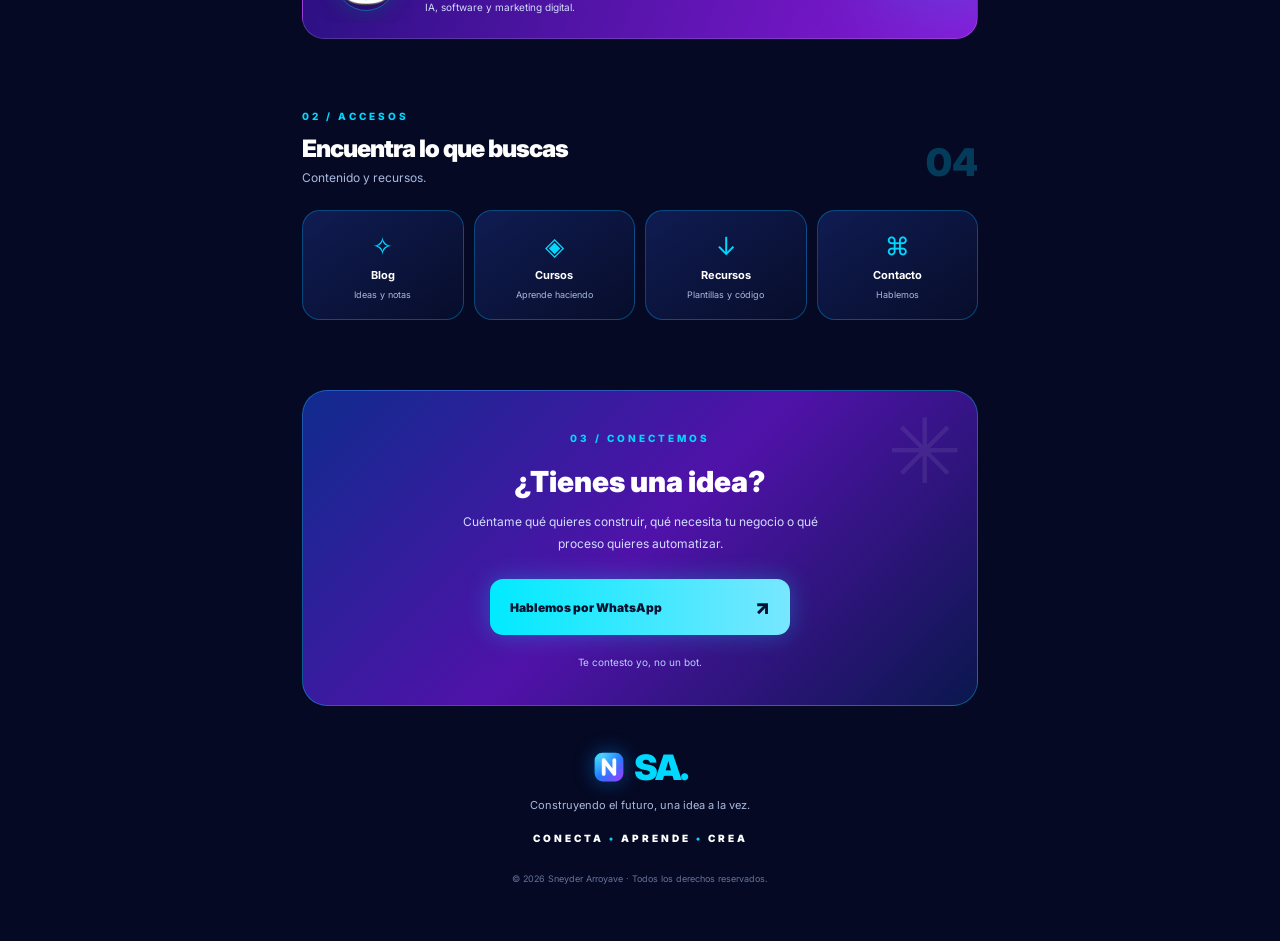
==== commit b6a9c513: "feat(bio): avatar propio y logo vectorial de Ney Agency - Reemplaza el avatar panda por la foto de S" ====
--- a/index.html
+++ b/index.html
@@ -46,10 +46,12 @@
       <div class="orbit orbit-one"></div>
       <div class="orbit orbit-two"></div>
 
-      <!-- IMAGEN PRINCIPAL: PANDA 3D -->
+      <!-- AVATAR + ISOTIPO -->
       <div class="avatar-frame">
-        <img class="avatar-img" src="assets/panda-neon.webp" alt="Panda tecnológico con armadura neón" width="155" height="155">
-      </div>
+        <img class="avatar-img" src="assets/avatar-ney.webp" alt="Sneyder Arroyave" width="155" height="155" decoding="async">
+      </div>
+
+      <img class="brand-badge" src="assets/brand/logo-mark.svg" alt="Ney Agency" width="46" height="46">
 
       <div class="floating-chip chip-ai">AI</div>
       <div class="floating-chip chip-code">&lt;/&gt;</div>
@@ -258,7 +260,10 @@
 
   <!-- FOOTER -->
   <footer>
-    <div class="footer-logo">SA<span>.</span></div>
+    <div class="footer-logo">
+      <img src="assets/brand/logo-mark.svg" alt="Ney Agency" width="30" height="30" loading="lazy">
+      <span class="footer-initials">SA<span>.</span></span>
+    </div>
 
     <p>Construyendo el futuro, una idea a la vez.</p>
 
--- a/styles.css
+++ b/styles.css
@@ -742,3 +742,61 @@
 .link-card.card-dark {
   color: var(--text);
 }
+
+/* ---------- MARCA · avatar con foto e isotipo (2026-11-23) ---------- */
+
+.avatar-frame::after {
+  content: "";
+  position: absolute;
+  inset: 5px;
+  border-radius: 50%;
+  pointer-events: none;
+  box-shadow:
+    inset 0 0 0 1px rgba(255, 255, 255, .22),
+    inset 0 -22px 34px rgba(3, 8, 30, .45);
+}
+
+.avatar-img {
+  background: #0a1230;
+}
+
+.brand-badge {
+  position: absolute;
+  right: 14px;
+  bottom: 14px;
+  width: 46px;
+  height: 46px;
+  z-index: 4;
+  filter:
+    drop-shadow(0 2px 5px rgba(0, 0, 0, .7))
+    drop-shadow(0 0 16px rgba(0, 140, 255, .45));
+}
+
+.footer-logo {
+  display: flex;
+  align-items: center;
+  justify-content: center;
+  gap: 10px;
+  letter-spacing: -2px;
+}
+
+.footer-logo img {
+  display: block;
+  width: 30px;
+  height: 30px;
+  filter: drop-shadow(0 0 10px rgba(0, 140, 255, .45));
+}
+
+@media (max-width: 480px) {
+  .brand-badge {
+    width: 40px;
+    height: 40px;
+    right: 12px;
+    bottom: 12px;
+  }
+
+  .footer-logo img {
+    width: 26px;
+    height: 26px;
+  }
+}
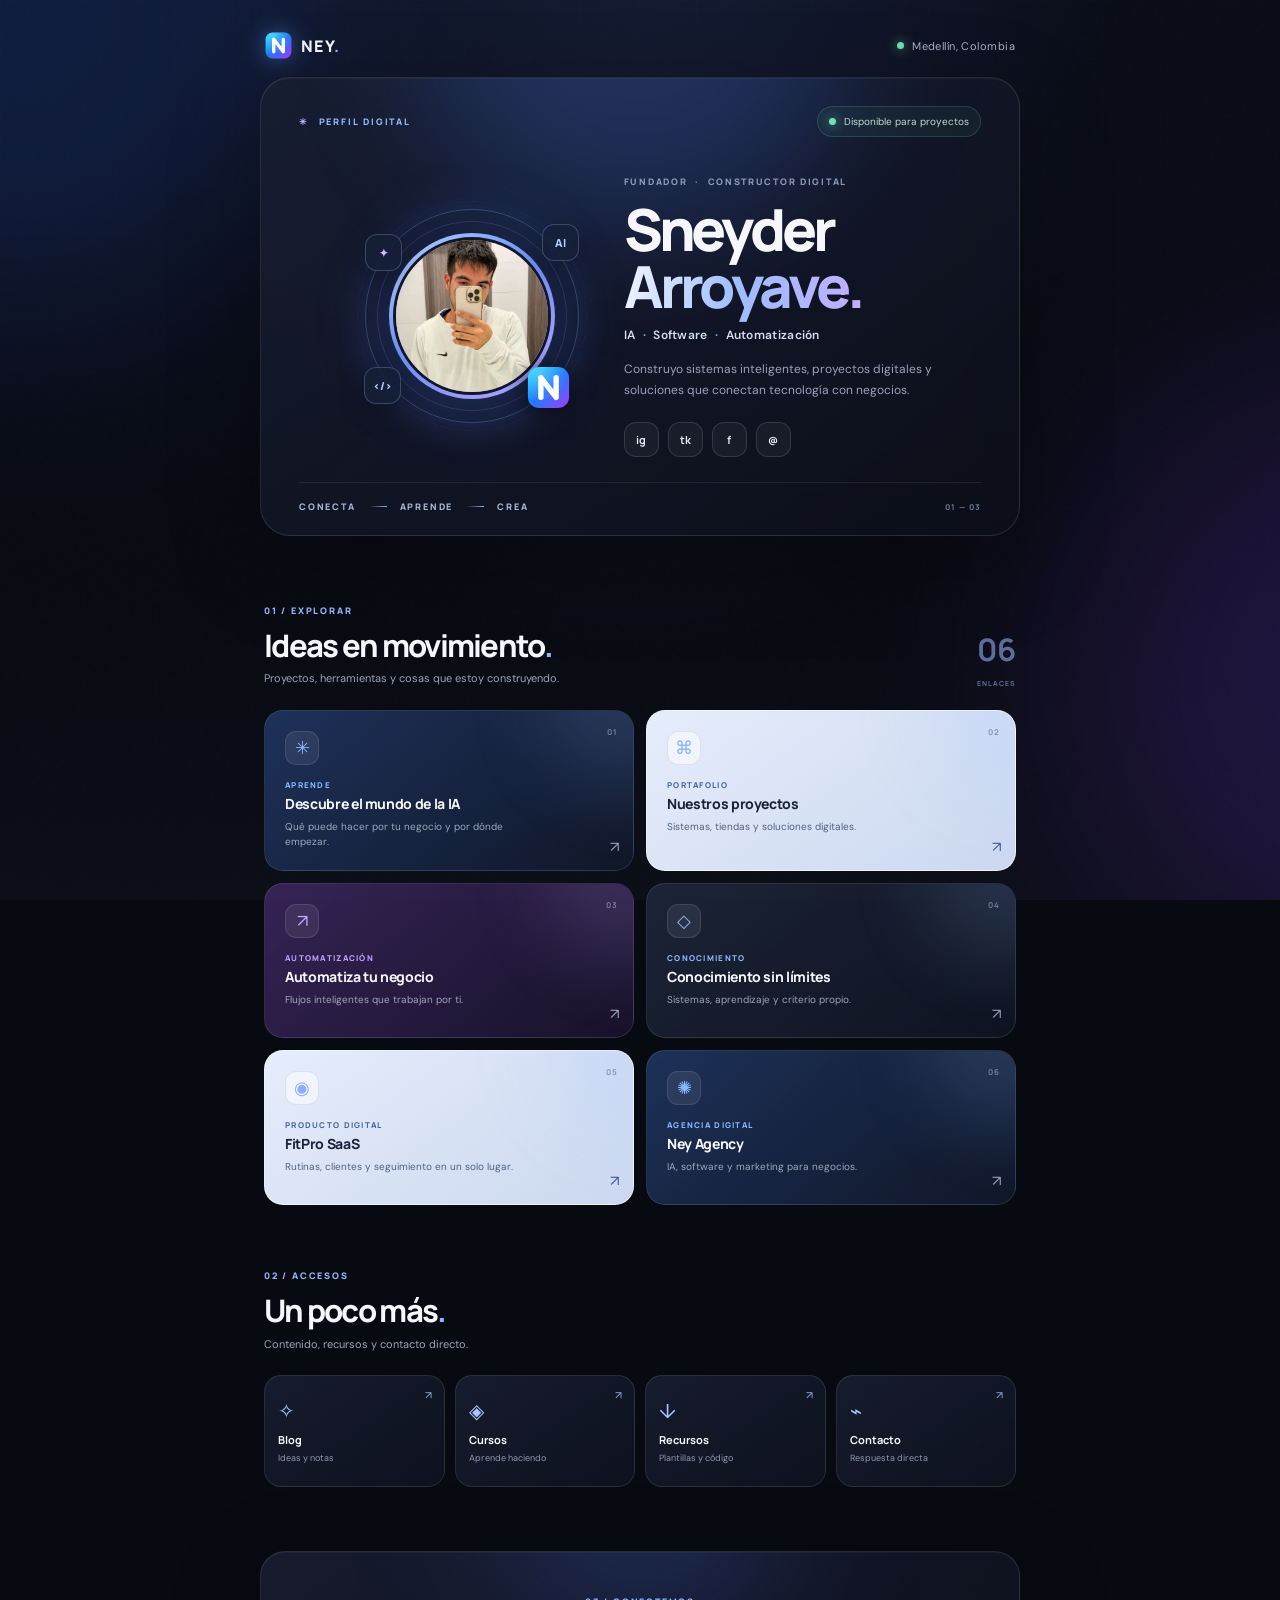
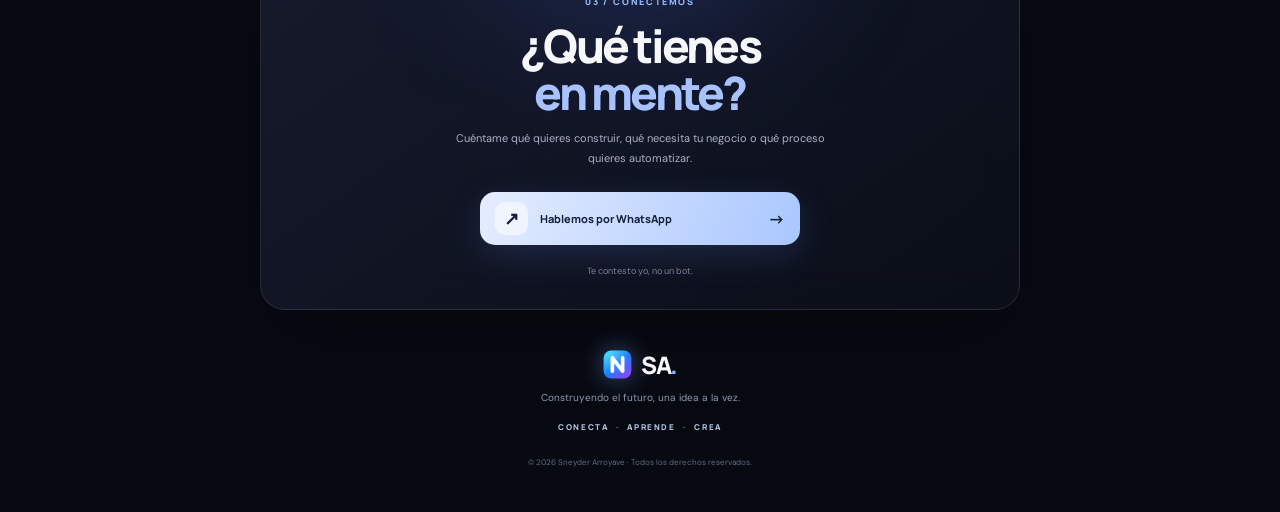
==== commit 5019a24d: "feat(bio): reemplaza el sitio por la version premium de GPT Sustitucion integra del repo por /home/n" ====
--- a/index.html
+++ b/index.html
@@ -2,279 +2,167 @@
 <html lang="es">
 <head>
   <meta charset="UTF-8">
-  <meta name="viewport" content="width=device-width, initial-scale=1.0">
-  <meta name="theme-color" content="#050923">
+  <meta name="viewport" content="width=device-width, initial-scale=1, viewport-fit=cover">
+  <meta name="theme-color" content="#080a12">
   <meta name="description" content="Sneyder Arroyave. IA, software y automatización. Conecta, aprende y crea.">
-  <title>Sneyder Arroyave | IA &amp; Tecnología</title>
+  <title>Sneyder Arroyave — IA, software y automatización</title>
   <link rel="canonical" href="https://sneyder.biolnk.si/">
   <meta property="og:type" content="profile">
-  <meta property="og:title" content="Sneyder Arroyave — CONECTA · APRENDE · CREA">
+  <meta property="og:title" content="Sneyder Arroyave — Conecta · Aprende · Crea">
   <meta property="og:description" content="IA, software y automatización. Ney Agency · FitPro SaaS · Proyectos.">
   <meta property="og:image" content="https://sneyder.biolnk.si/og.png">
   <meta property="og:url" content="https://sneyder.biolnk.si/">
   <meta property="og:locale" content="es_CO">
   <meta name="twitter:card" content="summary_large_image">
   <link rel="icon" href="favicon.svg" type="image/svg+xml">
-  <link rel="preload" as="image" href="img/fondo-neon.webp" type="image/webp">
+  <link rel="preload" as="image" href="assets/avatar-ney.webp">
   <link rel="stylesheet" href="styles.css">
   <link rel="preconnect" href="https://fonts.googleapis.com">
   <link rel="preconnect" href="https://fonts.gstatic.com" crossorigin>
-  <link href="https://fonts.googleapis.com/css2?family=Inter:wght@400;500;600;700;800;900&display=swap" rel="stylesheet">
+  <link href="https://fonts.googleapis.com/css2?family=DM+Sans:wght@400;500;600;700;800&family=Manrope:wght@400;500;600;700;800&display=swap" rel="stylesheet">
+  <script src="script.js" defer></script>
 </head>
+<body>
+  <div class="ambient" aria-hidden="true">
+    <div class="ambient__glow ambient__glow--one"></div>
+    <div class="ambient__glow ambient__glow--two"></div>
+    <div class="ambient__grid"></div>
+    <div class="ambient__noise"></div>
+  </div>
 
-<body>
+  <main class="shell">
+    <header class="topbar reveal">
+      <a class="wordmark" href="#" aria-label="Inicio">
+        <img src="assets/brand/logo-mark.svg" alt="" width="27" height="27">
+        <span>NEY<span class="wordmark__dot">.</span></span>
+      </a>
+      <span class="topbar__location"><i></i> Medellín, Colombia</span>
+    </header>
 
-<div class="background-effects">
-  <div class="orb orb-one"></div>
-  <div class="orb orb-two"></div>
-  <div class="orb orb-three"></div>
-  <div class="grid-background"></div>
-</div>
-
-<main class="bio-container">
-
-  <!-- HERO -->
-  <header class="hero">
-
-    <div class="availability">
-      <span class="status-dot"></span>
-      Medellín · Colombia · Disponible
-    </div>
-
-    <div class="hero-visual">
-
-      <div class="orbit orbit-one"></div>
-      <div class="orbit orbit-two"></div>
-
-      <!-- AVATAR + ISOTIPO -->
-      <div class="avatar-frame">
-        <img class="avatar-img" src="assets/avatar-ney.webp" alt="Sneyder Arroyave" width="155" height="155" decoding="async">
+    <section class="hero panel">
+      <div class="hero__topline reveal">
+        <span class="eyebrow"><span class="eyebrow__spark">✳</span> PERFIL DIGITAL</span>
+        <span class="availability"><i></i> Disponible para proyectos</span>
       </div>
 
-      <img class="brand-badge" src="assets/brand/logo-mark.svg" alt="Ney Agency" width="46" height="46">
+      <div class="hero__identity">
+        <div class="portrait-wrap reveal">
+          <div class="portrait-wrap__halo"></div>
+          <div class="portrait">
+            <img src="assets/avatar-ney.webp" alt="Retrato de Sneyder Arroyave" width="168" height="168" fetchpriority="high">
+          </div>
+          <img class="portrait__brand" src="assets/brand/logo-mark.svg" alt="Ney Agency" width="43" height="43">
+          <span class="float-tag float-tag--ai">AI</span>
+          <span class="float-tag float-tag--code">&lt;/&gt;</span>
+          <span class="float-tag float-tag--spark">✦</span>
+        </div>
 
-      <div class="floating-chip chip-ai">AI</div>
-      <div class="floating-chip chip-code">&lt;/&gt;</div>
-      <div class="floating-chip chip-bolt">✦</div>
-
-      <div class="hero-glow"></div>
-    </div>
-
-    <div class="hero-content">
-      <span class="role">FUNDADOR · CONSTRUCTOR</span>
-
-      <h1>Sneyder <span>Arroyave</span></h1>
-
-      <div class="verified">
-        <span>✦</span> IA · Software · Automatización
+        <div class="hero__copy reveal">
+          <p class="hero__role">FUNDADOR <span>·</span> CONSTRUCTOR DIGITAL</p>
+          <h1>Sneyder<br><span>Arroyave.</span></h1>
+          <p class="hero__specialty">IA <b>·</b> Software <b>·</b> Automatización</p>
+          <p class="hero__description">Construyo sistemas inteligentes, proyectos digitales y soluciones que conectan tecnología con negocios.</p>
+          <nav class="socials" aria-label="Redes sociales">
+            <a href="https://www.instagram.com/sneyder_skr/" target="_blank" rel="noopener noreferrer" aria-label="Instagram">ig</a>
+            <a href="https://www.tiktok.com/@neycreator404" target="_blank" rel="noopener noreferrer" aria-label="TikTok">tk</a>
+            <a href="https://www.facebook.com/sneyder.arroyave.5" target="_blank" rel="noopener noreferrer" aria-label="Facebook">f</a>
+            <a href="#contacto" aria-label="Contacto">@</a>
+          </nav>
+        </div>
       </div>
 
-      <p class="hero-description">
-        Construyo sistemas inteligentes, proyectos digitales
-        y soluciones que conectan tecnología con negocios.
-      </p>
+      <div class="hero__bottom reveal">
+        <span>CONECTA</span><i></i><span>APRENDE</span><i></i><span>CREA</span>
+        <span class="hero__index">01 — 03</span>
+      </div>
+    </section>
 
-      <div class="social-links">
-        <a href="https://www.instagram.com/sneyder_skr/"
-           aria-label="Instagram">ig</a>
-        <a href="https://www.tiktok.com/@neycreator404"
-           aria-label="TikTok">tk</a>
-        <a href="https://www.facebook.com/sneyder.arroyave.5"
-           aria-label="Facebook">f</a>
-        <a href="#contacto" aria-label="Contacto">@</a>
+    <section class="section" id="explorar">
+      <div class="section-heading reveal">
+        <div>
+          <span class="section-kicker">01 / EXPLORAR</span>
+          <h2>Ideas en movimiento<span>.</span></h2>
+          <p>Proyectos, herramientas y cosas que estoy construyendo.</p>
+        </div>
+        <span class="section-count">06<br><small>ENLACES</small></span>
       </div>
-    </div>
 
-    <div class="hero-slogan">
-      <span>CONECTA</span>
-      <i></i>
-      <span>APRENDE</span>
-      <i></i>
-      <span>CREA</span>
-    </div>
+      <div class="projects">
+        <a href="https://wa.me/573228084525?text=Hola%20Sneyder%2C%20quiero%20entender%20c%C3%B3mo%20usar%20IA%20en%20mi%20negocio." class="project project--blue reveal" target="_blank" rel="noopener noreferrer">
+          <span class="project__number">01</span>
+          <span class="project__icon">✳</span>
+          <span class="project__content"><small>APRENDE</small><strong>Descubre el mundo de la IA</strong><em>Qué puede hacer por tu negocio y por dónde empezar.</em></span>
+          <span class="project__arrow">↗</span>
+        </a>
+        <a href="https://github.com/N3KOSAURIO" class="project project--light reveal" target="_blank" rel="noopener noreferrer">
+          <span class="project__number">02</span>
+          <span class="project__icon">⌘</span>
+          <span class="project__content"><small>PORTAFOLIO</small><strong>Nuestros proyectos</strong><em>Sistemas, tiendas y soluciones digitales.</em></span>
+          <span class="project__arrow">↗</span>
+        </a>
+        <a href="https://wa.me/573228084525?text=Hola%20Sneyder%2C%20quiero%20automatizar%20procesos%20de%20mi%20negocio." class="project project--violet reveal" target="_blank" rel="noopener noreferrer">
+          <span class="project__number">03</span>
+          <span class="project__icon">↗</span>
+          <span class="project__content"><small>AUTOMATIZACIÓN</small><strong>Automatiza tu negocio</strong><em>Flujos inteligentes que trabajan por ti.</em></span>
+          <span class="project__arrow">↗</span>
+        </a>
+        <a href="https://wa.me/573228084525?text=Hola%20Sneyder%2C%20me%20interesa%20tu%20contenido%20sobre%20aprendizaje%20y%20sistemas." class="project project--dark reveal" target="_blank" rel="noopener noreferrer">
+          <span class="project__number">04</span>
+          <span class="project__icon">◇</span>
+          <span class="project__content"><small>CONOCIMIENTO</small><strong>Conocimiento sin límites</strong><em>Sistemas, aprendizaje y criterio propio.</em></span>
+          <span class="project__arrow">↗</span>
+        </a>
+        <a href="https://wa.me/573228084525?text=Hola%20Sneyder%2C%20quiero%20saber%20del%20SaaS%20FitPro." class="project project--light reveal" target="_blank" rel="noopener noreferrer">
+          <span class="project__number">05</span>
+          <span class="project__icon">◉</span>
+          <span class="project__content"><small>PRODUCTO DIGITAL</small><strong>FitPro SaaS</strong><em>Rutinas, clientes y seguimiento en un solo lugar.</em></span>
+          <span class="project__arrow">↗</span>
+        </a>
+        <a href="https://kumo.mork.click" class="project project--blue reveal" target="_blank" rel="noopener noreferrer">
+          <span class="project__number">06</span>
+          <span class="project__icon">✺</span>
+          <span class="project__content"><small>AGENCIA DIGITAL</small><strong>Ney Agency</strong><em>IA, software y marketing para negocios.</em></span>
+          <span class="project__arrow">↗</span>
+        </a>
+      </div>
+    </section>
 
-  </header>
+    <section class="section section--short">
+      <div class="section-heading reveal">
+        <div>
+          <span class="section-kicker">02 / ACCESOS</span>
+          <h2>Un poco más<span>.</span></h2>
+          <p>Contenido, recursos y contacto directo.</p>
+        </div>
+      </div>
+      <div class="shortcuts">
+        <a class="shortcut reveal" href="https://wa.me/573228084525?text=Hola%20Sneyder%2C%20quiero%20el%20blog%20nuevo." target="_blank" rel="noopener noreferrer"><span>✧</span><strong>Blog</strong><small>Ideas y notas</small><b>↗</b></a>
+        <a class="shortcut reveal" href="https://wa.me/573228084525?text=Hola%20Sneyder%2C%20info%20de%20los%20cursos." target="_blank" rel="noopener noreferrer"><span>◈</span><strong>Cursos</strong><small>Aprende haciendo</small><b>↗</b></a>
+        <a class="shortcut reveal" href="https://github.com/N3KOSAURIO" target="_blank" rel="noopener noreferrer"><span>↓</span><strong>Recursos</strong><small>Plantillas y código</small><b>↗</b></a>
+        <a class="shortcut reveal" href="https://wa.me/573228084525?text=Hola%20Sneyder%2C%20te%20escribo%20desde%20tu%20bio%20link." target="_blank" rel="noopener noreferrer"><span>⌁</span><strong>Contacto</strong><small>Respuesta directa</small><b>↗</b></a>
+      </div>
+    </section>
 
+    <section class="contact panel reveal" id="contacto">
+      <div class="contact__orb"></div>
+      <span class="section-kicker">03 / CONECTEMOS</span>
+      <h2>¿Qué tienes<br><span>en mente?</span></h2>
+      <p>Cuéntame qué quieres construir, qué necesita tu negocio o qué proceso quieres automatizar.</p>
+      <a class="contact__button" href="https://wa.me/573228084525?text=Hola%20Sneyder%2C%20te%20escribo%20desde%20tu%20bio%20link." target="_blank" rel="noopener noreferrer">
+        <span class="contact__wa">↗</span><span>Hablemos por WhatsApp</span><b>→</b>
+      </a>
+      <small>Te contesto yo, no un bot.</small>
+    </section>
 
-  <!-- PROYECTOS -->
-  <section class="section">
-
-    <div class="section-heading">
-      <div>
-        <span class="section-number">01 / EXPLORAR</span>
-        <h2>Un mundo de posibilidades</h2>
-        <p>Explora lo que estoy construyendo.</p>
-      </div>
-      <span class="section-counter">06</span>
-    </div>
-
-    <div class="links-grid">
-
-      <a href="https://wa.me/573228084525?text=Hola%20Sneyder%2C%20quiero%20entender%20c%C3%B3mo%20usar%20IA%20en%20mi%20negocio." class="link-card card-blue">
-        <div class="card-art art-brain">
-          <span>🧠</span>
-          <div class="art-ring"></div>
-        </div>
-        <div class="card-info">
-          <span class="card-label">APRENDE</span>
-          <h3>Descubre el mundo de la IA</h3>
-          <p>Aprende, crea y automatiza.</p>
-        </div>
-        <span class="card-arrow">↗</span>
+    <footer class="footer reveal">
+      <a class="footer__brand" href="#" aria-label="Volver al inicio">
+        <img src="assets/brand/logo-mark.svg" alt="" width="29" height="29">
+        <span>SA<span>.</span></span>
       </a>
-
-      <a href="https://github.com/N3KOSAURIO" class="link-card card-white">
-        <div class="card-art">
-          <span>💻</span>
-          <div class="art-ring"></div>
-        </div>
-        <div class="card-info">
-          <span class="card-label">PORTAFOLIO</span>
-          <h3>Nuestros proyectos</h3>
-          <p>Desarrollo y soluciones digitales.</p>
-        </div>
-        <span class="card-arrow">↗</span>
-      </a>
-
-      <a href="https://wa.me/573228084525?text=Hola%20Sneyder%2C%20quiero%20automatizar%20procesos%20de%20mi%20negocio." class="link-card card-purple">
-        <div class="card-art">
-          <span>🚀</span>
-          <div class="art-ring"></div>
-        </div>
-        <div class="card-info">
-          <span class="card-label">AUTOMATIZACIÓN</span>
-          <h3>Automatiza tu negocio</h3>
-          <p>Con n8n y agentes de IA.</p>
-        </div>
-        <span class="card-arrow">↗</span>
-      </a>
-
-      <a href="https://wa.me/573228084525?text=Hola%20Sneyder%2C%20me%20interesa%20tu%20contenido%20sobre%20aprendizaje%20y%20sistemas." class="link-card card-dark">
-        <div class="card-art">
-          <span>💎</span>
-          <div class="art-ring"></div>
-        </div>
-        <div class="card-info">
-          <span class="card-label">CONOCIMIENTO</span>
-          <h3>Conocimiento sin límites</h3>
-          <p>Organiza, aprende y evoluciona.</p>
-        </div>
-        <span class="card-arrow">↗</span>
-      </a>
-
-      <a href="https://wa.me/573228084525?text=Hola%20Sneyder%2C%20quiero%20saber%20del%20SaaS%20FitPro." class="link-card card-white">
-        <div class="card-art">
-          <span>🏋️</span>
-          <div class="art-ring"></div>
-        </div>
-        <div class="card-info">
-          <span class="card-label">PRODUCTO DIGITAL</span>
-          <h3>FitPro SaaS</h3>
-          <p>Tu gimnasio en la nube.</p>
-        </div>
-        <span class="card-arrow">↗</span>
-      </a>
-
-      <a href="https://kumo.mork.click" class="link-card card-purple">
-        <div class="card-art">
-          <span>🐼</span>
-          <div class="art-ring"></div>
-        </div>
-        <div class="card-info">
-          <span class="card-label">AGENCIA DIGITAL</span>
-          <h3>Ney Agency</h3>
-          <p>IA, software y marketing digital.</p>
-        </div>
-        <span class="card-arrow">↗</span>
-      </a>
-
-    </div>
-  </section>
-
-
-  <!-- ACCESOS -->
-  <section class="section">
-
-    <div class="section-heading">
-      <div>
-        <span class="section-number">02 / ACCESOS</span>
-        <h2>Encuentra lo que buscas</h2>
-        <p>Contenido y recursos.</p>
-      </div>
-      <span class="section-counter">04</span>
-    </div>
-
-    <div class="quick-grid">
-
-      <a href="https://wa.me/573228084525?text=Hola%20Sneyder%2C%20quiero%20el%20blog%20nuevo." class="quick-card">
-        <span>✧</span>
-        <strong>Blog</strong>
-        <small>Ideas y notas</small>
-      </a>
-
-      <a href="https://wa.me/573228084525?text=Hola%20Sneyder%2C%20info%20de%20los%20cursos." class="quick-card">
-        <span>◈</span>
-        <strong>Cursos</strong>
-        <small>Aprende haciendo</small>
-      </a>
-
-      <a href="https://github.com/N3KOSAURIO" class="quick-card">
-        <span>↓</span>
-        <strong>Recursos</strong>
-        <small>Plantillas y código</small>
-      </a>
-
-      <a href="https://wa.me/573228084525?text=Hola%20Sneyder%2C%20te%20escribo%20desde%20tu%20bio%20link." class="quick-card">
-        <span>⌘</span>
-        <strong>Contacto</strong>
-        <small>Hablemos</small>
-      </a>
-
-    </div>
-  </section>
-
-
-  <!-- CONTACTO -->
-  <section class="contact-section" id="contacto">
-
-    <div class="contact-decoration">✳</div>
-
-    <span class="section-number">03 / CONECTEMOS</span>
-
-    <h2>¿Tienes una idea?</h2>
-
-    <p>
-      Cuéntame qué quieres construir, qué necesita tu negocio
-      o qué proceso quieres automatizar.
-    </p>
-
-    <a href="https://wa.me/573228084525?text=Hola%20Sneyder%2C%20te%20escribo%20desde%20tu%20bio%20link."
-       class="contact-button">
-       Hablemos por WhatsApp <span>↗</span>
-    </a>
-
-    <small>Te contesto yo, no un bot.</small>
-
-  </section>
-
-
-  <!-- FOOTER -->
-  <footer>
-    <div class="footer-logo">
-      <img src="assets/brand/logo-mark.svg" alt="Ney Agency" width="30" height="30" loading="lazy">
-      <span class="footer-initials">SA<span>.</span></span>
-    </div>
-
-    <p>Construyendo el futuro, una idea a la vez.</p>
-
-    <div class="footer-slogan">
-      CONECTA <span>•</span> APRENDE <span>•</span> CREA
-    </div>
-
-    <small>© 2026 Sneyder Arroyave · Todos los derechos reservados.</small>
-  </footer>
-
-</main>
-
+      <p>Construyendo el futuro, una idea a la vez.</p>
+      <div class="footer__motto">CONECTA <i>·</i> APRENDE <i>·</i> CREA</div>
+      <small>© 2026 Sneyder Arroyave · Todos los derechos reservados.</small>
+    </footer>
+  </main>
 </body>
 </html>
--- a/styles.css
+++ b/styles.css
@@ -1,802 +1,170 @@
-
+/* NEY — Premium personal link page */
 :root {
-  --bg: #050923;
-  --bg-card: #0b1645;
-  --blue: #176bff;
-  --cyan: #00d9ff;
-  --purple: #902aff;
-  --text: #ffffff;
-  --muted: #aab9df;
+  color-scheme: dark;
+  --bg: #080a12;
+  --panel: rgba(18, 22, 37, .72);
+  --panel-border: rgba(255,255,255,.10);
+  --text: #f6f7fb;
+  --muted: #9ba3b8;
+  --blue: #7ba7ff;
+  --cyan: #8cecff;
+  --violet: #b79aff;
+  --ease: cubic-bezier(.2,.8,.2,1);
 }
-
-* {
-  margin: 0;
-  padding: 0;
-  box-sizing: border-box;
+* { box-sizing: border-box; margin: 0; padding: 0; }
+html { scroll-behavior: smooth; scroll-padding-top: 24px; }
+body {
+  min-height: 100vh; overflow-x: hidden; background: var(--bg); color: var(--text);
+  font-family: "DM Sans", sans-serif; -webkit-font-smoothing: antialiased;
 }
-
-html {
-  scroll-behavior: smooth;
+a { color: inherit; }
+::selection { background: rgba(135,184,255,.35); color: white; }
+.ambient { position: fixed; inset: 0; z-index: -1; overflow: hidden; pointer-events: none; background:
+  radial-gradient(ellipse at 50% -20%, rgba(65,91,170,.22), transparent 55%),
+  linear-gradient(180deg,#090c17 0%,#080a12 65%,#0b0d17 100%); }
+.ambient__glow { position: absolute; width: 38rem; aspect-ratio: 1; border-radius: 50%; filter: blur(110px); opacity: .17; }
+.ambient__glow--one { background: #356dff; top: -18rem; left: -18rem; }
+.ambient__glow--two { background: #853fff; top: 42%; right: -25rem; }
+.ambient__grid { position: absolute; inset: 0; opacity: .16; background-image: linear-gradient(rgba(166,190,255,.06) 1px,transparent 1px),linear-gradient(90deg,rgba(166,190,255,.06) 1px,transparent 1px); background-size: 58px 58px; mask-image: linear-gradient(to bottom,black,transparent 80%); }
+.ambient__noise { position:absolute; inset:0; opacity:.025; background-image:url("data:image/svg+xml,%3Csvg viewBox='0 0 180 180' xmlns='http://www.w3.org/2000/svg'%3E%3Cfilter id='n'%3E%3CfeTurbulence type='fractalNoise' baseFrequency='.9' numOctaves='3' stitchTiles='stitch'/%3E%3C/filter%3E%3Crect width='100%25' height='100%25' filter='url(%23n)' opacity='.5'/%3E%3C/svg%3E"); }
+.shell { width: min(100% - 36px, 760px); margin: 0 auto; padding: 24px 0 34px; }
+.topbar { display:flex; justify-content:space-between; align-items:center; padding: 0 5px 18px; }
+.wordmark,.footer__brand { display:flex; align-items:center; gap:9px; text-decoration:none; font:800 16px Manrope,sans-serif; letter-spacing:.08em; }
+.wordmark img,.footer__brand img { filter:drop-shadow(0 0 12px rgba(115,165,255,.45)); }
+.wordmark__dot,.footer__brand span span { color:#8eb7ff; }
+.topbar__location { display:flex; align-items:center; gap:8px; color:#aab2c5; font-size:11px; letter-spacing:.04em; }
+.topbar__location i,.availability i { width:7px; height:7px; border-radius:50%; background:#70e0b0; box-shadow:0 0 12px rgba(112,224,176,.8); }
+.panel { position:relative; isolation:isolate; overflow:hidden; border:1px solid var(--panel-border); background:linear-gradient(145deg,rgba(25,31,51,.82),rgba(12,15,26,.78)); box-shadow:0 28px 90px rgba(0,0,0,.28),inset 0 1px rgba(255,255,255,.045); backdrop-filter:blur(24px); -webkit-backdrop-filter:blur(24px); }
+.hero { border-radius:30px; padding:25px 30px 20px; }
+.hero::before { content:""; position:absolute; z-index:-1; width:440px; height:440px; top:-290px; left:50%; transform:translateX(-50%); border-radius:50%; background:rgba(79,127,255,.22); filter:blur(65px); }
+.hero__topline { display:flex; align-items:center; justify-content:space-between; gap:12px; }
+.eyebrow,.section-kicker { color:#94baff; font:800 9px Manrope,sans-serif; letter-spacing:.2em; }
+.eyebrow__spark { color:#c4adff; margin-right:6px; }
+.availability { display:inline-flex; align-items:center; gap:8px; color:#c1d9d0; font-size:10px; padding:8px 11px; border:1px solid rgba(112,224,176,.17); background:rgba(112,224,176,.055); border-radius:30px; }
+.hero__identity { display:grid; grid-template-columns: .9fr 1.1fr; align-items:center; gap:24px; max-width:590px; margin:38px auto 25px; }
+.portrait-wrap { position:relative; width:220px; height:220px; display:grid; place-items:center; justify-self:center; }
+.portrait-wrap__halo { position:absolute; inset:3px; border:1px solid rgba(142,183,255,.28); border-radius:50%; box-shadow:0 0 55px rgba(79,127,255,.16),inset 0 0 35px rgba(79,127,255,.08); animation:halo 6s ease-in-out infinite; }
+.portrait-wrap__halo::before,.portrait-wrap__halo::after { content:""; position:absolute; border:1px solid rgba(179,157,255,.17); border-radius:50%; inset:11px; }
+.portrait-wrap__halo::after { inset:-9px; border-style:dashed; opacity:.35; animation:spin 50s linear infinite; }
+.portrait { width:166px; height:166px; border-radius:50%; padding:4px; background:linear-gradient(145deg,#b8d3ff,#6c8ff4 45%,#bba5ff); box-shadow:0 12px 55px rgba(71,119,255,.28); position:relative; z-index:1; }
+.portrait img { display:block; width:100%; height:100%; border-radius:50%; object-fit:cover; border:3px solid #121727; }
+.portrait__brand { position:absolute; z-index:3; width:43px; height:43px; right:12px; bottom:17px; filter:drop-shadow(0 4px 12px #080a12); }
+.float-tag { position:absolute; z-index:2; display:grid; place-items:center; width:37px; height:37px; border-radius:12px; border:1px solid rgba(183,205,255,.24); background:rgba(21,31,55,.78); color:#b6d0ff; font:800 11px Manrope,sans-serif; box-shadow:0 8px 25px rgba(0,0,0,.25); backdrop-filter:blur(12px); animation:float 5s ease-in-out infinite; }
+.float-tag--ai { top:18px; right:3px; }
+.float-tag--code { bottom:22px; left:2px; animation-delay:-1.7s; }
+.float-tag--spark { top:28px; left:3px; color:#d1baff; animation-delay:-3s; }
+.hero__role { color:#8d9bb8; font:800 9px Manrope,sans-serif; letter-spacing:.19em; }
+.hero__role span { color:#7599e9; padding:0 4px; }
+.hero h1 { margin:13px 0 12px; font:800 clamp(38px,7vw,58px)/.98 Manrope,sans-serif; letter-spacing:-.065em; }
+.hero h1 span { color:transparent; background:linear-gradient(100deg,#eaf1ff 5%,#9dbdff 48%,#c3adff 100%); background-clip:text; -webkit-background-clip:text; }
+.hero__specialty { color:#d4dcef; font-size:12px; font-weight:600; letter-spacing:.025em; }
+.hero__specialty b { color:#829fe3; padding:0 4px; }
+.hero__description { max-width:310px; margin-top:16px; color:var(--muted); font-size:12px; line-height:1.8; }
+.socials { display:flex; gap:9px; margin-top:20px; }
+.socials a { display:grid; place-items:center; width:35px; height:35px; border:1px solid rgba(185,202,239,.16); border-radius:12px; background:rgba(255,255,255,.045); color:#e2e9fb; text-decoration:none; font:700 11px Manrope,sans-serif; transition:transform .3s var(--ease),background .3s,border-color .3s; }
+.socials a:hover { transform:translateY(-4px); background:rgba(119,158,255,.16); border-color:rgba(151,183,255,.45); }
+.hero__bottom { display:flex; align-items:center; justify-content:center; gap:13px; border-top:1px solid rgba(255,255,255,.075); padding-top:17px; color:#aab9d9; font:800 9px Manrope,sans-serif; letter-spacing:.2em; }
+.hero__bottom i { width:18px; height:1px; background:linear-gradient(90deg,transparent,#8daeff); }
+.hero__index { margin-left:auto; color:#68758f; font-size:8px; letter-spacing:.12em; }
+.section { padding:62px 4px 0; }
+.section--short { padding-top:58px; }
+.section-heading { display:flex; justify-content:space-between; align-items:flex-end; gap:18px; margin-bottom:22px; }
+.section-heading h2 { margin:9px 0 7px; font:750 clamp(24px,4vw,31px)/1.15 Manrope,sans-serif; letter-spacing:-.055em; }
+.section-heading h2 span { color:#8eb5ff; }
+.section-heading p { color:var(--muted); font-size:11px; line-height:1.6; }
+.section-count { color:rgba(160,190,255,.55); text-align:right; font:700 31px/.8 Manrope,sans-serif; }
+.section-count small { font:700 7px Manrope,sans-serif; letter-spacing:.15em; }
+.projects { display:grid; grid-template-columns:1fr 1fr; gap:12px; }
+.project { --accent: #9bc0ff; position:relative; isolation:isolate; min-height:143px; padding:18px 17px 16px; display:flex; flex-direction:column; align-items:flex-start; overflow:hidden; border-radius:19px; border:1px solid rgba(255,255,255,.105); text-decoration:none; transition:transform .35s var(--ease),border-color .35s,box-shadow .35s; }
+.project::before { content:""; position:absolute; z-index:-1; width:180px; height:180px; right:-90px; top:-100px; border-radius:50%; background:var(--accent); opacity:.16; filter:blur(42px); transition:opacity .35s,transform .5s var(--ease); }
+.project:hover { transform:translateY(-5px); border-color:color-mix(in srgb,var(--accent),transparent 55%); box-shadow:0 18px 35px rgba(0,0,0,.22); }
+.project:hover::before { opacity:.3; transform:scale(1.35); }
+.project--blue { --accent:#86b8ff; background:linear-gradient(140deg,rgba(36,62,112,.75),rgba(17,24,43,.9)); }
+.project--violet { --accent:#c0a1ff; background:linear-gradient(140deg,rgba(77,48,119,.66),rgba(24,19,43,.94)); }
+.project--dark { --accent:#8db5ff; background:linear-gradient(140deg,rgba(35,45,68,.72),rgba(15,20,33,.94)); }
+.project--light { --accent:#8baeff; color:#18233a; background:linear-gradient(145deg,#e6edfb,#cbd8f0); border-color:rgba(255,255,255,.55); }
+.project--light::before { opacity:.12; }
+.project__number { position:absolute; right:15px; top:15px; color:rgba(210,222,255,.45); font:700 8px Manrope,sans-serif; letter-spacing:.1em; }
+.project--light .project__number { color:rgba(26,44,78,.4); }
+.project__icon { display:grid; place-items:center; width:34px; height:34px; margin-bottom:14px; border-radius:11px; color:var(--accent); background:rgba(255,255,255,.075); border:1px solid rgba(255,255,255,.1); font-size:18px; }
+.project--light .project__icon { background:rgba(255,255,255,.5); border-color:rgba(41,66,111,.1); }
+.project__content { display:flex; flex-direction:column; gap:5px; padding-right:9px; }
+.project__content small { color:var(--accent); font:800 8px Manrope,sans-serif; letter-spacing:.16em; }
+.project--light .project__content small { color:#49689f; }
+.project__content strong { font:750 14px/1.35 Manrope,sans-serif; letter-spacing:-.025em; }
+.project__content em { max-width:250px; color:rgba(223,231,248,.67); font:400 10px/1.55 "DM Sans",sans-serif; font-style:normal; }
+.project--light .project__content em { color:#50617f; }
+.project__arrow { position:absolute; right:14px; bottom:13px; color:rgba(223,233,255,.65); font-size:15px; transition:transform .3s var(--ease); }
+.project--light .project__arrow { color:#425c8b; }
+.project:hover .project__arrow { transform:translate(3px,-3px); }
+.shortcuts { display:grid; grid-template-columns:repeat(4,1fr); gap:10px; }
+.shortcut { position:relative; min-height:112px; display:flex; flex-direction:column; justify-content:center; align-items:flex-start; gap:5px; padding:15px 13px; border:1px solid rgba(255,255,255,.10); border-radius:17px; background:linear-gradient(145deg,rgba(29,37,59,.68),rgba(15,19,32,.85)); text-decoration:none; transition:transform .3s var(--ease),border-color .3s,background .3s; }
+.shortcut:hover { transform:translateY(-4px); border-color:rgba(147,183,255,.42); background:rgba(37,50,80,.75); }
+.shortcut>span { color:#a9c5ff; font-size:20px; margin-bottom:3px; }
+.shortcut strong { font:700 11px Manrope,sans-serif; }
+.shortcut small { color:#8f9ab2; font-size:9px; }
+.shortcut b { position:absolute; right:12px; top:12px; color:#829bc8; font-size:11px; font-weight:500; }
+.contact { margin-top:64px; padding:37px 24px 30px; text-align:center; border-radius:25px; }
+.contact__orb { position:absolute; z-index:-1; width:280px; height:220px; top:-150px; left:50%; transform:translateX(-50%); border-radius:50%; background:#527aff; filter:blur(85px); opacity:.25; }
+.contact h2 { margin:13px 0 12px; font:800 clamp(33px,6vw,46px)/1.02 Manrope,sans-serif; letter-spacing:-.06em; }
+.contact h2 span { color:#a8c2ff; }
+.contact p { max-width:380px; margin:0 auto; color:#a9b2c8; font-size:11px; line-height:1.8; }
+.contact__button { width:min(100%,320px); min-height:53px; display:flex; align-items:center; gap:12px; margin:23px auto 13px; padding:8px 15px; border-radius:15px; background:linear-gradient(110deg,#e5edff,#a9c7ff); color:#14213d; text-decoration:none; font:750 11px Manrope,sans-serif; box-shadow:0 10px 35px rgba(107,151,255,.17); transition:transform .3s var(--ease),box-shadow .3s; }
+.contact__button:hover { transform:translateY(-3px); box-shadow:0 14px 40px rgba(107,151,255,.3); }
+.contact__wa { display:grid; place-items:center; width:33px; height:33px; border-radius:10px; background:rgba(255,255,255,.55); font-size:18px; }
+.contact__button b { margin-left:auto; font-size:17px; }
+.contact>small { color:#77839d; font-size:9px; }
+.footer { padding:38px 10px 8px; text-align:center; }
+.footer__brand { justify-content:center; font-size:24px; letter-spacing:-.06em; }
+.footer p { margin:10px 0 17px; color:#8f99af; font-size:10px; }
+.footer__motto { margin-bottom:17px; color:#b6c6e6; font:800 8px Manrope,sans-serif; letter-spacing:.2em; }
+.footer__motto i { color:#779fe9; font-style:normal; padding:0 4px; }
+.footer>small { color:#5e6980; font-size:8px; }
+.reveal { opacity:0; transform:translateY(18px); transition:opacity .75s var(--ease),transform .75s var(--ease); }
+.reveal.is-visible { opacity:1; transform:translateY(0); }
+@keyframes spin { to { transform:rotate(360deg); } }
+@keyframes float { 0%,100% { transform:translateY(0) rotate(0); } 50% { transform:translateY(-8px) rotate(3deg); } }
+@keyframes halo { 0%,100% { transform:scale(1); opacity:.8; } 50% { transform:scale(1.035); opacity:1; } }
+@media (min-width:900px) { .shell { padding-top:32px; } .hero { padding:28px 38px 22px; } .project { min-height:155px; padding:20px; } }
+@media (max-width:620px) {
+  .shell { width:min(100% - 24px,480px); padding-top:12px; }
+  .topbar { padding:0 5px 13px; }
+  .hero { padding:19px 16px 17px; border-radius:24px; }
+  .hero__topline { align-items:flex-start; }
+  .availability { font-size:9px; padding:7px 9px; }
+  .hero__identity { grid-template-columns:1fr; gap:17px; margin:28px auto 22px; text-align:center; }
+  .portrait-wrap { width:190px; height:190px; }
+  .portrait { width:145px; height:145px; }
+  .portrait__brand { width:39px; height:39px; right:9px; bottom:13px; }
+  .float-tag { width:33px; height:33px; border-radius:10px; }
+  .hero__copy { display:flex; flex-direction:column; align-items:center; }
+  .hero h1 { font-size:46px; }
+  .hero__description { max-width:310px; margin-top:13px; }
+  .socials { margin-top:17px; }
+  .hero__bottom { gap:9px; font-size:8px; letter-spacing:.15em; }
+  .hero__bottom i { width:12px; }
+  .section { padding-top:48px; }
+  .section--short { padding-top:46px; }
+  .section-heading { margin-bottom:17px; }
+  .section-heading h2 { font-size:25px; }
+  .projects { grid-template-columns:1fr; gap:10px; }
+  .project { min-height:119px; display:grid; grid-template-columns:42px 1fr 18px; grid-template-rows:auto; align-items:center; column-gap:11px; padding:15px; }
+  .project__number { right:12px; top:10px; font-size:7px; }
+  .project__icon { grid-column:1; grid-row:1; width:38px; height:38px; margin:0; font-size:17px; }
+  .project__content { grid-column:2; grid-row:1; padding:0 4px 0 0; gap:4px; }
+  .project__content strong { font-size:13px; }
+  .project__content em { font-size:9px; }
+  .project__arrow { position:static; grid-column:3; grid-row:1; align-self:center; font-size:16px; }
+  .shortcuts { grid-template-columns:repeat(2,1fr); gap:9px; }
+  .shortcut { min-height:100px; padding:13px; }
+  .contact { margin-top:49px; padding:31px 18px 25px; }
 }
-
-body {
-  font-family: 'Inter', sans-serif;
-  background: var(--bg);
-  color: var(--text);
-  min-height: 100vh;
-  overflow-x: hidden;
+@media (max-width:360px) {
+  .hero__topline { flex-direction:column; }
+  .hero h1 { font-size:41px; }
+  .hero__bottom { letter-spacing:.1em; }
 }
-
-/* BACKGROUND */
-
-.background-effects {
-  position: fixed;
-  inset: 0;
-  z-index: -2;
-  overflow: hidden;
-  pointer-events: none;
+@media (prefers-reduced-motion:reduce) {
+  *,*::before,*::after { scroll-behavior:auto !important; animation-duration:.01ms !important; animation-iteration-count:1 !important; transition-duration:.01ms !important; }
+  .reveal { opacity:1; transform:none; }
 }
-
-.grid-background {
-  position: absolute;
-  inset: 0;
-  background-image:
-    linear-gradient(rgba(0, 174, 255, .045) 1px, transparent 1px),
-    linear-gradient(90deg, rgba(0, 174, 255, .045) 1px, transparent 1px);
-  background-size: 42px 42px;
-  mask-image: linear-gradient(to bottom, black, transparent 90%);
-}
-
-.orb {
-  position: absolute;
-  border-radius: 50%;
-  filter: blur(100px);
-  opacity: .35;
-}
-
-.orb-one {
-  width: 400px;
-  height: 400px;
-  background: #063cff;
-  top: 0;
-  left: -200px;
-}
-
-.orb-two {
-  width: 350px;
-  height: 350px;
-  background: #8b00ff;
-  top: 35%;
-  right: -200px;
-}
-
-.orb-three {
-  width: 300px;
-  height: 300px;
-  background: #00cfff;
-  bottom: 0;
-  left: 20%;
-}
-
-/* MAIN */
-
-.bio-container {
-  width: min(100%, 720px);
-  margin: auto;
-  padding: 25px 22px 35px;
-}
-
-/* HERO */
-
-.hero {
-  position: relative;
-  text-align: center;
-  padding: 25px 15px 30px;
-  overflow: hidden;
-  border-radius: 30px;
-  background:
-    radial-gradient(ellipse at 50% 35%, #142e82 0%, transparent 65%),
-    linear-gradient(145deg, #08143e, #050923 75%);
-  border: 1px solid rgba(91, 166, 255, .25);
-  box-shadow: 0 20px 80px rgba(0, 65, 255, .15);
-}
-
-.availability {
-  display: inline-flex;
-  align-items: center;
-  gap: 9px;
-  padding: 9px 16px;
-  border: 1px solid rgba(0, 255, 190, .3);
-  background: rgba(0, 255, 190, .07);
-  border-radius: 30px;
-  font-size: 11px;
-  color: #c2ffe9;
-}
-
-.status-dot {
-  width: 7px;
-  height: 7px;
-  background: #00f5a0;
-  border-radius: 50%;
-  box-shadow: 0 0 12px #00f5a0;
-}
-
-/* AVATAR */
-
-.hero-visual {
-  position: relative;
-  width: 230px;
-  height: 230px;
-  margin: 35px auto 25px;
-  display: grid;
-  place-items: center;
-}
-
-.avatar-frame {
-  position: relative;
-  width: 155px;
-  height: 155px;
-  border-radius: 50%;
-  z-index: 2;
-  display: grid;
-  place-items: center;
-  background: linear-gradient(145deg, #1b7fff, #8b31ff, #00d9ff);
-  padding: 5px;
-  box-shadow:
-    0 0 25px rgba(0, 179, 255, .7),
-    0 0 65px rgba(102, 0, 255, .4);
-}
-
-.avatar-placeholder {
-  width: 100%;
-  height: 100%;
-  background: #0b1749;
-  border-radius: 50%;
-  display: grid;
-  place-items: center;
-  font-size: 75px;
-  border: 4px solid #07102e;
-  overflow: hidden;
-}
-
-.avatar-frame img {
-  width: 100%;
-  height: 100%;
-  object-fit: cover;
-  border-radius: 50%;
-}
-
-.orbit {
-  position: absolute;
-  border: 1px solid rgba(0, 200, 255, .5);
-  border-radius: 50%;
-}
-
-.orbit-one {
-  width: 205px;
-  height: 205px;
-  animation: rotate 15s linear infinite;
-}
-
-.orbit-two {
-  width: 225px;
-  height: 225px;
-  border-color: rgba(149, 76, 255, .6);
-  animation: rotate 22s linear infinite reverse;
-}
-
-.hero-glow {
-  position: absolute;
-  width: 150px;
-  height: 50px;
-  background: var(--blue);
-  filter: blur(65px);
-  bottom: 10px;
-}
-
-.floating-chip {
-  position: absolute;
-  z-index: 3;
-  width: 42px;
-  height: 42px;
-  display: grid;
-  place-items: center;
-  border: 1px solid var(--cyan);
-  border-radius: 12px;
-  background: rgba(7, 35, 100, .85);
-  box-shadow: 0 0 20px rgba(0, 190, 255, .4);
-  color: var(--cyan);
-  font-weight: 900;
-}
-
-.chip-ai {
-  top: 10px;
-  right: 5px;
-}
-
-.chip-code {
-  bottom: 25px;
-  left: 0;
-}
-
-.chip-bolt {
-  top: 35px;
-  left: 8px;
-  color: #c08aff;
-  border-color: #a25aff;
-}
-
-/* HERO TEXT */
-
-.role,
-.section-number {
-  color: var(--cyan);
-  font-size: 10px;
-  letter-spacing: 3px;
-  font-weight: 800;
-}
-
-.hero h1 {
-  font-size: clamp(32px, 7vw, 48px);
-  font-weight: 900;
-  letter-spacing: -2px;
-  margin: 13px 0;
-}
-
-.hero h1 span {
-  background: linear-gradient(90deg, #00d9ff, #9471ff);
-  -webkit-background-clip: text;
-  background-clip: text;
-  color: transparent;
-}
-
-.verified {
-  font-size: 13px;
-  color: #b4c8ff;
-  font-weight: 600;
-}
-
-.verified span {
-  color: var(--cyan);
-}
-
-.hero-description {
-  max-width: 390px;
-  margin: 20px auto;
-  color: var(--muted);
-  line-height: 1.7;
-  font-size: 13px;
-}
-
-.social-links {
-  display: flex;
-  justify-content: center;
-  gap: 13px;
-  margin: 25px 0;
-}
-
-.social-links a {
-  width: 45px;
-  height: 45px;
-  display: grid;
-  place-items: center;
-  border-radius: 50%;
-  border: 1px solid rgba(0, 217, 255, .5);
-  color: white;
-  text-decoration: none;
-  font-weight: 900;
-  font-size: 16px;
-  background: rgba(0, 100, 255, .12);
-  transition: .3s;
-}
-
-.social-links a:hover {
-  background: var(--blue);
-  transform: translateY(-5px);
-  box-shadow: 0 0 20px var(--blue);
-}
-
-.hero-slogan {
-  display: flex;
-  align-items: center;
-  justify-content: center;
-  gap: 12px;
-  color: #b6c8ff;
-  font-size: 10px;
-  font-weight: 800;
-  letter-spacing: 3px;
-  margin-top: 28px;
-}
-
-.hero-slogan i {
-  width: 20px;
-  height: 1px;
-  background: var(--cyan);
-}
-
-/* SECTIONS */
-
-.section {
-  padding: 55px 0 10px;
-}
-
-.section-heading {
-  display: flex;
-  align-items: flex-end;
-  justify-content: space-between;
-  margin-bottom: 25px;
-}
-
-.section-heading h2 {
-  font-size: 24px;
-  font-weight: 900;
-  margin: 10px 0 7px;
-  letter-spacing: -1px;
-}
-
-.section-heading p {
-  color: var(--muted);
-  font-size: 12px;
-}
-
-.section-counter {
-  font-size: 38px;
-  font-weight: 900;
-  color: rgba(0, 217, 255, .25);
-}
-
-/* LINK CARDS */
-
-.links-grid {
-  display: flex;
-  flex-direction: column;
-  gap: 15px;
-}
-
-.link-card {
-  position: relative;
-  display: flex;
-  align-items: center;
-  min-height: 115px;
-  padding: 15px;
-  border-radius: 22px;
-  overflow: hidden;
-  text-decoration: none;
-  transition: .3s ease;
-  border: 1px solid rgba(255, 255, 255, .16);
-}
-
-.link-card::before {
-  content: "";
-  position: absolute;
-  width: 160px;
-  height: 160px;
-  border-radius: 50%;
-  filter: blur(45px);
-  opacity: .25;
-  right: -50px;
-  top: -80px;
-  background: var(--cyan);
-}
-
-.link-card:hover {
-  transform: translateY(-4px) scale(1.01);
-  box-shadow: 0 12px 35px rgba(0, 100, 255, .25);
-}
-
-.card-blue {
-  background: linear-gradient(110deg, #092b8d, #1268ed);
-}
-
-.card-purple {
-  background: linear-gradient(110deg, #291080, #8719d8);
-}
-
-.card-dark {
-  background: linear-gradient(110deg, #080f30, #14245c);
-  border-color: rgba(67, 139, 255, .5);
-}
-
-.card-white {
-  background: linear-gradient(110deg, #eef4ff, #c6ddff);
-  color: #07123c;
-}
-
-.card-white .card-label {
-  color: #2456b4;
-}
-
-.card-white .card-info p {
-  color: #44567e;
-}
-
-.card-art {
-  width: 95px;
-  height: 85px;
-  flex-shrink: 0;
-  position: relative;
-  display: grid;
-  place-items: center;
-  overflow: hidden;
-}
-
-.card-art > span {
-  font-size: 45px;
-  z-index: 2;
-  filter: drop-shadow(0 8px 12px rgba(0, 0, 0, .3));
-  transition: .4s;
-}
-
-.link-card:hover .card-art > span {
-  transform: scale(1.2) rotate(-8deg);
-}
-
-.art-ring {
-  position: absolute;
-  width: 60px;
-  height: 60px;
-  border: 1px solid rgba(0, 217, 255, .5);
-  border-radius: 50%;
-  box-shadow: 0 0 20px rgba(0, 217, 255, .25);
-}
-
-.card-info {
-  position: relative;
-  z-index: 2;
-  flex: 1;
-  min-width: 0;
-  padding-left: 12px;
-}
-
-.card-label {
-  color: #9deaff;
-  font-size: 8px;
-  letter-spacing: 2px;
-  font-weight: 900;
-}
-
-.card-info h3 {
-  font-size: 15px;
-  font-weight: 800;
-  margin: 7px 0;
-  line-height: 1.3;
-}
-
-.card-info p {
-  font-size: 10px;
-  color: #d3dcff;
-  line-height: 1.5;
-}
-
-.card-arrow {
-  width: 35px;
-  height: 35px;
-  display: grid;
-  place-items: center;
-  flex-shrink: 0;
-  background: rgba(255, 255, 255, .15);
-  border: 1px solid rgba(255, 255, 255, .3);
-  border-radius: 50%;
-  font-size: 20px;
-  margin-left: 8px;
-}
-
-/* QUICK LINKS */
-
-.quick-grid {
-  display: grid;
-  grid-template-columns: repeat(4, 1fr);
-  gap: 10px;
-}
-
-.quick-card {
-  min-height: 110px;
-  border-radius: 18px;
-  border: 1px solid rgba(0, 174, 255, .35);
-  background: linear-gradient(145deg, #101c52, #070d2a);
-  text-decoration: none;
-  color: white;
-  display: flex;
-  flex-direction: column;
-  align-items: center;
-  justify-content: center;
-  gap: 7px;
-  transition: .3s;
-}
-
-.quick-card:hover {
-  border-color: var(--cyan);
-  transform: translateY(-5px);
-  box-shadow: 0 0 20px rgba(0, 217, 255, .2);
-}
-
-.quick-card > span {
-  font-size: 25px;
-  color: var(--cyan);
-}
-
-.quick-card strong {
-  font-size: 11px;
-}
-
-.quick-card small {
-  font-size: 9px;
-  color: var(--muted);
-}
-
-/* CONTACT */
-
-.contact-section {
-  position: relative;
-  overflow: hidden;
-  margin-top: 60px;
-  padding: 35px 25px;
-  border-radius: 25px;
-  text-align: center;
-  background: linear-gradient(135deg, #102b8e, #5012a9, #0a174d);
-  border: 1px solid rgba(0, 217, 255, .35);
-}
-
-.contact-decoration {
-  position: absolute;
-  right: 15px;
-  top: 5px;
-  font-size: 90px;
-  color: rgba(255, 255, 255, .08);
-}
-
-.contact-section h2 {
-  font-size: 29px;
-  font-weight: 900;
-  margin: 18px 0 12px;
-}
-
-.contact-section p {
-  max-width: 400px;
-  margin: auto;
-  font-size: 12px;
-  line-height: 1.8;
-  color: #d1dcff;
-}
-
-.contact-button {
-  display: flex;
-  justify-content: space-between;
-  align-items: center;
-  max-width: 300px;
-  margin: 25px auto 15px;
-  padding: 16px 20px;
-  border-radius: 13px;
-  color: #07132f;
-  background: linear-gradient(90deg, #00eaff, #78e7ff);
-  font-size: 12px;
-  font-weight: 900;
-  text-decoration: none;
-  box-shadow: 0 0 25px rgba(0, 217, 255, .3);
-  transition: .3s;
-}
-
-.contact-button:hover {
-  transform: scale(1.04);
-  box-shadow: 0 0 35px rgba(0, 217, 255, .6);
-}
-
-.contact-button span {
-  font-size: 20px;
-}
-
-.contact-section small {
-  font-size: 10px;
-  color: #b7d0ff;
-}
-
-/* FOOTER */
-
-footer {
-  text-align: center;
-  padding: 40px 10px 20px;
-}
-
-.footer-logo {
-  font-size: 35px;
-  font-weight: 900;
-  letter-spacing: -3px;
-}
-
-.footer-logo span {
-  color: var(--cyan);
-}
-
-footer p {
-  color: var(--muted);
-  font-size: 11px;
-  margin: 10px 0 20px;
-}
-
-.footer-slogan {
-  font-size: 10px;
-  font-weight: 900;
-  letter-spacing: 3px;
-  margin-bottom: 22px;
-}
-
-.footer-slogan span {
-  color: var(--cyan);
-}
-
-footer > small {
-  color: #66749d;
-  font-size: 9px;
-}
-
-/* ANIMATIONS */
-
-@keyframes rotate {
-  from { transform: rotate(0deg); }
-  to { transform: rotate(360deg); }
-}
-
-/* RESPONSIVE */
-
-@media (max-width: 480px) {
-
-  .bio-container {
-    padding: 12px 12px 25px;
-  }
-
-  .hero {
-    padding: 20px 12px 25px;
-  }
-
-  .hero-visual {
-    transform: scale(.95);
-    margin: 25px auto;
-  }
-
-  .hero h1 {
-    font-size: 34px;
-  }
-
-  .section-heading h2 {
-    font-size: 20px;
-  }
-
-  .link-card {
-    min-height: 105px;
-    padding: 10px;
-  }
-
-  .card-art {
-    width: 75px;
-  }
-
-  .card-art > span {
-    font-size: 38px;
-  }
-
-  .card-info {
-    padding-left: 7px;
-  }
-
-  .card-info h3 {
-    font-size: 13px;
-  }
-
-  .card-info p {
-    font-size: 9px;
-  }
-
-  .card-arrow {
-    width: 30px;
-    height: 30px;
-  }
-
-  .quick-grid {
-    grid-template-columns: repeat(2, 1fr);
-  }
-
-  .quick-card {
-    min-height: 100px;
-  }
-}
-
-@media (prefers-reduced-motion: reduce) {
-  *,
-  *::before,
-  *::after {
-    animation-duration: .01ms !important;
-    animation-iteration-count: 1 !important;
-    scroll-behavior: auto !important;
-    transition-duration: .01ms !important;
-  }
-}
-
-/* ===== INTEGRACIÓN: fondo neón (única imagen del sitio) ===== */
-
-.background-effects::before {
-  content: "";
-  position: absolute;
-  inset: 0;
-  background: url("img/fondo-neon.webp") center bottom / cover no-repeat;
-  opacity: .7;
-}
-
-.background-effects::after {
-  content: "";
-  position: absolute;
-  inset: 0;
-  background: linear-gradient(
-    to bottom,
-    rgba(5, 9, 35, .72) 0%,
-    rgba(5, 9, 35, .3) 22%,
-    rgba(5, 9, 35, .34) 55%,
-    rgba(5, 9, 35, .8) 100%
-  );
-}
-
-/* Fix de contraste: sin esto el <a> hereda el azul por defecto del navegador
-   y los títulos quedan azul oscuro sobre fondo saturado. Solo las tarjetas
-   oscuras: las .card-white definen su propio texto oscuro. */
-.link-card.card-blue,
-.link-card.card-purple,
-.link-card.card-dark {
-  color: var(--text);
-}
-
-/* ---------- MARCA · avatar con foto e isotipo (2026-11-23) ---------- */
-
-.avatar-frame::after {
-  content: "";
-  position: absolute;
-  inset: 5px;
-  border-radius: 50%;
-  pointer-events: none;
-  box-shadow:
-    inset 0 0 0 1px rgba(255, 255, 255, .22),
-    inset 0 -22px 34px rgba(3, 8, 30, .45);
-}
-
-.avatar-img {
-  background: #0a1230;
-}
-
-.brand-badge {
-  position: absolute;
-  right: 14px;
-  bottom: 14px;
-  width: 46px;
-  height: 46px;
-  z-index: 4;
-  filter:
-    drop-shadow(0 2px 5px rgba(0, 0, 0, .7))
-    drop-shadow(0 0 16px rgba(0, 140, 255, .45));
-}
-
-.footer-logo {
-  display: flex;
-  align-items: center;
-  justify-content: center;
-  gap: 10px;
-  letter-spacing: -2px;
-}
-
-.footer-logo img {
-  display: block;
-  width: 30px;
-  height: 30px;
-  filter: drop-shadow(0 0 10px rgba(0, 140, 255, .45));
-}
-
-@media (max-width: 480px) {
-  .brand-badge {
-    width: 40px;
-    height: 40px;
-    right: 12px;
-    bottom: 12px;
-  }
-
-  .footer-logo img {
-    width: 26px;
-    height: 26px;
-  }
-}
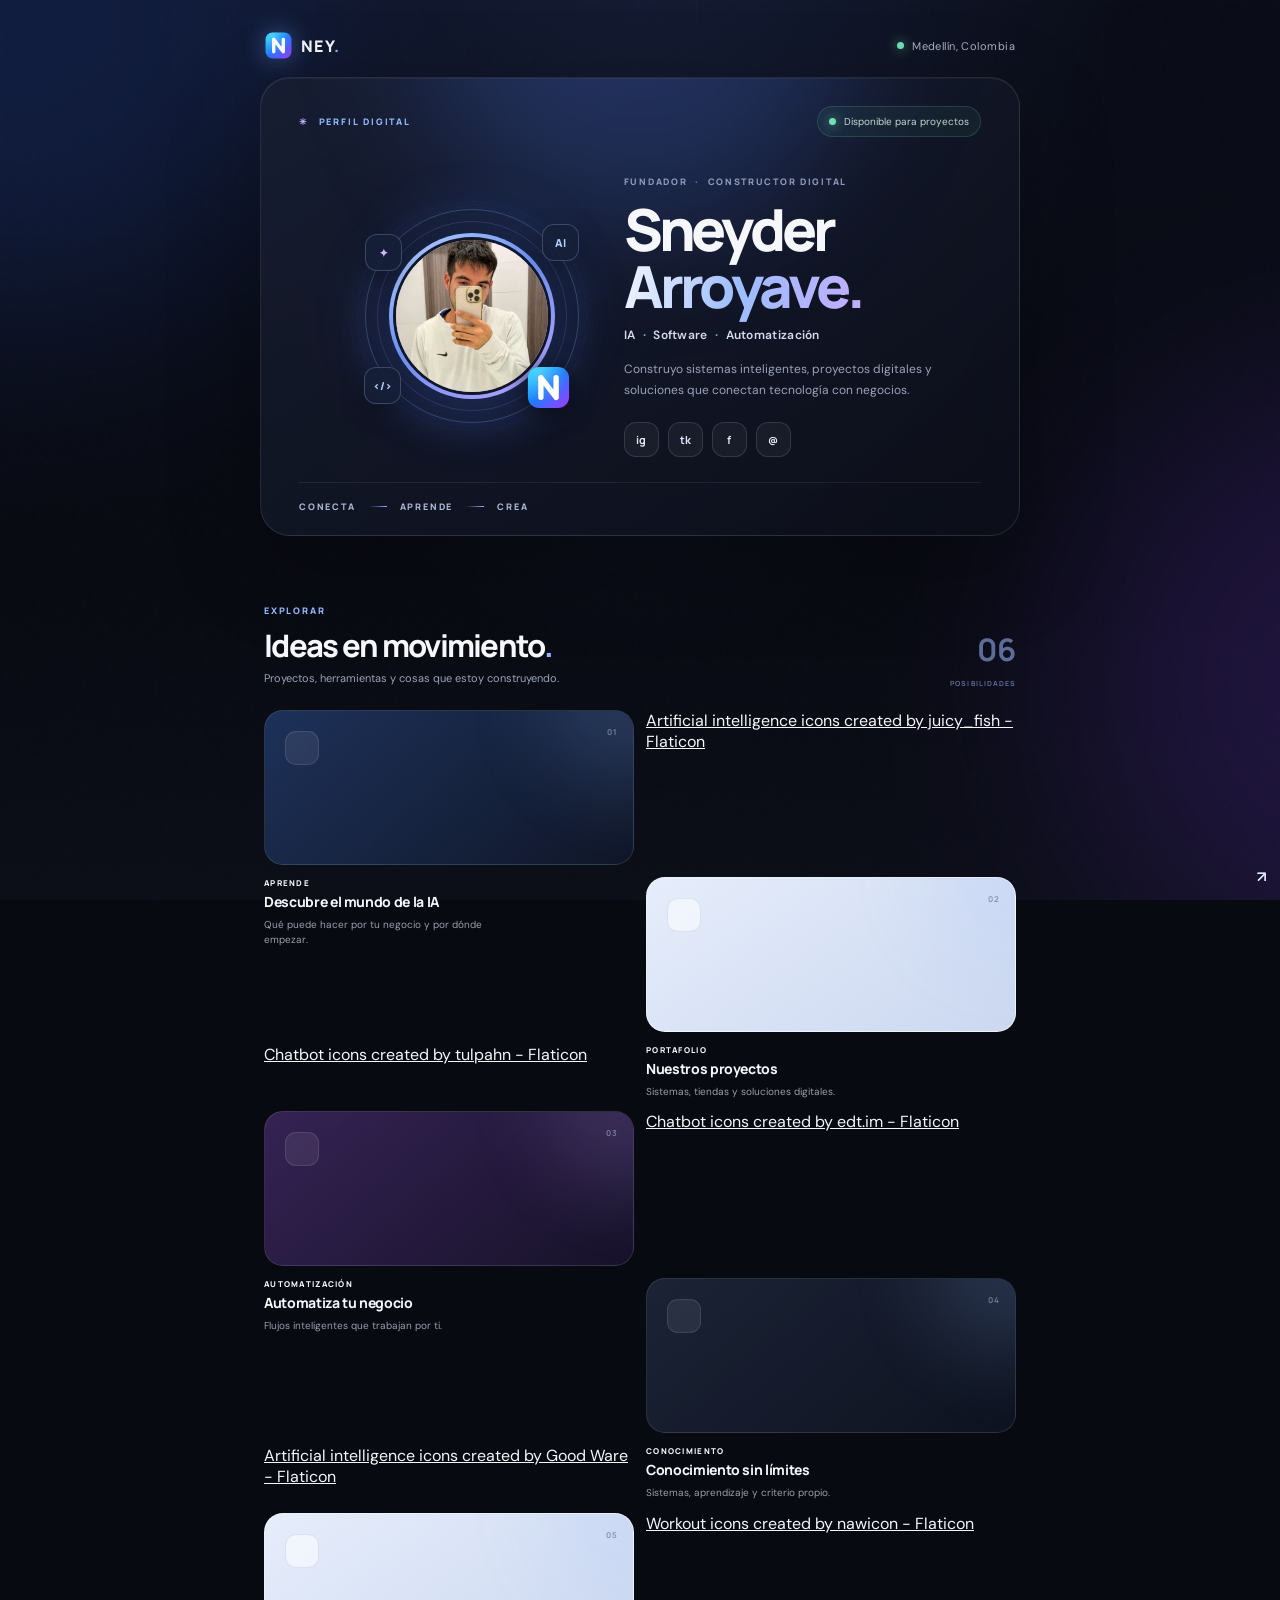
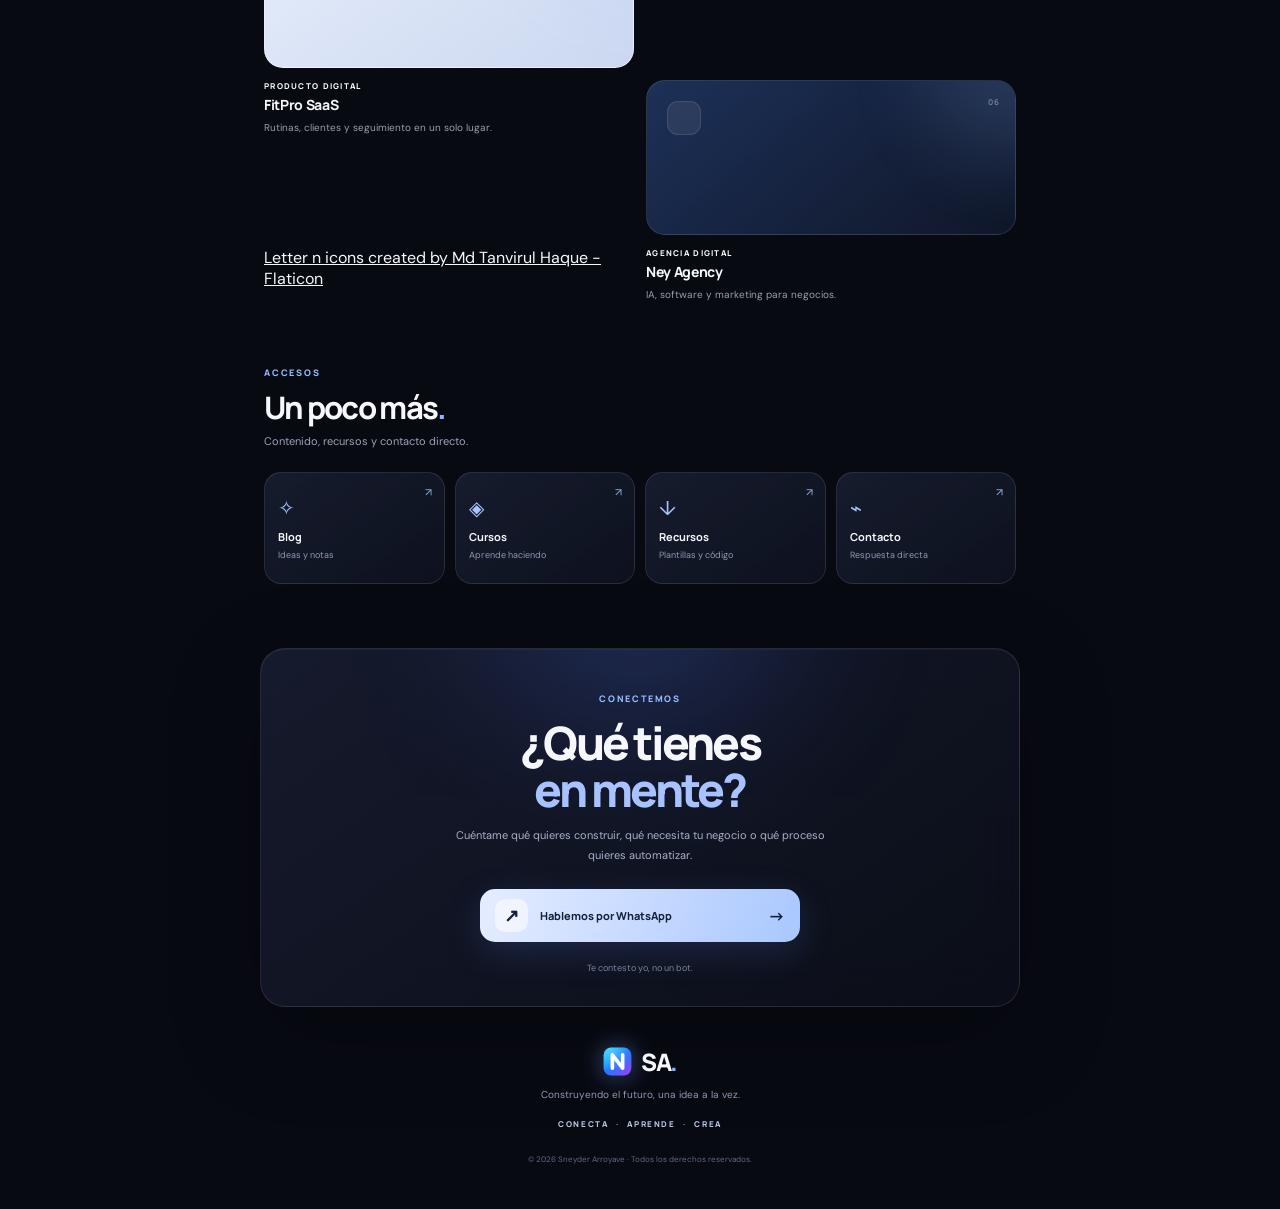
==== commit 644a3814: "Update section titles and project icons in index.html Ney quitó algunos numeros que habian demas y c" ====
--- a/index.html
+++ b/index.html
@@ -73,54 +73,54 @@
 
       <div class="hero__bottom reveal">
         <span>CONECTA</span><i></i><span>APRENDE</span><i></i><span>CREA</span>
-        <span class="hero__index">01 — 03</span>
+        <span class="hero__index"> </span>
       </div>
     </section>
 
     <section class="section" id="explorar">
       <div class="section-heading reveal">
         <div>
-          <span class="section-kicker">01 / EXPLORAR</span>
+          <span class="section-kicker"> EXPLORAR</span>
           <h2>Ideas en movimiento<span>.</span></h2>
           <p>Proyectos, herramientas y cosas que estoy construyendo.</p>
         </div>
-        <span class="section-count">06<br><small>ENLACES</small></span>
+        <span class="section-count">06<br><small>POSIBILIDADES</small></span>
       </div>
 
       <div class="projects">
         <a href="https://wa.me/573228084525?text=Hola%20Sneyder%2C%20quiero%20entender%20c%C3%B3mo%20usar%20IA%20en%20mi%20negocio." class="project project--blue reveal" target="_blank" rel="noopener noreferrer">
           <span class="project__number">01</span>
-          <span class="project__icon">✳</span>
+          <span class="project__icon"><a href="https://www.flaticon.com/free-icons/artificial-intelligence" title="artificial intelligence icons">Artificial intelligence icons created by juicy_fish - Flaticon</a></span>
           <span class="project__content"><small>APRENDE</small><strong>Descubre el mundo de la IA</strong><em>Qué puede hacer por tu negocio y por dónde empezar.</em></span>
           <span class="project__arrow">↗</span>
         </a>
         <a href="https://github.com/N3KOSAURIO" class="project project--light reveal" target="_blank" rel="noopener noreferrer">
           <span class="project__number">02</span>
-          <span class="project__icon">⌘</span>
+          <span class="project__icon"><a href="https://www.flaticon.com/free-icons/chatbot" title="chatbot icons">Chatbot icons created by tulpahn - Flaticon</a></span>
           <span class="project__content"><small>PORTAFOLIO</small><strong>Nuestros proyectos</strong><em>Sistemas, tiendas y soluciones digitales.</em></span>
           <span class="project__arrow">↗</span>
         </a>
         <a href="https://wa.me/573228084525?text=Hola%20Sneyder%2C%20quiero%20automatizar%20procesos%20de%20mi%20negocio." class="project project--violet reveal" target="_blank" rel="noopener noreferrer">
           <span class="project__number">03</span>
-          <span class="project__icon">↗</span>
+          <span class="project__icon"><a href="https://www.flaticon.com/free-icons/chatbot" title="chatbot icons">Chatbot icons created by edt.im - Flaticon</a></span>
           <span class="project__content"><small>AUTOMATIZACIÓN</small><strong>Automatiza tu negocio</strong><em>Flujos inteligentes que trabajan por ti.</em></span>
           <span class="project__arrow">↗</span>
         </a>
         <a href="https://wa.me/573228084525?text=Hola%20Sneyder%2C%20me%20interesa%20tu%20contenido%20sobre%20aprendizaje%20y%20sistemas." class="project project--dark reveal" target="_blank" rel="noopener noreferrer">
           <span class="project__number">04</span>
-          <span class="project__icon">◇</span>
+          <span class="project__icon"><a href="https://www.flaticon.com/free-icons/artificial-intelligence" title="artificial intelligence icons">Artificial intelligence icons created by Good Ware - Flaticon</a></span>
           <span class="project__content"><small>CONOCIMIENTO</small><strong>Conocimiento sin límites</strong><em>Sistemas, aprendizaje y criterio propio.</em></span>
           <span class="project__arrow">↗</span>
         </a>
         <a href="https://wa.me/573228084525?text=Hola%20Sneyder%2C%20quiero%20saber%20del%20SaaS%20FitPro." class="project project--light reveal" target="_blank" rel="noopener noreferrer">
           <span class="project__number">05</span>
-          <span class="project__icon">◉</span>
+          <span class="project__icon"><a href="https://www.flaticon.com/free-icons/workout" title="workout icons">Workout icons created by nawicon - Flaticon</a></span>
           <span class="project__content"><small>PRODUCTO DIGITAL</small><strong>FitPro SaaS</strong><em>Rutinas, clientes y seguimiento en un solo lugar.</em></span>
           <span class="project__arrow">↗</span>
         </a>
         <a href="https://kumo.mork.click" class="project project--blue reveal" target="_blank" rel="noopener noreferrer">
           <span class="project__number">06</span>
-          <span class="project__icon">✺</span>
+          <span class="project__icon"><a href="https://www.flaticon.com/free-icons/letter-n" title="letter n icons">Letter n icons created by Md Tanvirul Haque - Flaticon</a></span>
           <span class="project__content"><small>AGENCIA DIGITAL</small><strong>Ney Agency</strong><em>IA, software y marketing para negocios.</em></span>
           <span class="project__arrow">↗</span>
         </a>
@@ -130,7 +130,7 @@
     <section class="section section--short">
       <div class="section-heading reveal">
         <div>
-          <span class="section-kicker">02 / ACCESOS</span>
+          <span class="section-kicker">ACCESOS</span>
           <h2>Un poco más<span>.</span></h2>
           <p>Contenido, recursos y contacto directo.</p>
         </div>
@@ -145,7 +145,7 @@
 
     <section class="contact panel reveal" id="contacto">
       <div class="contact__orb"></div>
-      <span class="section-kicker">03 / CONECTEMOS</span>
+      <span class="section-kicker">CONECTEMOS</span>
       <h2>¿Qué tienes<br><span>en mente?</span></h2>
       <p>Cuéntame qué quieres construir, qué necesita tu negocio o qué proceso quieres automatizar.</p>
       <a class="contact__button" href="https://wa.me/573228084525?text=Hola%20Sneyder%2C%20te%20escribo%20desde%20tu%20bio%20link." target="_blank" rel="noopener noreferrer">
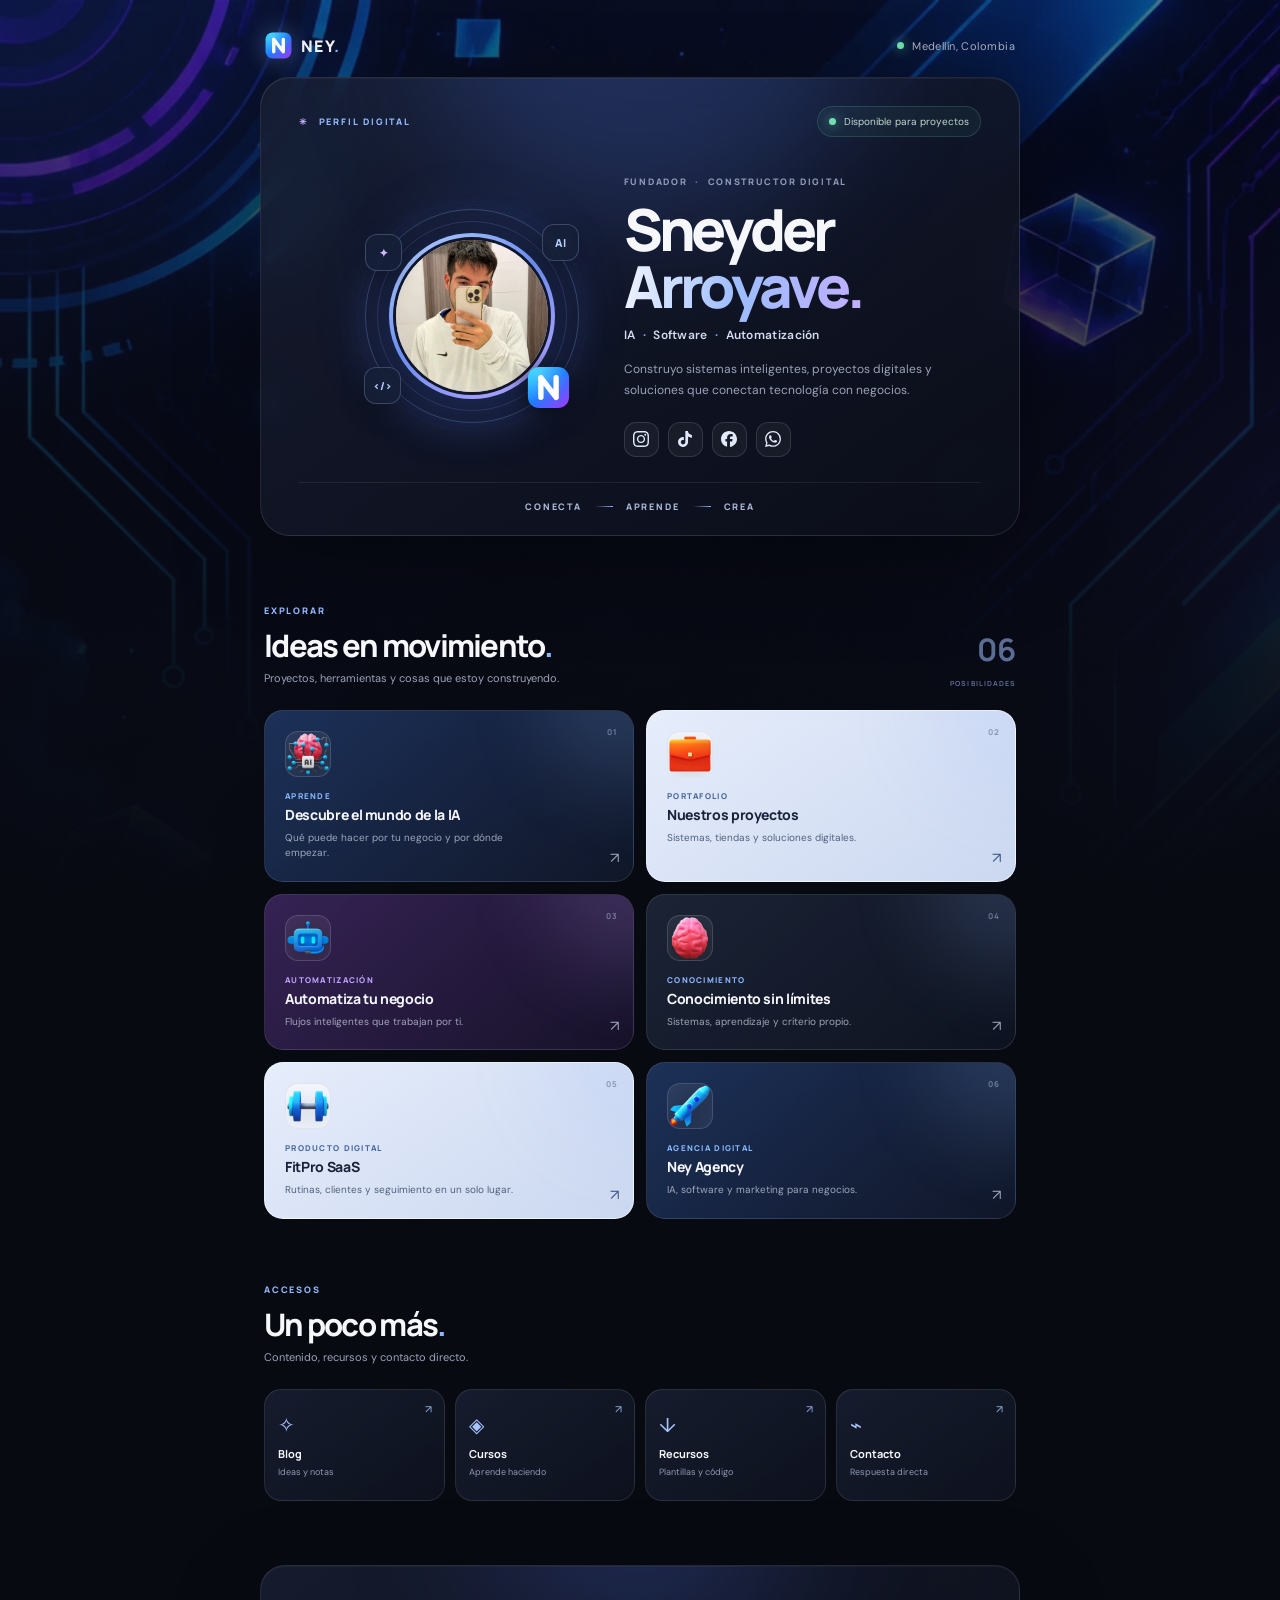
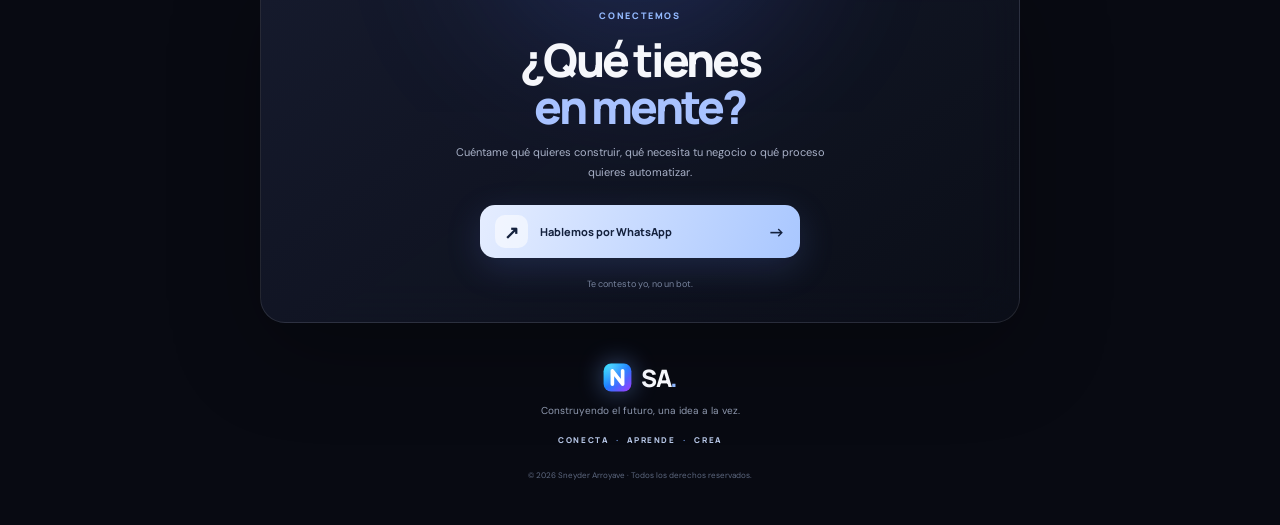
==== commit d2a779c9: "feat(bio): favicon del logo, iconos de redes, figuras 3D en Explorar, OG para WhatsApp y fondo neón " ====
--- a/index.html
+++ b/index.html
@@ -7,14 +7,27 @@
   <meta name="description" content="Sneyder Arroyave. IA, software y automatización. Conecta, aprende y crea.">
   <title>Sneyder Arroyave — IA, software y automatización</title>
   <link rel="canonical" href="https://sneyder.biolnk.si/">
-  <meta property="og:type" content="profile">
+  <meta property="og:type" content="website">
+  <meta property="og:site_name" content="Sneyder Arroyave">
   <meta property="og:title" content="Sneyder Arroyave — Conecta · Aprende · Crea">
   <meta property="og:description" content="IA, software y automatización. Ney Agency · FitPro SaaS · Proyectos.">
-  <meta property="og:image" content="https://sneyder.biolnk.si/og.png">
+  <meta property="og:image" content="https://sneyder.biolnk.si/og-ney.jpg">
+  <meta property="og:image:secure_url" content="https://sneyder.biolnk.si/og-ney.jpg">
+  <meta property="og:image:type" content="image/jpeg">
+  <meta property="og:image:width" content="1200">
+  <meta property="og:image:height" content="630">
+  <meta property="og:image:alt" content="Sneyder Arroyave — IA, software y automatización">
   <meta property="og:url" content="https://sneyder.biolnk.si/">
   <meta property="og:locale" content="es_CO">
   <meta name="twitter:card" content="summary_large_image">
-  <link rel="icon" href="favicon.svg" type="image/svg+xml">
+  <meta name="twitter:title" content="Sneyder Arroyave — Conecta · Aprende · Crea">
+  <meta name="twitter:description" content="IA, software y automatización. Ney Agency · FitPro SaaS · Proyectos.">
+  <meta name="twitter:image" content="https://sneyder.biolnk.si/og-ney.jpg">
+  <link rel="icon" href="favicon.ico" sizes="32x32">
+  <link rel="icon" type="image/png" sizes="32x32" href="assets/brand/favicon-32.png">
+  <link rel="icon" type="image/png" sizes="16x16" href="assets/brand/favicon-16.png">
+  <link rel="icon" type="image/png" sizes="192x192" href="assets/brand/favicon-192.png">
+  <link rel="apple-touch-icon" sizes="180x180" href="apple-touch-icon.png">
   <link rel="preload" as="image" href="assets/avatar-ney.webp">
   <link rel="stylesheet" href="styles.css">
   <link rel="preconnect" href="https://fonts.googleapis.com">
@@ -24,6 +37,7 @@
 </head>
 <body>
   <div class="ambient" aria-hidden="true">
+    <div class="ambient__neon"></div>
     <div class="ambient__glow ambient__glow--one"></div>
     <div class="ambient__glow ambient__glow--two"></div>
     <div class="ambient__grid"></div>
@@ -63,24 +77,23 @@
           <p class="hero__specialty">IA <b>·</b> Software <b>·</b> Automatización</p>
           <p class="hero__description">Construyo sistemas inteligentes, proyectos digitales y soluciones que conectan tecnología con negocios.</p>
           <nav class="socials" aria-label="Redes sociales">
-            <a href="https://www.instagram.com/sneyder_skr/" target="_blank" rel="noopener noreferrer" aria-label="Instagram">ig</a>
-            <a href="https://www.tiktok.com/@neycreator404" target="_blank" rel="noopener noreferrer" aria-label="TikTok">tk</a>
-            <a href="https://www.facebook.com/sneyder.arroyave.5" target="_blank" rel="noopener noreferrer" aria-label="Facebook">f</a>
-            <a href="#contacto" aria-label="Contacto">@</a>
+            <a href="https://www.instagram.com/sneyder_skr/" target="_blank" rel="noopener noreferrer" aria-label="Instagram" title="Instagram"><svg viewBox="0 0 24 24" aria-hidden="true"><path d="M7.0301.084c-1.2768.0602-2.1487.264-2.911.5634-.7888.3075-1.4575.72-2.1228 1.3877-.6652.6677-1.075 1.3368-1.3802 2.127-.2954.7638-.4956 1.6365-.552 2.914-.0564 1.2775-.0689 1.6882-.0626 4.947.0062 3.2586.0206 3.6671.0825 4.9473.061 1.2765.264 2.1482.5635 2.9107.308.7889.72 1.4573 1.388 2.1228.6679.6655 1.3365 1.0743 2.1285 1.38.7632.295 1.6361.4961 2.9134.552 1.2773.056 1.6884.069 4.9462.0627 3.2578-.0062 3.668-.0207 4.9478-.0814 1.28-.0607 2.147-.2652 2.9098-.5633.7889-.3086 1.4578-.72 2.1228-1.3881.665-.6682 1.0745-1.3378 1.3795-2.1284.2957-.7632.4966-1.636.552-2.9124.056-1.2809.0692-1.6898.063-4.948-.0063-3.2583-.021-3.6668-.0817-4.9465-.0607-1.2797-.264-2.1487-.5633-2.9117-.3084-.7889-.72-1.4568-1.3876-2.1228C21.2982 1.33 20.628.9208 19.8378.6165 19.074.321 18.2017.1197 16.9244.0645 15.6471.0093 15.236-.005 11.977.0014 8.718.0076 8.31.0215 7.0301.0839m.1402 21.6932c-1.17-.0509-1.8053-.2453-2.2287-.408-.5606-.216-.96-.4771-1.3819-.895-.422-.4178-.6811-.8186-.9-1.378-.1644-.4234-.3624-1.058-.4171-2.228-.0595-1.2645-.072-1.6442-.079-4.848-.007-3.2037.0053-3.583.0607-4.848.05-1.169.2456-1.805.408-2.2282.216-.5613.4762-.96.895-1.3816.4188-.4217.8184-.6814 1.3783-.9003.423-.1651 1.0575-.3614 2.227-.4171 1.2655-.06 1.6447-.072 4.848-.079 3.2033-.007 3.5835.005 4.8495.0608 1.169.0508 1.8053.2445 2.228.408.5608.216.96.4754 1.3816.895.4217.4194.6816.8176.9005 1.3787.1653.4217.3617 1.056.4169 2.2263.0602 1.2655.0739 1.645.0796 4.848.0058 3.203-.0055 3.5834-.061 4.848-.051 1.17-.245 1.8055-.408 2.2294-.216.5604-.4763.96-.8954 1.3814-.419.4215-.8181.6811-1.3783.9-.4224.1649-1.0577.3617-2.2262.4174-1.2656.0595-1.6448.072-4.8493.079-3.2045.007-3.5825-.006-4.848-.0608M16.953 5.5864A1.44 1.44 0 1 0 18.39 4.144a1.44 1.44 0 0 0-1.437 1.4424M5.8385 12.012c.0067 3.4032 2.7706 6.1557 6.173 6.1493 3.4026-.0065 6.157-2.7701 6.1506-6.1733-.0065-3.4032-2.771-6.1565-6.174-6.1498-3.403.0067-6.156 2.771-6.1496 6.1738M8 12.0077a4 4 0 1 1 4.008 3.9921A3.9996 3.9996 0 0 1 8 12.0077"/></svg></a>
+            <a href="https://www.tiktok.com/@neycreator404" target="_blank" rel="noopener noreferrer" aria-label="TikTok" title="TikTok"><svg viewBox="0 0 24 24" aria-hidden="true"><path d="M12.525.02c1.31-.02 2.61-.01 3.91-.02.08 1.53.63 3.09 1.75 4.17 1.12 1.11 2.7 1.62 4.24 1.79v4.03c-1.44-.05-2.89-.35-4.2-.97-.57-.26-1.1-.59-1.62-.93-.01 2.92.01 5.84-.02 8.75-.08 1.4-.54 2.79-1.35 3.94-1.31 1.92-3.58 3.17-5.91 3.21-1.43.08-2.86-.31-4.08-1.03-2.02-1.19-3.44-3.37-3.65-5.71-.02-.5-.03-1-.01-1.49.18-1.9 1.12-3.72 2.58-4.96 1.66-1.44 3.98-2.13 6.15-1.72.02 1.48-.04 2.96-.04 4.44-.99-.32-2.15-.23-3.02.37-.63.41-1.11 1.04-1.36 1.75-.21.51-.15 1.07-.14 1.61.24 1.64 1.82 3.02 3.5 2.87 1.12-.01 2.19-.66 2.77-1.61.19-.33.4-.67.41-1.06.1-1.79.06-3.57.07-5.36.01-4.03-.01-8.05.02-12.07z"/></svg></a>
+            <a href="https://www.facebook.com/sneyder.arroyave.5" target="_blank" rel="noopener noreferrer" aria-label="Facebook" title="Facebook"><svg viewBox="0 0 24 24" aria-hidden="true"><path d="M9.101 23.691v-7.98H6.627v-3.667h2.474v-1.58c0-4.085 1.848-5.978 5.858-5.978.401 0 .955.042 1.468.103a8.68 8.68 0 0 1 1.141.195v3.325a8.623 8.623 0 0 0-.653-.036 26.805 26.805 0 0 0-.733-.009c-.707 0-1.259.096-1.675.309a1.686 1.686 0 0 0-.679.622c-.258.42-.374.995-.374 1.752v1.297h3.919l-.386 2.103-.287 1.564h-3.246v8.245C19.396 23.238 24 18.179 24 12.044c0-6.627-5.373-12-12-12s-12 5.373-12 12c0 5.628 3.874 10.35 9.101 11.647Z"/></svg></a>
+            <a href="https://wa.me/573228084525?text=Hola%20Sneyder%2C%20te%20escribo%20desde%20tu%20bio%20link." target="_blank" rel="noopener noreferrer" aria-label="WhatsApp" title="WhatsApp"><svg viewBox="0 0 24 24" aria-hidden="true"><path d="M17.472 14.382c-.297-.149-1.758-.867-2.03-.967-.273-.099-.471-.148-.67.15-.197.297-.767.966-.94 1.164-.173.199-.347.223-.644.075-.297-.15-1.255-.463-2.39-1.475-.883-.788-1.48-1.761-1.653-2.059-.173-.297-.018-.458.13-.606.134-.133.298-.347.446-.52.149-.174.198-.298.298-.497.099-.198.05-.371-.025-.52-.075-.149-.669-1.612-.916-2.207-.242-.579-.487-.5-.669-.51-.173-.008-.371-.01-.57-.01-.198 0-.52.074-.792.372-.272.297-1.04 1.016-1.04 2.479 0 1.462 1.065 2.875 1.213 3.074.149.198 2.096 3.2 5.077 4.487.709.306 1.262.489 1.694.625.712.227 1.36.195 1.871.118.571-.085 1.758-.719 2.006-1.413.248-.694.248-1.289.173-1.413-.074-.124-.272-.198-.57-.347m-5.421 7.403h-.004a9.87 9.87 0 01-5.031-1.378l-.361-.214-3.741.982.998-3.648-.235-.374a9.86 9.86 0 01-1.51-5.26c.001-5.45 4.436-9.884 9.888-9.884 2.64 0 5.122 1.03 6.988 2.898a9.825 9.825 0 012.893 6.994c-.003 5.45-4.437 9.884-9.885 9.884m8.413-18.297A11.815 11.815 0 0012.05 0C5.495 0 .16 5.335.157 11.892c0 2.096.547 4.142 1.588 5.945L.057 24l6.305-1.654a11.882 11.882 0 005.683 1.448h.005c6.554 0 11.89-5.335 11.893-11.893a11.821 11.821 0 00-3.48-8.413Z"/></svg></a>
           </nav>
         </div>
       </div>
 
       <div class="hero__bottom reveal">
         <span>CONECTA</span><i></i><span>APRENDE</span><i></i><span>CREA</span>
-        <span class="hero__index"> </span>
       </div>
     </section>
 
     <section class="section" id="explorar">
       <div class="section-heading reveal">
         <div>
-          <span class="section-kicker"> EXPLORAR</span>
+          <span class="section-kicker">EXPLORAR</span>
           <h2>Ideas en movimiento<span>.</span></h2>
           <p>Proyectos, herramientas y cosas que estoy construyendo.</p>
         </div>
@@ -90,37 +103,37 @@
       <div class="projects">
         <a href="https://wa.me/573228084525?text=Hola%20Sneyder%2C%20quiero%20entender%20c%C3%B3mo%20usar%20IA%20en%20mi%20negocio." class="project project--blue reveal" target="_blank" rel="noopener noreferrer">
           <span class="project__number">01</span>
-          <span class="project__icon"><a href="https://www.flaticon.com/free-icons/artificial-intelligence" title="artificial intelligence icons">Artificial intelligence icons created by juicy_fish - Flaticon</a></span>
+          <span class="project__icon"><img src="assets/3d/ia.webp" alt="" width="44" height="44" loading="lazy" decoding="async"></span>
           <span class="project__content"><small>APRENDE</small><strong>Descubre el mundo de la IA</strong><em>Qué puede hacer por tu negocio y por dónde empezar.</em></span>
           <span class="project__arrow">↗</span>
         </a>
         <a href="https://github.com/N3KOSAURIO" class="project project--light reveal" target="_blank" rel="noopener noreferrer">
           <span class="project__number">02</span>
-          <span class="project__icon"><a href="https://www.flaticon.com/free-icons/chatbot" title="chatbot icons">Chatbot icons created by tulpahn - Flaticon</a></span>
+          <span class="project__icon"><img src="assets/3d/portafolio.webp" alt="" width="44" height="44" loading="lazy" decoding="async"></span>
           <span class="project__content"><small>PORTAFOLIO</small><strong>Nuestros proyectos</strong><em>Sistemas, tiendas y soluciones digitales.</em></span>
           <span class="project__arrow">↗</span>
         </a>
         <a href="https://wa.me/573228084525?text=Hola%20Sneyder%2C%20quiero%20automatizar%20procesos%20de%20mi%20negocio." class="project project--violet reveal" target="_blank" rel="noopener noreferrer">
           <span class="project__number">03</span>
-          <span class="project__icon"><a href="https://www.flaticon.com/free-icons/chatbot" title="chatbot icons">Chatbot icons created by edt.im - Flaticon</a></span>
+          <span class="project__icon"><img src="assets/3d/automatizacion.webp" alt="" width="44" height="44" loading="lazy" decoding="async"></span>
           <span class="project__content"><small>AUTOMATIZACIÓN</small><strong>Automatiza tu negocio</strong><em>Flujos inteligentes que trabajan por ti.</em></span>
           <span class="project__arrow">↗</span>
         </a>
         <a href="https://wa.me/573228084525?text=Hola%20Sneyder%2C%20me%20interesa%20tu%20contenido%20sobre%20aprendizaje%20y%20sistemas." class="project project--dark reveal" target="_blank" rel="noopener noreferrer">
           <span class="project__number">04</span>
-          <span class="project__icon"><a href="https://www.flaticon.com/free-icons/artificial-intelligence" title="artificial intelligence icons">Artificial intelligence icons created by Good Ware - Flaticon</a></span>
+          <span class="project__icon"><img src="assets/3d/conocimiento.webp" alt="" width="44" height="44" loading="lazy" decoding="async"></span>
           <span class="project__content"><small>CONOCIMIENTO</small><strong>Conocimiento sin límites</strong><em>Sistemas, aprendizaje y criterio propio.</em></span>
           <span class="project__arrow">↗</span>
         </a>
         <a href="https://wa.me/573228084525?text=Hola%20Sneyder%2C%20quiero%20saber%20del%20SaaS%20FitPro." class="project project--light reveal" target="_blank" rel="noopener noreferrer">
           <span class="project__number">05</span>
-          <span class="project__icon"><a href="https://www.flaticon.com/free-icons/workout" title="workout icons">Workout icons created by nawicon - Flaticon</a></span>
+          <span class="project__icon"><img src="assets/3d/fitpro.webp" alt="" width="44" height="44" loading="lazy" decoding="async"></span>
           <span class="project__content"><small>PRODUCTO DIGITAL</small><strong>FitPro SaaS</strong><em>Rutinas, clientes y seguimiento en un solo lugar.</em></span>
           <span class="project__arrow">↗</span>
         </a>
         <a href="https://kumo.mork.click" class="project project--blue reveal" target="_blank" rel="noopener noreferrer">
           <span class="project__number">06</span>
-          <span class="project__icon"><a href="https://www.flaticon.com/free-icons/letter-n" title="letter n icons">Letter n icons created by Md Tanvirul Haque - Flaticon</a></span>
+          <span class="project__icon"><img src="assets/3d/agencia.webp" alt="" width="44" height="44" loading="lazy" decoding="async"></span>
           <span class="project__content"><small>AGENCIA DIGITAL</small><strong>Ney Agency</strong><em>IA, software y marketing para negocios.</em></span>
           <span class="project__arrow">↗</span>
         </a>
--- a/styles.css
+++ b/styles.css
@@ -22,6 +22,8 @@
 .ambient { position: fixed; inset: 0; z-index: -1; overflow: hidden; pointer-events: none; background:
   radial-gradient(ellipse at 50% -20%, rgba(65,91,170,.22), transparent 55%),
   linear-gradient(180deg,#090c17 0%,#080a12 65%,#0b0d17 100%); }
+.ambient__neon { position: absolute; inset: 0; background: url("img/fondo-neon.webp") center top / cover no-repeat; opacity: .62; }
+.ambient::after { content: ""; position: absolute; inset: 0; background: linear-gradient(180deg, rgba(8,10,18,.18) 0%, rgba(8,10,18,.62) 42%, rgba(8,10,18,.9) 74%, #080a12 100%); }
 .ambient__glow { position: absolute; width: 38rem; aspect-ratio: 1; border-radius: 50%; filter: blur(110px); opacity: .17; }
 .ambient__glow--one { background: #356dff; top: -18rem; left: -18rem; }
 .ambient__glow--two { background: #853fff; top: 42%; right: -25rem; }
@@ -62,7 +64,12 @@
 .hero__description { max-width:310px; margin-top:16px; color:var(--muted); font-size:12px; line-height:1.8; }
 .socials { display:flex; gap:9px; margin-top:20px; }
 .socials a { display:grid; place-items:center; width:35px; height:35px; border:1px solid rgba(185,202,239,.16); border-radius:12px; background:rgba(255,255,255,.045); color:#e2e9fb; text-decoration:none; font:700 11px Manrope,sans-serif; transition:transform .3s var(--ease),background .3s,border-color .3s; }
+.socials a svg { width:16px; height:16px; display:block; fill:currentColor; }
 .socials a:hover { transform:translateY(-4px); background:rgba(119,158,255,.16); border-color:rgba(151,183,255,.45); }
+.socials a[href*="instagram"]:hover { color:#f0a6d2; border-color:rgba(240,166,210,.45); }
+.socials a[href*="tiktok"]:hover { color:#9ee7ff; border-color:rgba(158,231,255,.45); }
+.socials a[href*="facebook"]:hover { color:#a5c4ff; border-color:rgba(165,196,255,.45); }
+.socials a[href*="wa.me"]:hover, .socials a[href*="whatsapp"]:hover { color:#8ef0c0; border-color:rgba(142,240,192,.45); }
 .hero__bottom { display:flex; align-items:center; justify-content:center; gap:13px; border-top:1px solid rgba(255,255,255,.075); padding-top:17px; color:#aab9d9; font:800 9px Manrope,sans-serif; letter-spacing:.2em; }
 .hero__bottom i { width:18px; height:1px; background:linear-gradient(90deg,transparent,#8daeff); }
 .hero__index { margin-left:auto; color:#68758f; font-size:8px; letter-spacing:.12em; }
@@ -86,8 +93,10 @@
 .project--light::before { opacity:.12; }
 .project__number { position:absolute; right:15px; top:15px; color:rgba(210,222,255,.45); font:700 8px Manrope,sans-serif; letter-spacing:.1em; }
 .project--light .project__number { color:rgba(26,44,78,.4); }
-.project__icon { display:grid; place-items:center; width:34px; height:34px; margin-bottom:14px; border-radius:11px; color:var(--accent); background:rgba(255,255,255,.075); border:1px solid rgba(255,255,255,.1); font-size:18px; }
-.project--light .project__icon { background:rgba(255,255,255,.5); border-color:rgba(41,66,111,.1); }
+.project__icon { display:grid; place-items:center; width:46px; height:46px; margin-bottom:13px; border-radius:13px; color:var(--accent); background:rgba(255,255,255,.075); border:1px solid rgba(255,255,255,.12); font-size:18px; overflow:hidden; }
+.project__icon img { width:100%; height:100%; object-fit:contain; display:block; filter:drop-shadow(0 6px 12px rgba(0,0,0,.35)); }
+.project--light .project__icon { background:rgba(255,255,255,.62); border-color:rgba(41,66,111,.1); }
+.project--light .project__icon img { filter:drop-shadow(0 6px 10px rgba(31,58,102,.18)); }
 .project__content { display:flex; flex-direction:column; gap:5px; padding-right:9px; }
 .project__content small { color:var(--accent); font:800 8px Manrope,sans-serif; letter-spacing:.16em; }
 .project--light .project__content small { color:#49689f; }
